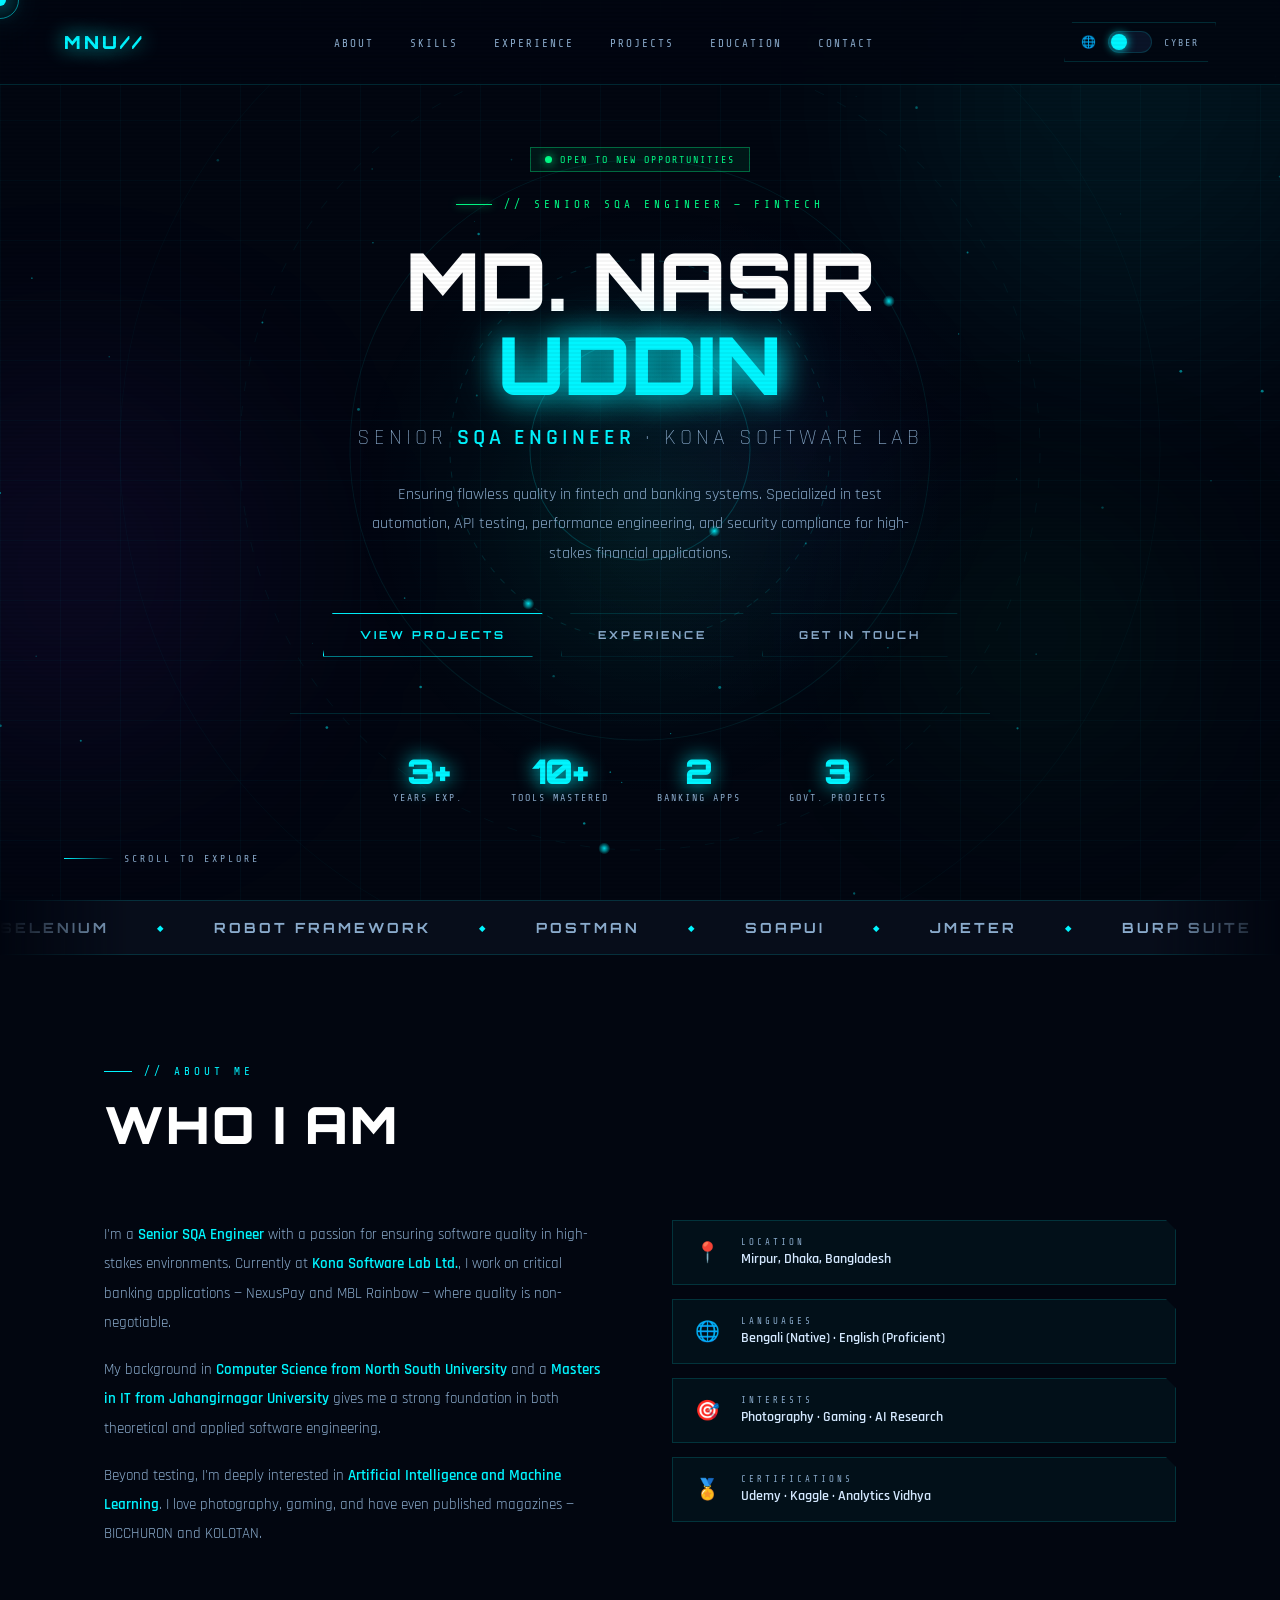
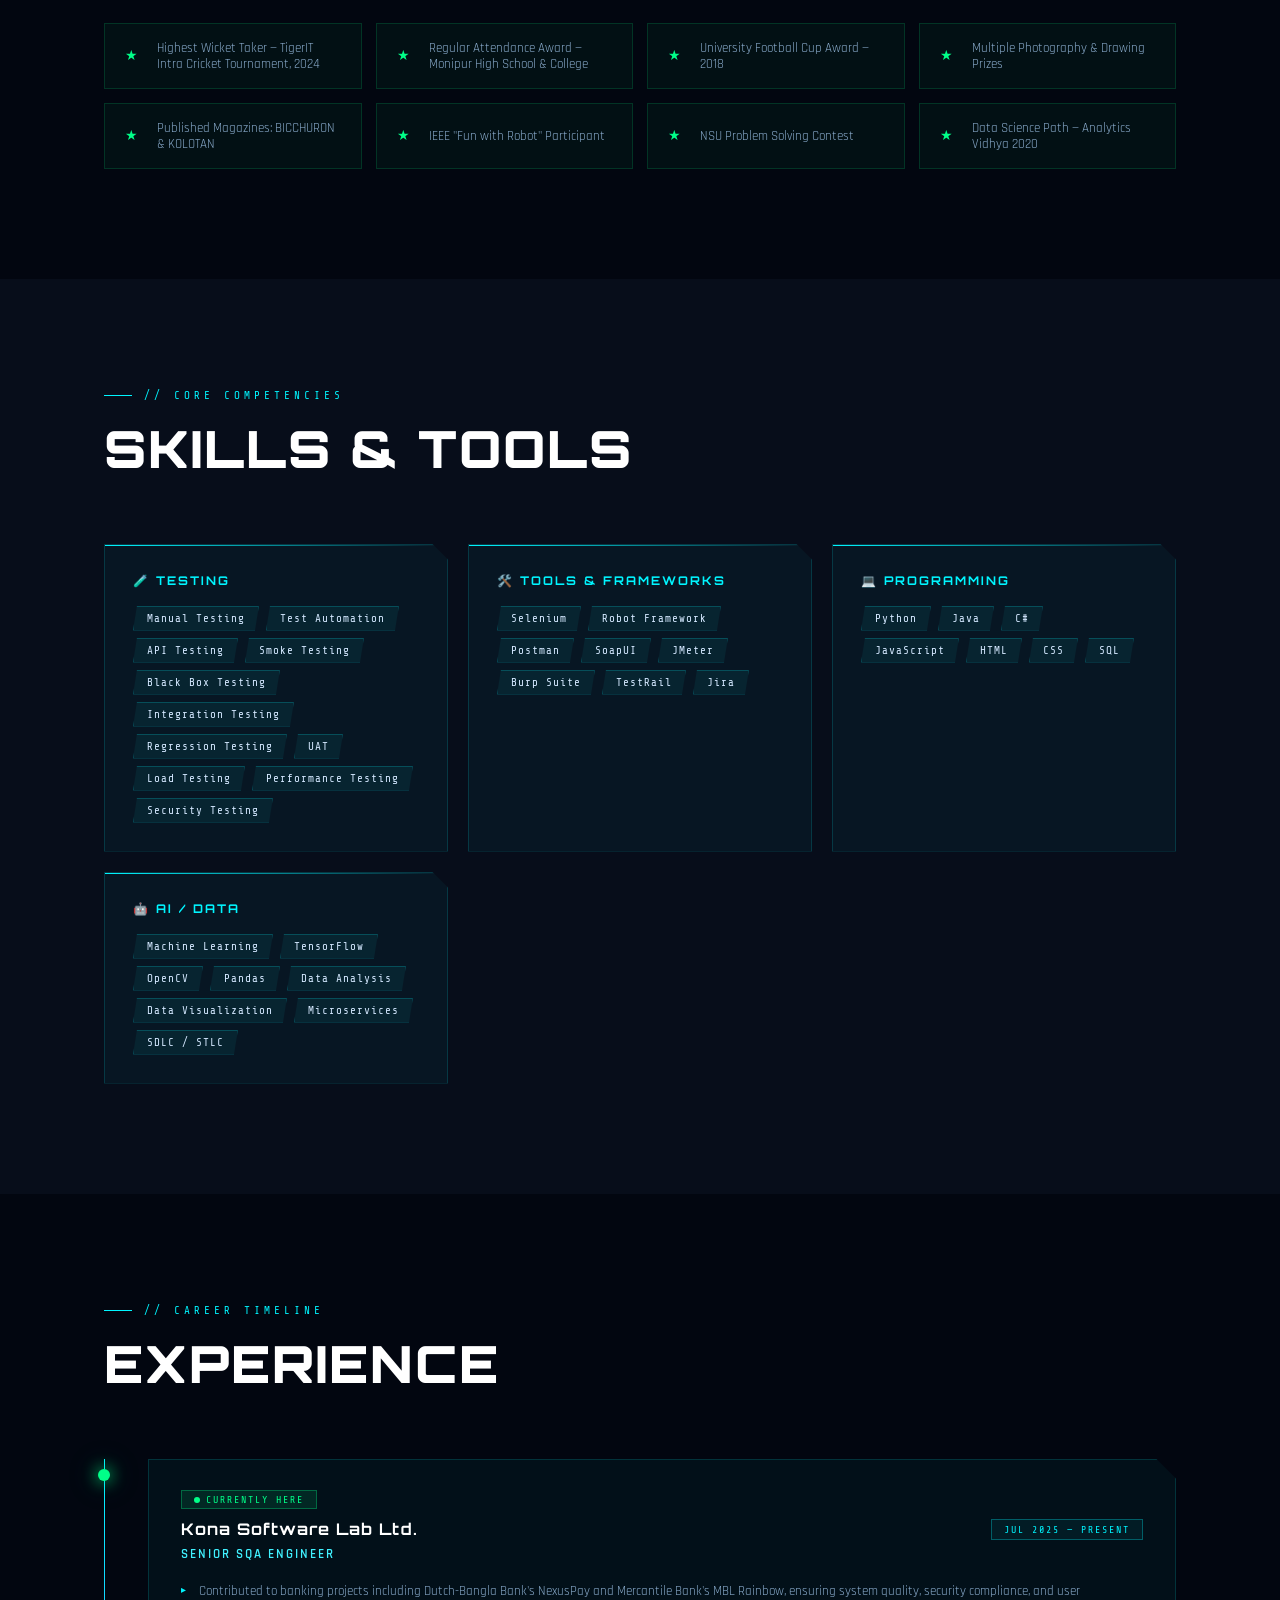
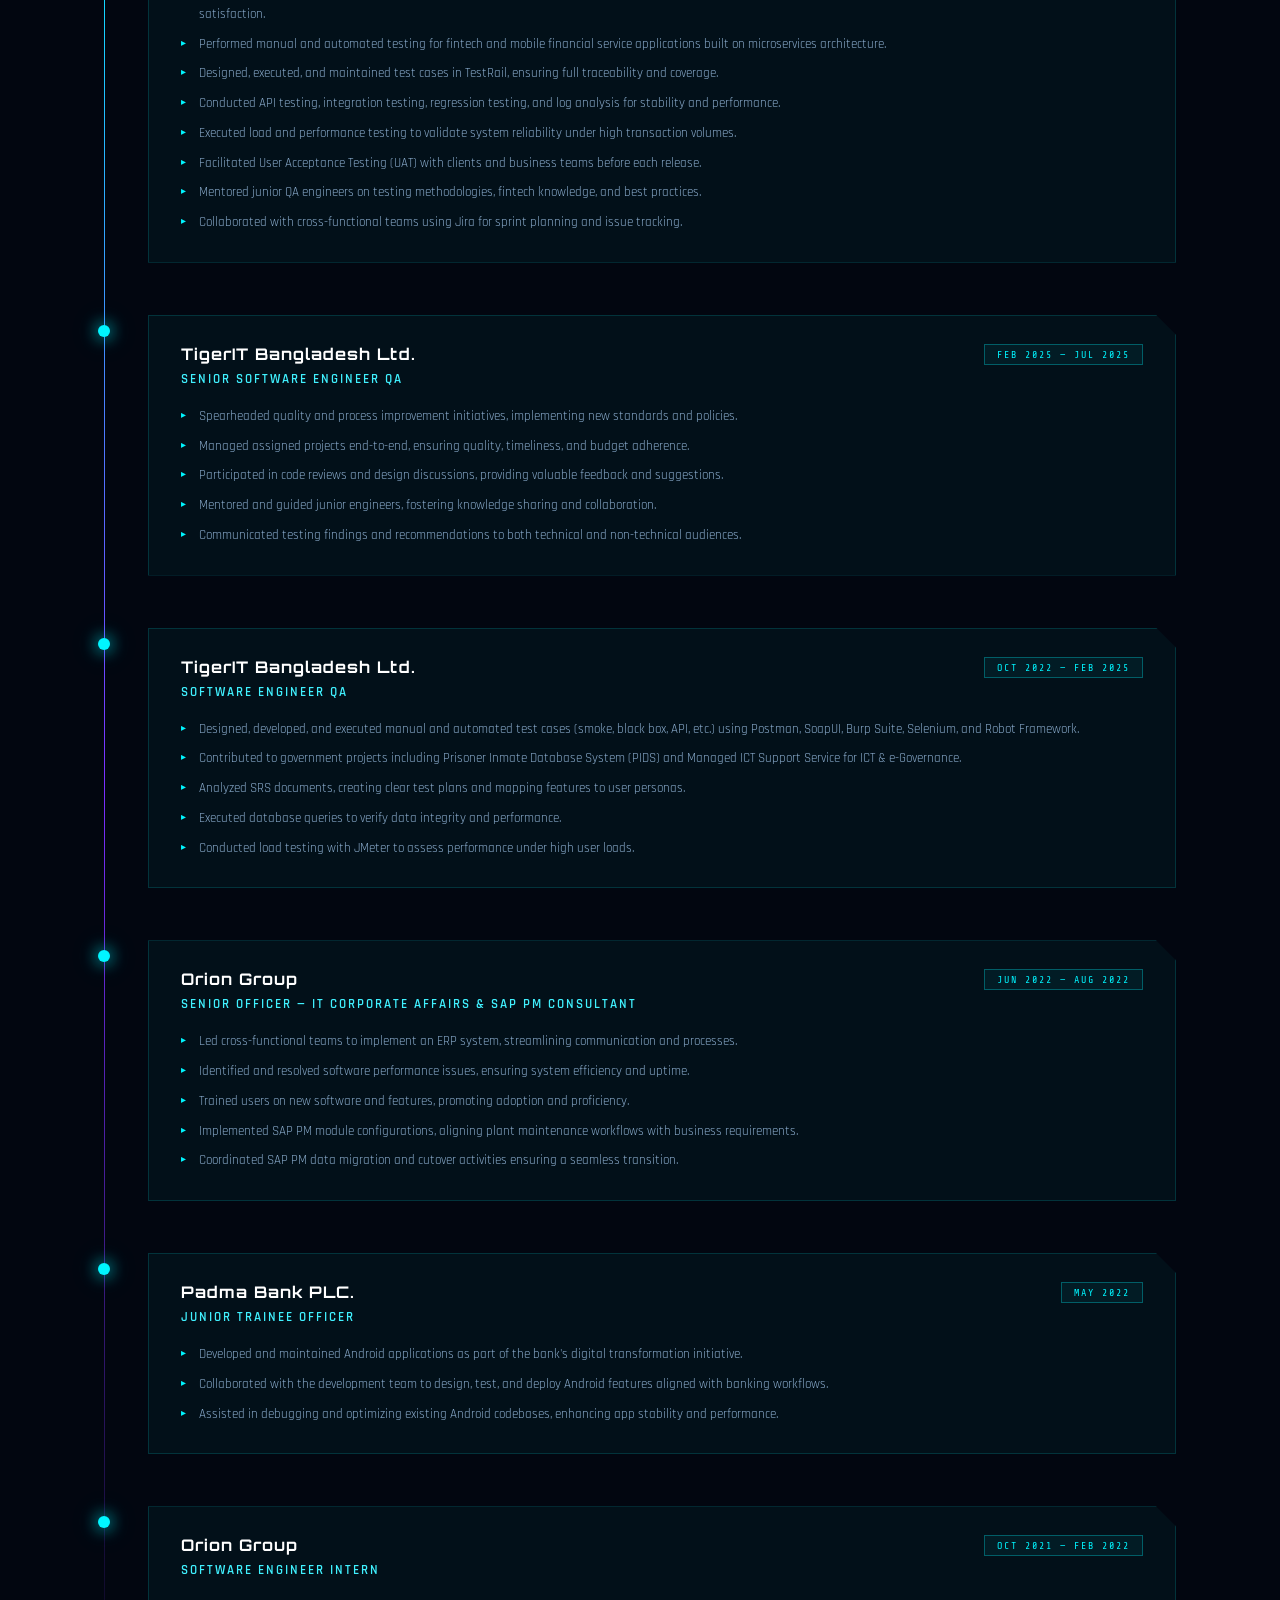
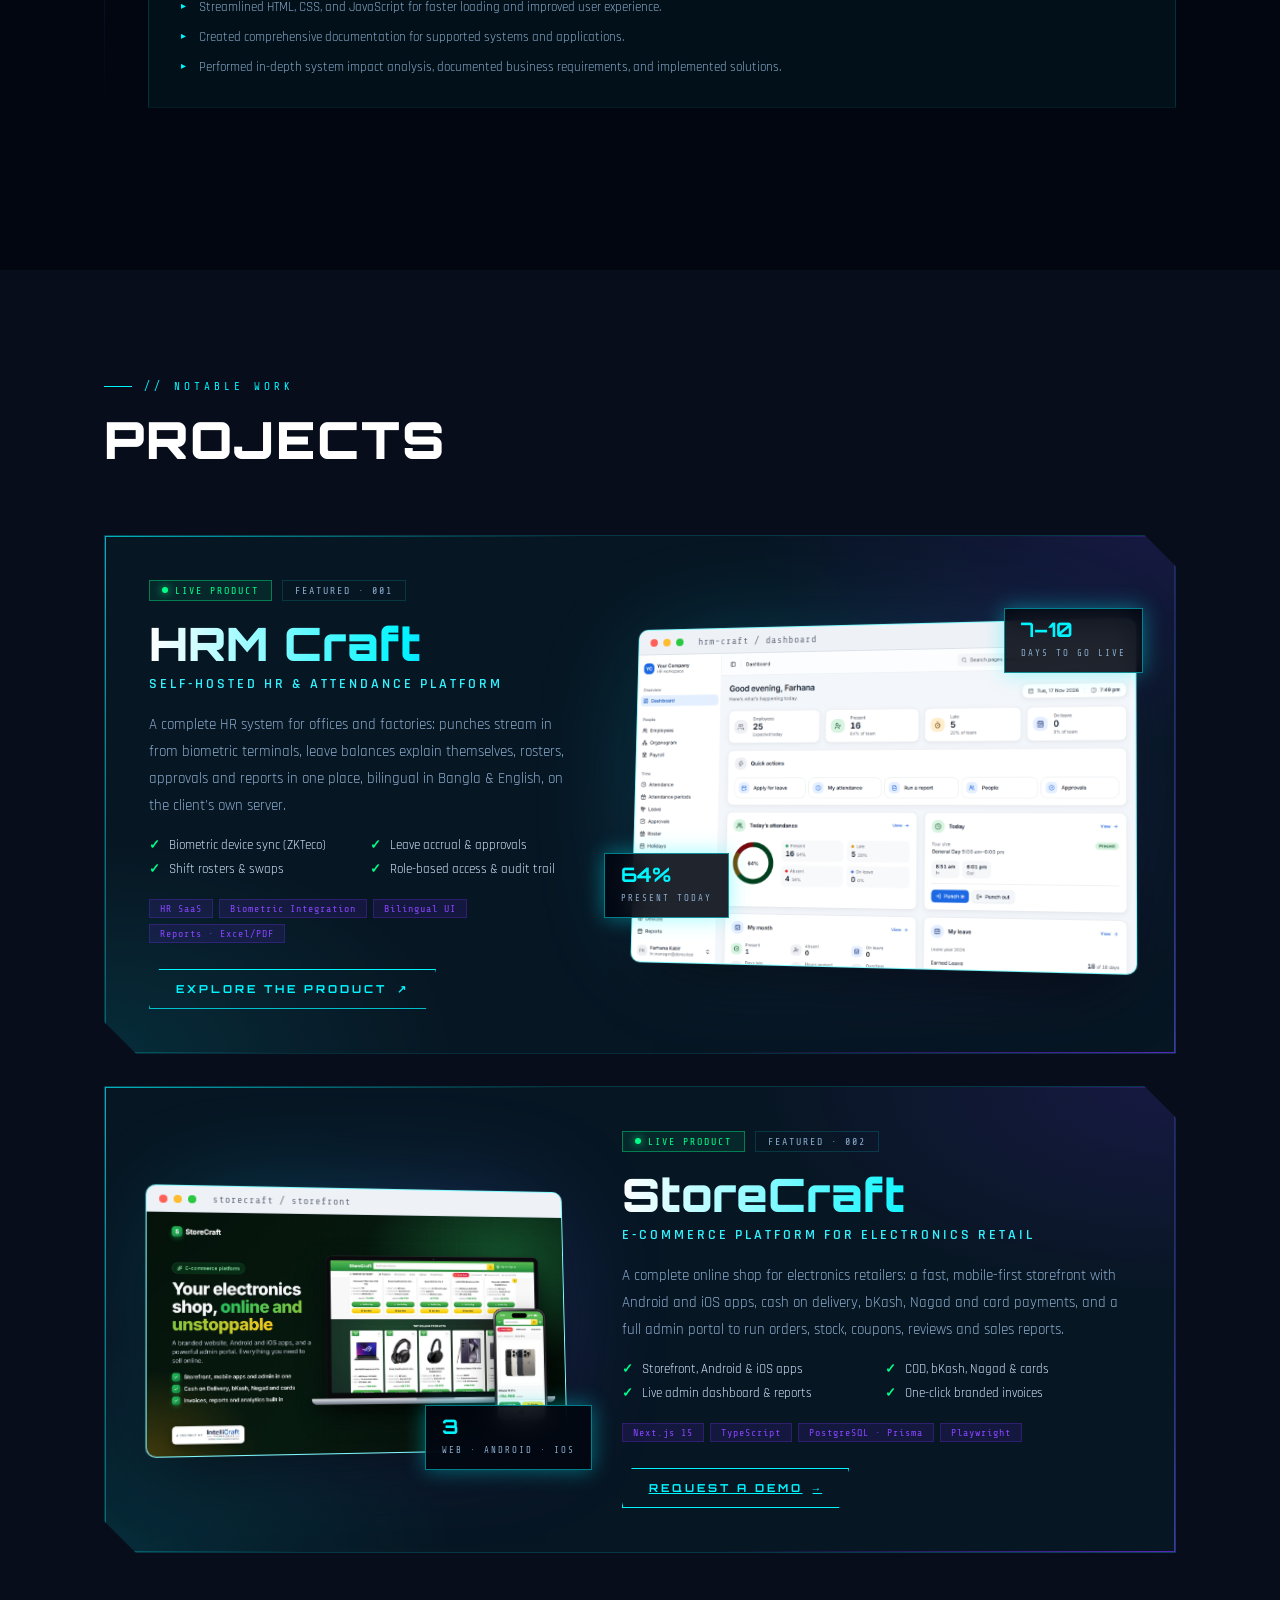
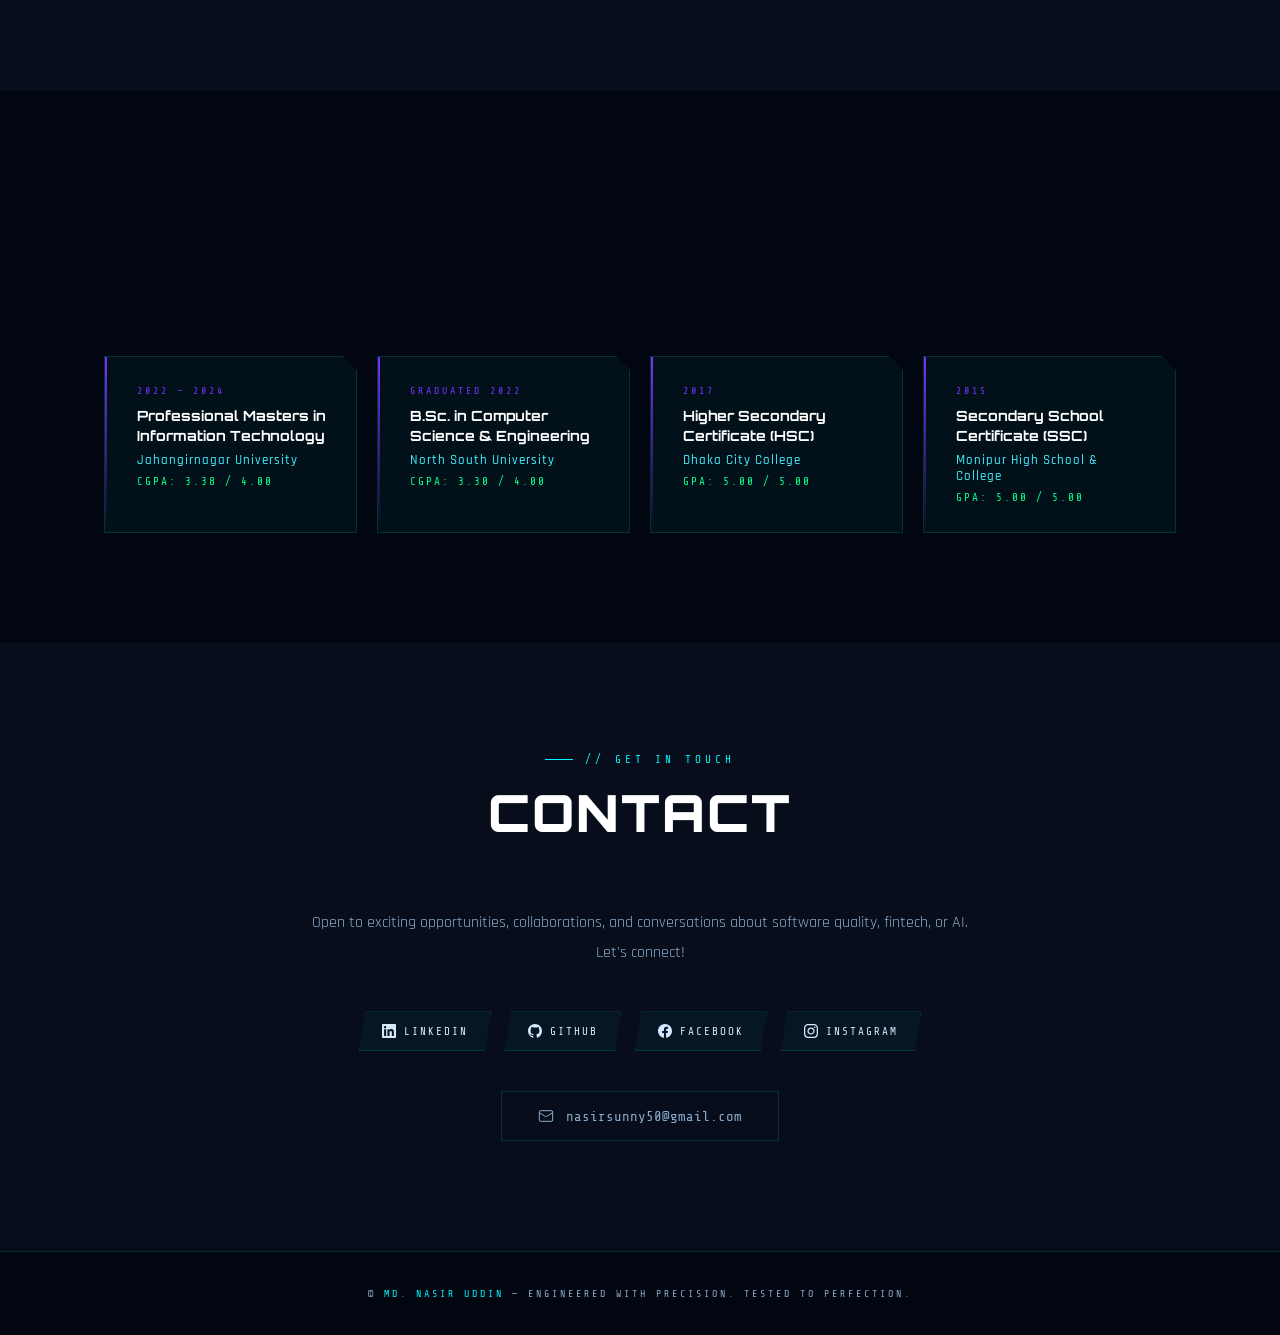
==== index.html @ cec8c585 "Restyle HRM page away from glow-gradient look; add StoreCraft to projects - HRM page: paper backgrou" ====
<!DOCTYPE html>
<html lang="en" data-theme="cyber">
<head>
<meta charset="UTF-8">
<meta name="viewport" content="width=device-width, initial-scale=1.0">
<title>Md. Nasir Uddin — Senior SQA Engineer</title>
<meta name="description" content="Md. Nasir Uddin, Senior SQA Engineer specialising in fintech and banking quality: test automation, API, performance and security testing. Creator of HRM Craft.">
<meta property="og:title" content="Md. Nasir Uddin — Senior SQA Engineer">
<meta property="og:description" content="Quality engineering for fintech and banking systems. Test automation, API, performance and security testing.">
<meta property="og:type" content="website">
<meta property="og:image" content="hrm/shots/dashboard.png">
<meta name="theme-color" content="#020610">
<link rel="icon" href="data:image/svg+xml,%3Csvg xmlns='http://www.w3.org/2000/svg' viewBox='0 0 64 64'%3E%3Crect width='64' height='64' rx='14' fill='%23020610'/%3E%3Ctext x='32' y='42' font-family='monospace' font-size='26' font-weight='700' text-anchor='middle' fill='%2300f5ff'%3EMN%3C/text%3E%3C/svg%3E">
<link href="https://fonts.googleapis.com/css2?family=Orbitron:wght@400;600;700;900&family=Rajdhani:wght@300;400;500;600;700&family=Share+Tech+Mono&family=Playfair+Display:wght@400;700;900&family=DM+Sans:wght@300;400;500;600&display=swap" rel="stylesheet">
<style>
/* ============================================================
   THEME VARIABLES
   ============================================================ */
[data-theme="cyber"] {
  --bg:        #020610;
  --bg2:       #070d1a;
  --bg3:       #0a1428;
  --card:      rgba(0,245,255,0.04);
  --card-h:    rgba(0,245,255,0.08);
  --border:    rgba(0,245,255,0.15);
  --border-h:  rgba(0,245,255,0.5);
  --accent:    #00f5ff;
  --accent2:   #7b2fff;
  --accent3:   #00ff88;
  --text:      #d4e8ff;
  --text-dim:  #8aabcc;
  --text-head: #ffffff;
  --nav-bg:    rgba(2,6,16,0.88);
  --tag-color: #00ff88;
  --clip-tl:   polygon(16px 0%, 100% 0%, 100% 100%, 0% 100%, 0% 16px);
  --clip-tr:   polygon(0 0, calc(100% - 16px) 0, 100% 16px, 100% 100%, 0 100%);
  --clip-full: polygon(16px 0%, calc(100%-16px) 0%, 100% 16px, 100% calc(100%-16px), calc(100%-16px) 100%, 16px 100%, 0% calc(100%-16px), 0% 16px);
  --btn-clip:  polygon(10px 0%, 100% 0%, calc(100% - 10px) 100%, 0% 100%);
  --font-head: 'Orbitron', monospace;
  --font-body: 'Rajdhani', sans-serif;
  --font-mono: 'Share Tech Mono', monospace;
  --shadow:    0 0 40px rgba(0,245,255,0.08);
  --glow:      0 0 20px rgba(0,245,255,0.4);
  --orb1:      rgba(0,245,255,0.06);
  --orb2:      rgba(123,47,255,0.07);
  --orb3:      rgba(0,255,136,0.05);
  --grid-color:rgba(0,245,255,0.03);
  --cursor-c:  #00f5ff;
  --tl-line:   linear-gradient(to bottom, #00f5ff, #7b2fff, transparent);
  --tl-dot:    #00f5ff;
  --tl-dot-c:  #00ff88;
  --edu-accent:#7b2fff;
  --scan: 1;
}

[data-theme="ember"] {
  --bg:        #0d0600;
  --bg2:       #130800;
  --bg3:       #1a0d00;
  --card:      rgba(255,106,0,0.04);
  --card-h:    rgba(255,106,0,0.09);
  --border:    rgba(255,106,0,0.18);
  --border-h:  rgba(255,106,0,0.55);
  --accent:    #ff6a00;
  --accent2:   #ff2d55;
  --accent3:   #ffcc00;
  --text:      #ffe8d0;
  --text-dim:  #c4956a;
  --text-head: #fff8f0;
  --nav-bg:    rgba(13,6,0,0.90);
  --tag-color: #ffcc00;
  --clip-tl:   polygon(16px 0%, 100% 0%, 100% 100%, 0% 100%, 0% 16px);
  --clip-tr:   polygon(0 0, calc(100% - 16px) 0, 100% 16px, 100% 100%, 0 100%);
  --clip-full: polygon(16px 0%, calc(100%-16px) 0%, 100% 16px, 100% calc(100%-16px), calc(100%-16px) 100%, 16px 100%, 0% calc(100%-16px), 0% 16px);
  --btn-clip:  polygon(10px 0%, 100% 0%, calc(100% - 10px) 100%, 0% 100%);
  --font-head: 'Playfair Display', serif;
  --font-body: 'DM Sans', sans-serif;
  --font-mono: 'Share Tech Mono', monospace;
  --shadow:    0 0 40px rgba(255,106,0,0.08);
  --glow:      0 0 20px rgba(255,106,0,0.4);
  --orb1:      rgba(255,106,0,0.07);
  --orb2:      rgba(255,45,85,0.06);
  --orb3:      rgba(255,204,0,0.05);
  --grid-color:rgba(255,106,0,0.025);
  --cursor-c:  #ff6a00;
  --tl-line:   linear-gradient(to bottom, #ff6a00, #ff2d55, transparent);
  --tl-dot:    #ff6a00;
  --tl-dot-c:  #ffcc00;
  --edu-accent:#ff2d55;
  --scan: 0;
}

/* ============================================================
   RESET & BASE
   ============================================================ */
*, *::before, *::after { margin:0; padding:0; box-sizing:border-box; }
html { scroll-behavior: smooth; }

body {
  background: var(--bg);
  color: var(--text);
  font-family: var(--font-body);
  overflow-x: hidden;
  cursor: none;
  transition: background 0.6s ease, color 0.6s ease;
}

/* Grid background */
body::before {
  content:'';
  position:fixed; inset:0;
  background-image:
    linear-gradient(var(--grid-color) 1px, transparent 1px),
    linear-gradient(90deg, var(--grid-color) 1px, transparent 1px);
  background-size: 60px 60px;
  pointer-events:none; z-index:0;
  transition: background-image 0.6s;
}

/* Scanlines - cyber only */
body::after {
  content:'';
  position:fixed; inset:0;
  background: repeating-linear-gradient(0deg, transparent, transparent 2px, rgba(0,0,0,0.04) 2px, rgba(0,0,0,0.04) 4px);
  pointer-events:none; z-index:9000;
  opacity: var(--scan);
  transition: opacity 0.6s;
}

/* ============================================================
   CUSTOM CURSOR
   ============================================================ */
.cursor {
  width:12px; height:12px;
  background: var(--accent);
  border-radius:50%;
  position:fixed; top:0; left:0;
  pointer-events:none; z-index:9999;
  transform:translate(-50%,-50%);
  transition: width .2s, height .2s, background .6s;
  box-shadow: 0 0 20px var(--accent), 0 0 40px var(--accent);
}
.cursor-ring {
  width:38px; height:38px;
  border:1px solid color-mix(in srgb, var(--accent) 50%, transparent);
  border-radius:50%;
  position:fixed; top:0; left:0;
  pointer-events:none; z-index:9998;
  transform:translate(-50%,-50%);
  transition: width .3s, height .3s, border-color .6s;
}

/* ============================================================
   ORB BACKGROUNDS
   ============================================================ */
.orb { position:fixed; border-radius:50%; filter:blur(100px); pointer-events:none; z-index:0; }
.orb1 { width:500px;height:500px; background:var(--orb1); top:-150px; right:-100px; animation:orbF 9s ease-in-out infinite; }
.orb2 { width:400px;height:400px; background:var(--orb2); bottom:15%; left:-130px; animation:orbF 11s ease-in-out infinite -4s; }
.orb3 { width:280px;height:280px; background:var(--orb3); top:55%; right:8%; animation:orbF 7s ease-in-out infinite -2s; }
@keyframes orbF { 0%,100%{transform:translateY(0) scale(1)} 50%{transform:translateY(-40px) scale(1.06)} }

/* ============================================================
   THEME TOGGLE
   ============================================================ */
.theme-toggle {
  display:flex; align-items:center; gap:12px;
  background: transparent;
  border:1px solid var(--border);
  padding:8px 16px;
  cursor:none;
  transition: all .3s;
  clip-path: polygon(8px 0,100% 0,calc(100% - 8px) 100%,0 100%);
}
.theme-toggle:hover { border-color:var(--border-h); box-shadow:var(--glow); }

.toggle-label {
  font-family: var(--font-mono);
  font-size:10px; letter-spacing:2px;
  color:var(--text-dim); text-transform:uppercase;
  transition: color .3s;
  white-space: nowrap;
}
.theme-toggle:hover .toggle-label { color:var(--accent); }

.toggle-track {
  width:44px; height:22px;
  background: var(--bg3);
  border:1px solid var(--border);
  border-radius:11px;
  position:relative;
  transition: background .4s;
}
.toggle-thumb {
  width:16px; height:16px;
  border-radius:50%;
  background: var(--accent);
  position:absolute; top:2px; left:2px;
  transition: transform .4s cubic-bezier(.34,1.56,.64,1), background .6s;
  box-shadow: 0 0 10px var(--accent);
}
[data-theme="ember"] .toggle-thumb { transform:translateX(22px); }

.toggle-icons { display:flex; gap:4px; font-size:12px; }

/* ============================================================
   NAV
   ============================================================ */
nav {
  position:fixed; top:0; left:0; right:0; z-index:1000;
  padding:22px 64px;
  display:flex; justify-content:space-between; align-items:center;
  background: var(--nav-bg);
  backdrop-filter:blur(24px);
  border-bottom:1px solid var(--border);
  transition: background .6s, border-color .6s;
}
.nav-logo {
  font-family: var(--font-head);
  font-size:18px; font-weight:900;
  color:var(--accent); letter-spacing:3px;
  text-shadow: 0 0 20px var(--accent);
  transition: all .6s;
}
.nav-links { display:flex; gap:36px; list-style:none; }
.nav-links a {
  font-family: var(--font-mono);
  font-size:11px; color:var(--text-dim);
  text-decoration:none; letter-spacing:2px;
  text-transform:uppercase; transition:color .3s;
  position:relative;
}
.nav-links a::after {
  content:''; position:absolute;
  bottom:-4px; left:0; width:0; height:1px;
  background:var(--accent); transition:width .3s;
}
.nav-links a:hover { color:var(--accent); }
.nav-links a:hover::after { width:100%; }

/* ============================================================
   SECTION BASE
   ============================================================ */
section { position:relative; z-index:1; }
.section-wrap { padding:110px 64px; max-width:1200px; margin:0 auto; }
.section-header { margin-bottom:64px; }
.section-tag {
  font-family:var(--font-mono); font-size:11px;
  color:var(--accent); letter-spacing:4px;
  text-transform:uppercase; margin-bottom:14px;
  display:flex; align-items:center; gap:12px;
}
.section-tag::before { content:''; width:28px; height:1px; background:var(--accent); }
.section-title {
  font-family:var(--font-head);
  font-size:clamp(28px,4vw,52px); font-weight:900;
  color:var(--text-head); letter-spacing:2px;
  transition: font-family .6s;
}

/* ============================================================
   HERO
   ============================================================ */
#hero {
  min-height:100vh; display:flex; align-items:center; justify-content:center;
  padding:130px 64px 80px; overflow:hidden;
}
.hero-left { max-width:700px; width:100%; margin:0 auto; text-align:center; position:relative; z-index:2; }

.hero-tag {
  font-family:var(--font-mono); font-size:11px;
  color:var(--tag-color); letter-spacing:4px;
  text-transform:uppercase; margin-bottom:28px;
  display:flex; align-items:center; justify-content:center; gap:12px;
  opacity:0; animation:fadeUp .8s .2s forwards;
}
.hero-tag::before { content:''; width:36px; height:1px; background:var(--tag-color); box-shadow:0 0 8px var(--tag-color); }

.hero-name {
  font-family:var(--font-head);
  font-size:clamp(40px,6.5vw,80px); font-weight:900;
  line-height:1.04; color:var(--text-head);
  opacity:0; animation:fadeUp .8s .4s forwards;
  transition: font-family .6s;
}
.hero-name .accent { color:var(--accent); text-shadow:0 0 30px var(--accent), 0 0 60px color-mix(in srgb,var(--accent) 40%,transparent); }

.hero-role {
  margin-top:18px;
  font-family:var(--font-body);
  font-size:clamp(15px,2vw,22px); font-weight:300;
  color:var(--text-dim); letter-spacing:4px;
  text-transform:uppercase;
  opacity:0; animation:fadeUp .8s .6s forwards;
}
.hero-role strong { color:var(--accent); font-weight:600; }

.hero-desc {
  margin-top:28px; font-size:16px; line-height:1.85;
  color:var(--text-dim); max-width:560px;
  margin-left:auto; margin-right:auto;
  opacity:0; animation:fadeUp .8s .8s forwards;
}

.hero-btns {
  margin-top:44px; display:flex; gap:18px; flex-wrap:wrap;
  justify-content:center;
  opacity:0; animation:fadeUp .8s 1s forwards;
}
.btn-p {
  padding:14px 36px; background:transparent;
  border:1px solid var(--accent); color:var(--accent);
  font-family:var(--font-head); font-size:11px; font-weight:700;
  letter-spacing:3px; text-transform:uppercase; text-decoration:none;
  position:relative; overflow:hidden; cursor:none;
  clip-path:var(--btn-clip); transition:color .3s;
}
.btn-p::before {
  content:''; position:absolute; inset:0;
  background:var(--accent); transform:translateX(-101%);
  transition:transform .3s; z-index:-1;
}
.btn-p:hover { color:var(--bg); }
.btn-p:hover::before { transform:translateX(0); }
.btn-s {
  padding:14px 36px; background:transparent;
  border:1px solid var(--border); color:var(--text-dim);
  font-family:var(--font-head); font-size:11px; font-weight:700;
  letter-spacing:3px; text-transform:uppercase; text-decoration:none;
  cursor:none; clip-path:var(--btn-clip); transition:all .3s;
}
.btn-s:hover { border-color:var(--accent); color:var(--accent); }

/* Hero visual */
.hero-right { display:none; }
.hero-orb-wrap { position:relative; width:320px; height:320px; }
.hero-ring {
  position:absolute; inset:0;
  border-radius:50%; border:1px solid var(--border);
  animation:spin 22s linear infinite;
}
.hero-ring::before {
  content:''; position:absolute; top:-4px; left:50%;
  width:8px; height:8px; border-radius:50%;
  background:var(--accent); transform:translateX(-50%);
  box-shadow:0 0 16px var(--accent), 0 0 32px var(--accent);
}
.hero-ring-mid {
  position:absolute; inset:30px;
  border-radius:50%; border:1px solid rgba(255,255,255,0.05);
  animation:spin 15s linear infinite reverse;
}
.hero-ring-mid::before {
  content:''; position:absolute; bottom:-4px; left:50%;
  width:6px; height:6px; border-radius:50%;
  background:var(--accent2); transform:translateX(-50%);
  box-shadow:0 0 12px var(--accent2);
}
.hero-center {
  position:absolute; inset:0;
  display:flex; flex-direction:column;
  align-items:center; justify-content:center;
}
.hero-center-num {
  font-family:var(--font-head); font-size:72px; font-weight:900;
  color:var(--accent); text-shadow:0 0 40px var(--accent);
  line-height:1;
}
.hero-center-label {
  font-family:var(--font-mono); font-size:10px;
  color:var(--text-dim); letter-spacing:3px; text-align:center;
}

/* Hero background visual */
/* ============================================================
   HERO BACKGROUND — CANVAS ONLY
   ============================================================ */
#hero { position: relative; }

#heroCanvas {
  position:absolute; inset:0;
  width:100%; height:100%;
  pointer-events:none; z-index:0;
}

.hero-bg-visual { display:none; }

/* Stats */
.hero-stats {
  display:flex; gap:48px; margin-top:56px;
  padding-top:40px; border-top:1px solid var(--border);
  justify-content:center;
  opacity:0; animation:fadeUp .8s 1.2s forwards;
}
.stat-num {
  font-family:var(--font-head); font-size:34px; font-weight:900;
  color:var(--accent); text-shadow:0 0 20px var(--accent); line-height:1;
}
.stat-label {
  font-family:var(--font-mono); font-size:10px;
  color:var(--text-dim); letter-spacing:2px;
  text-transform:uppercase; margin-top:4px;
}

/* Scroll hint */
.scroll-hint {
  position:absolute; bottom:36px; left:64px;
  display:flex; align-items:center; gap:10px;
  font-family:var(--font-mono); font-size:10px;
  color:var(--text-dim); letter-spacing:3px;
  opacity:0; animation:fadeIn 1s 1.6s forwards;
}
.scroll-line {
  width:50px; height:1px;
  background:linear-gradient(90deg,var(--accent),transparent);
  overflow:hidden; position:relative;
}
.scroll-line::after {
  content:''; position:absolute; top:0; left:-100%;
  width:100%; height:100%; background:var(--accent);
  animation:scrollSlide 2s ease-in-out infinite;
}
@keyframes scrollSlide { 0%{left:-100%} 100%{left:100%} }

/* ============================================================
   SKILLS
   ============================================================ */
#skills { background:var(--bg2); transition:background .6s; }
.skills-grid { display:grid; grid-template-columns:repeat(auto-fit,minmax(280px,1fr)); gap:20px; }
.skill-cat {
  background:var(--card); border:1px solid var(--border);
  padding:28px; position:relative; overflow:hidden;
  clip-path:var(--clip-tr); transition:border-color .3s, transform .3s, background .3s;
}
.skill-cat:hover { border-color:var(--border-h); transform:translateY(-4px); background:var(--card-h); }
.skill-cat::before {
  content:''; position:absolute; top:0; left:0; right:0; height:1px;
  background:linear-gradient(90deg,var(--accent),transparent);
}
.skill-cat-title {
  font-family:var(--font-head); font-size:12px; font-weight:700;
  color:var(--accent); letter-spacing:2px; margin-bottom:18px;
  text-transform:uppercase; transition:font-family .6s;
}
.skill-tags { display:flex; flex-wrap:wrap; gap:7px; }
.skill-tag {
  padding:5px 13px;
  background:color-mix(in srgb,var(--accent) 6%,transparent);
  border:1px solid color-mix(in srgb,var(--accent) 20%,transparent);
  font-family:var(--font-mono); font-size:11px; color:var(--text);
  letter-spacing:1px; transition:all .3s;
  clip-path:polygon(4px 0,100% 0,calc(100% - 4px) 100%,0 100%);
}
.skill-tag:hover {
  background:color-mix(in srgb,var(--accent) 16%,transparent);
  border-color:var(--accent); color:var(--accent);
}

/* ============================================================
   EXPERIENCE TIMELINE
   ============================================================ */
#experience { background:var(--bg); transition:background .6s; }
.timeline { position:relative; padding-left:44px; }
.timeline::before {
  content:''; position:absolute; left:0; top:0; bottom:0;
  width:1px; background:var(--tl-line);
}
.tl-item {
  position:relative; margin-bottom:52px;
  opacity:0; transform:translateX(-24px);
  transition:opacity .7s, transform .7s;
}
.tl-item.vis { opacity:1; transform:translateX(0); }
.tl-dot {
  position:absolute; left:-50px; top:10px;
  width:12px; height:12px; border-radius:50%;
  background:var(--tl-dot);
  box-shadow:0 0 16px var(--tl-dot), 0 0 32px color-mix(in srgb,var(--tl-dot) 30%,transparent);
  transition:background .6s, box-shadow .6s;
}
.tl-dot.live {
  background:var(--tl-dot-c);
  box-shadow:0 0 16px var(--tl-dot-c), 0 0 32px color-mix(in srgb,var(--tl-dot-c) 40%,transparent);
  animation:pulse 2s ease-in-out infinite;
}
@keyframes pulse { 0%,100%{opacity:1} 50%{opacity:.5} }
.tl-card {
  background:var(--card); border:1px solid var(--border);
  padding:28px 32px;
  clip-path:polygon(0 0,calc(100% - 20px) 0,100% 20px,100% 100%,0 100%);
  transition:border-color .3s, background .3s;
}
.tl-card:hover { border-color:var(--border-h); background:var(--card-h); }
.tl-top { display:flex; justify-content:space-between; align-items:flex-start; flex-wrap:wrap; gap:10px; margin-bottom:6px; }
.tl-company {
  font-family:var(--font-head); font-size:16px; font-weight:700;
  color:var(--text-head); letter-spacing:1px; transition:font-family .6s;
}
.tl-period {
  font-family:var(--font-mono); font-size:10px; color:var(--accent);
  letter-spacing:2px; padding:4px 12px;
  border:1px solid color-mix(in srgb,var(--accent) 30%,transparent);
  background:color-mix(in srgb,var(--accent) 5%,transparent);
}
.tl-role {
  font-family:var(--font-body); font-size:13px; font-weight:600;
  color:color-mix(in srgb,var(--accent) 70%,var(--text));
  letter-spacing:2px; text-transform:uppercase; margin-bottom:18px;
}
.live-badge {
  display:inline-flex; align-items:center; gap:6px;
  padding:3px 12px; margin-bottom:10px;
  background:color-mix(in srgb,var(--tl-dot-c) 10%,transparent);
  border:1px solid color-mix(in srgb,var(--tl-dot-c) 30%,transparent);
  font-family:var(--font-mono); font-size:10px;
  color:var(--tl-dot-c); letter-spacing:2px;
}
.live-badge::before {
  content:''; width:6px; height:6px; border-radius:50%;
  background:var(--tl-dot-c); animation:pulse 1.5s infinite;
}
.tl-pts { list-style:none; display:flex; flex-direction:column; gap:7px; }
.tl-pts li {
  font-size:13px; color:var(--text-dim); line-height:1.75;
  padding-left:18px; position:relative;
}
.tl-pts li::before { content:'▸'; position:absolute; left:0; color:var(--accent); font-size:10px; top:2px; }

/* ============================================================
   PROJECTS
   ============================================================ */
#projects { background:var(--bg2); transition:background .6s; }
.proj-grid { display:grid; grid-template-columns:repeat(auto-fit,minmax(310px,1fr)); gap:22px; }
.proj-card {
  background:var(--card); border:1px solid var(--border);
  padding:30px; position:relative; overflow:hidden;
  clip-path:polygon(0 0,calc(100% - 24px) 0,100% 24px,100% 100%,24px 100%,0 calc(100% - 24px));
  transition:all .35s;
}
.proj-card:hover { border-color:var(--border-h); transform:translateY(-6px); box-shadow:var(--shadow); background:var(--card-h); }
.proj-card::after {
  content:''; position:absolute; top:0; right:0;
  width:24px; height:24px;
  background:var(--border); transition:background .3s;
  clip-path:polygon(0 0,100% 100%,100% 0);
}
.proj-card:hover::after { background:var(--accent); }
.proj-num { font-family:var(--font-mono); font-size:10px; color:color-mix(in srgb,var(--accent) 30%,transparent); letter-spacing:3px; margin-bottom:14px; }
.proj-name { font-family:var(--font-head); font-size:17px; font-weight:700; color:var(--text-head); margin-bottom:10px; line-height:1.3; transition:font-family .6s; }
.proj-desc { font-size:13px; color:var(--text-dim); line-height:1.75; margin-bottom:18px; }
.proj-techs { display:flex; flex-wrap:wrap; gap:6px; }
.tech-pill {
  padding:3px 10px;
  background:color-mix(in srgb,var(--accent2) 12%,transparent);
  border:1px solid color-mix(in srgb,var(--accent2) 25%,transparent);
  font-family:var(--font-mono); font-size:10px;
  color:color-mix(in srgb,var(--accent2) 90%,white); letter-spacing:1px;
}

.proj-top { display:flex; justify-content:space-between; align-items:center; margin-bottom:18px; }
.proj-top .proj-num { margin:0; }
.proj-icon {
  width:46px; height:46px; display:grid; place-items:center; font-size:22px;
  background:color-mix(in srgb,var(--accent) 8%,transparent);
  border:1px solid color-mix(in srgb,var(--accent) 25%,transparent);
  clip-path:polygon(8px 0,100% 0,100% calc(100% - 8px),calc(100% - 8px) 100%,0 100%,0 8px);
}

/* Featured project */
.proj-feature {
  display:grid; grid-template-columns:5fr 6fr; gap:48px; align-items:center;
  margin-bottom:28px; padding:44px; position:relative; overflow:hidden;
  text-decoration:none; color:inherit; cursor:none;
  background:
    radial-gradient(600px 300px at 100% 0%, color-mix(in srgb,var(--accent2) 14%,transparent), transparent 70%),
    radial-gradient(500px 300px at 0% 100%, color-mix(in srgb,var(--accent) 10%,transparent), transparent 70%),
    var(--card);
  border:1px solid var(--border);
  clip-path:polygon(0 0,calc(100% - 32px) 0,100% 32px,100% 100%,32px 100%,0 calc(100% - 32px));
  transition:border-color .35s, box-shadow .35s;
}
.proj-feature::before {
  content:''; position:absolute; inset:0; padding:1px; pointer-events:none;
  background:linear-gradient(120deg,var(--accent),transparent 35%,transparent 65%,var(--accent2));
  -webkit-mask:linear-gradient(#000 0 0) content-box, linear-gradient(#000 0 0);
  -webkit-mask-composite:xor; mask-composite:exclude; opacity:.7;
}
.proj-feature:hover { border-color:var(--border-h); box-shadow:var(--shadow); }
.pf-badges { display:flex; gap:10px; flex-wrap:wrap; margin-bottom:18px; }
.pf-badge {
  font-family:var(--font-mono); font-size:10px; letter-spacing:2px;
  padding:4px 12px; color:var(--text-dim);
  border:1px solid var(--border);
}
.pf-badge.live {
  color:var(--tl-dot-c); display:inline-flex; align-items:center; gap:7px;
  border-color:color-mix(in srgb,var(--tl-dot-c) 40%,transparent);
  background:color-mix(in srgb,var(--tl-dot-c) 8%,transparent);
}
.pf-badge.live::before { content:''; width:6px; height:6px; border-radius:50%; background:var(--tl-dot-c); box-shadow:0 0 8px var(--tl-dot-c); animation:pulse 1.5s infinite; }
.pf-name {
  font-family:var(--font-head); font-size:clamp(30px,3.6vw,46px); font-weight:900; line-height:1.05;
  background:linear-gradient(90deg,var(--text-head),var(--accent) 60%,var(--accent2));
  -webkit-background-clip:text; background-clip:text; color:transparent;
}
.pf-sub { margin-top:8px; font-size:14px; font-weight:600; letter-spacing:3px; text-transform:uppercase; color:color-mix(in srgb,var(--accent) 75%,var(--text)); }
.pf-desc { margin:18px 0; font-size:15px; line-height:1.8; color:var(--text-dim); }
.pf-points { list-style:none; display:grid; grid-template-columns:1fr 1fr; gap:8px 18px; margin-bottom:22px; }
.pf-points li { font-size:13px; color:var(--text); padding-left:20px; position:relative; }
.pf-points li::before { content:'✓'; position:absolute; left:0; color:var(--accent3); font-weight:700; }
.pf-cta {
  display:inline-flex; align-items:center; gap:10px; margin-top:26px;
  padding:12px 26px; border:1px solid var(--accent); color:var(--accent);
  font-family:var(--font-head); font-size:11px; font-weight:700; letter-spacing:3px; text-transform:uppercase;
  clip-path:var(--btn-clip); transition:background .3s,color .3s;
}
.pf-arrow { transition:transform .3s; }
.proj-feature:hover .pf-cta { background:var(--accent); color:var(--bg); }
.proj-feature:hover .pf-arrow { transform:translateX(5px); }
.pf-visual { position:relative; perspective:1200px; }
.pf-glow { position:absolute; inset:12% 8%; background:linear-gradient(135deg,var(--accent),var(--accent2)); filter:blur(60px); opacity:.35; }
.pf-frame {
  position:relative; border:1px solid var(--border-h); background:#fff;
  border-radius:10px; overflow:hidden;
  box-shadow:0 30px 60px -25px rgba(0,0,0,.7), 0 0 0 1px rgba(255,255,255,.04);
  transform:rotateY(-10deg) rotateX(4deg); transition:transform .6s cubic-bezier(.2,.7,.2,1);
}
.proj-feature:hover .pf-frame { transform:rotateY(0) rotateX(0) scale(1.02); }
.pf-bar { display:flex; align-items:center; gap:6px; height:26px; padding:0 12px; background:#eef1f6; border-bottom:1px solid #dde2ea; }
.pf-bar i { width:8px; height:8px; border-radius:50%; background:#ff5f57; }
.pf-bar i:nth-child(2){ background:#febc2e; } .pf-bar i:nth-child(3){ background:#28c840; }
.pf-bar span { margin-left:10px; font-family:var(--font-mono); font-size:10px; color:#6b7280; letter-spacing:1px; }
.pf-frame img { display:block; width:100%; height:auto; }
.pf-float {
  position:absolute; padding:10px 16px; background:var(--nav-bg); backdrop-filter:blur(12px);
  border:1px solid var(--border-h); box-shadow:var(--glow);
  animation:floatY 5s ease-in-out infinite;
}
.pf-float b { display:block; font-family:var(--font-head); font-size:20px; color:var(--accent); line-height:1.1; }
.pf-float span { font-family:var(--font-mono); font-size:9px; letter-spacing:2px; color:var(--text-dim); text-transform:uppercase; }
.pf-f1 { left:-18px; bottom:14%; }
.pf-f2 { right:-12px; top:-14px; animation-delay:-2.5s; }
@keyframes floatY { 0%,100%{transform:translateY(0)} 50%{transform:translateY(-10px)} }

.pf-rev .pf-visual { order:-1; }
.pf-rev .pf-frame { transform:rotateY(10deg) rotateX(4deg); }
.pf-rev:hover .pf-frame { transform:rotateY(0) rotateX(0) scale(1.02); }
.pf-rev .pf-f1 { left:auto; right:-18px; bottom:-18px; }
.proj-feature + .proj-feature { margin-top:32px; }
/* ============================================================
   EDUCATION
   ============================================================ */
#education { background:var(--bg); transition:background .6s; }
.edu-grid { display:grid; grid-template-columns:repeat(auto-fit,minmax(230px,1fr)); gap:20px; }
.edu-card {
  background:var(--card); border:1px solid var(--border);
  padding:28px 28px 28px 32px; position:relative; overflow:hidden;
  clip-path:polygon(0 0,calc(100% - 14px) 0,100% 14px,100% 100%,0 100%);
  transition:all .3s;
}
.edu-card:hover { border-color:color-mix(in srgb,var(--edu-accent) 50%,transparent); transform:translateY(-4px); }
.edu-card::before {
  content:''; position:absolute; top:0; left:0; bottom:0; width:2px;
  background:linear-gradient(to bottom,var(--edu-accent),transparent);
}
.edu-year { font-family:var(--font-mono); font-size:10px; color:var(--edu-accent); letter-spacing:3px; margin-bottom:10px; }
.edu-degree { font-family:var(--font-head); font-size:14px; font-weight:700; color:var(--text-head); line-height:1.4; margin-bottom:7px; transition:font-family .6s; }
.edu-school { font-size:13px; color:color-mix(in srgb,var(--accent) 70%,var(--text)); font-weight:500; letter-spacing:1px; margin-bottom:7px; }
.edu-gpa { font-family:var(--font-mono); font-size:11px; color:var(--accent3); letter-spacing:2px; }

/* ============================================================
   ABOUT
   ============================================================ */
#about { background:var(--bg); transition:background .6s; }
.about-grid { display:grid; grid-template-columns:1fr 1fr; gap:64px; align-items:start; }
.about-text p { font-size:15px; color:var(--text-dim); line-height:1.95; margin-bottom:18px; }
.about-text p span { color:var(--accent); font-weight:600; }
.about-details { display:flex; flex-direction:column; gap:14px; }
.detail-row {
  display:flex; align-items:center; gap:18px;
  padding:16px 22px; background:var(--card); border:1px solid var(--border);
  clip-path:polygon(0 0,calc(100% - 10px) 0,100% 10px,100% 100%,0 100%);
  transition:border-color .3s, background .3s;
}
.detail-row:hover { border-color:var(--border-h); background:var(--card-h); }
.detail-icon { font-size:20px; min-width:28px; }
.detail-lbl { font-family:var(--font-mono); font-size:9px; color:var(--text-dim); letter-spacing:3px; text-transform:uppercase; margin-bottom:3px; }
.detail-val { font-size:14px; font-weight:600; color:var(--text); }
.achieve-grid { margin-top:56px; display:grid; grid-template-columns:repeat(auto-fit,minmax(240px,1fr)); gap:14px; }
.achieve-item {
  padding:16px 20px; display:flex; align-items:center; gap:14px;
  background:color-mix(in srgb,var(--accent3) 4%,transparent);
  border:1px solid color-mix(in srgb,var(--accent3) 15%,transparent);
  font-size:13px; color:var(--text-dim); transition:all .3s;
}
.achieve-item:hover { border-color:var(--accent3); color:var(--text); }
.achieve-item::before { content:'★'; color:var(--accent3); font-size:14px; min-width:18px; }

/* ============================================================
   CONTACT
   ============================================================ */
#contact { background:var(--bg2); transition:background .6s; }
.contact-center { max-width:680px; margin:0 auto; text-align:center; }
.contact-center p { font-size:16px; color:var(--text-dim); line-height:1.85; margin-bottom:44px; }
.contact-links { display:flex; justify-content:center; gap:14px; flex-wrap:wrap; }
.c-link {
  display:flex; align-items:center; gap:8px;
  padding:12px 22px; background:var(--card); border:1px solid var(--border);
  color:var(--text); text-decoration:none;
  font-family:var(--font-mono); font-size:11px; letter-spacing:2px;
  cursor:none;
  clip-path:polygon(6px 0,100% 0,calc(100% - 6px) 100%,0 100%);
  transition:all .3s;
}
.c-link:hover { border-color:var(--accent); color:var(--accent); box-shadow:var(--glow); transform:translateY(-3px); }
.c-email {
  display:inline-flex; align-items:center; gap:12px;
  margin-top:40px; padding:16px 36px;
  font-family:var(--font-mono); font-size:14px;
  color:var(--text-dim); text-decoration:none;
  border:1px solid var(--border); cursor:none;
  transition:all .3s;
}
.c-email:hover { color:var(--accent); border-color:var(--accent); box-shadow:0 0 40px color-mix(in srgb,var(--accent) 10%,transparent); }

/* ============================================================
   FOOTER
   ============================================================ */
footer {
  text-align:center; padding:36px 64px;
  border-top:1px solid var(--border);
  background:var(--bg); transition:background .6s;
}
footer p { font-family:var(--font-mono); font-size:10px; color:var(--text-dim); letter-spacing:3px; text-transform:uppercase; }
footer span { color:var(--accent); }

/* ============================================================
   ANIMATIONS
   ============================================================ */
@keyframes fadeUp { from{opacity:0;transform:translateY(28px)} to{opacity:1;transform:translateY(0)} }
@keyframes fadeIn { from{opacity:0} to{opacity:1} }
@keyframes spin { from{transform:rotate(0deg)} to{transform:rotate(360deg)} }

/* ============================================================
   POLISH: progress bar, reveal, marquee, mobile menu, active nav
   ============================================================ */
.progress { position:fixed; top:0; left:0; height:2px; width:0; z-index:1001; background:linear-gradient(90deg,var(--accent),var(--accent2),var(--accent3)); box-shadow:0 0 10px var(--accent); }
.reveal { opacity:0; transform:translateY(30px); transition:opacity .8s ease, transform .8s ease, border-color .35s, box-shadow .35s, background .35s; }
.reveal.vis { opacity:1; transform:none; }
.proj-card.reveal.vis:hover { transform:translateY(-6px); }
.skill-cat.reveal.vis:hover, .edu-card.reveal.vis:hover { transform:translateY(-4px); }
.nav-links a.active { color:var(--accent); }
.nav-links a.active::after { width:100%; }
.hire {
  display:inline-flex; align-items:center; gap:8px; margin-bottom:26px;
  padding:6px 14px; font-family:var(--font-mono); font-size:10px; letter-spacing:2px;
  color:var(--tl-dot-c); border:1px solid color-mix(in srgb,var(--tl-dot-c) 35%,transparent);
  background:color-mix(in srgb,var(--tl-dot-c) 7%,transparent);
  opacity:0; animation:fadeUp .8s .1s forwards;
}
.hire::before { content:''; width:7px; height:7px; border-radius:50%; background:var(--tl-dot-c); box-shadow:0 0 10px var(--tl-dot-c); animation:pulse 1.5s infinite; }
.marquee { position:relative; z-index:1; overflow:hidden; border-top:1px solid var(--border); border-bottom:1px solid var(--border); background:var(--bg2); padding:18px 0; -webkit-mask-image:linear-gradient(90deg,transparent,#000 10%,#000 90%,transparent); mask-image:linear-gradient(90deg,transparent,#000 10%,#000 90%,transparent); }
.marquee-track { display:flex; gap:48px; width:max-content; animation:marq 38s linear infinite; }
.marquee span { font-family:var(--font-head); font-size:14px; font-weight:700; letter-spacing:3px; color:var(--text-dim); white-space:nowrap; display:flex; align-items:center; gap:48px; }
.marquee span::after { content:'◆'; font-size:8px; color:var(--accent); }
@keyframes marq { to { transform:translateX(-50%); } }
.menu-btn { display:none; background:none; border:1px solid var(--border); width:42px; height:38px; cursor:pointer; position:relative; }
.menu-btn i { position:absolute; left:11px; right:11px; height:1.5px; background:var(--accent); transition:transform .3s, opacity .3s; }
.menu-btn i:nth-child(1){ top:12px; } .menu-btn i:nth-child(2){ top:18px; } .menu-btn i:nth-child(3){ top:24px; }
.menu-open .menu-btn i:nth-child(1){ transform:translateY(6px) rotate(45deg); }
.menu-open .menu-btn i:nth-child(2){ opacity:0; }
.menu-open .menu-btn i:nth-child(3){ transform:translateY(-6px) rotate(-45deg); }
.nav-right { display:flex; align-items:center; gap:12px; }
@media (hover:none), (pointer:coarse) {
  body, .btn-p, .btn-s, .c-link, .c-email, .theme-toggle, .proj-feature { cursor:auto; }
  .cursor, .cursor-ring { display:none; }
}
@media (prefers-reduced-motion: reduce) {
  *, *::before, *::after { animation-duration:.01ms !important; animation-iteration-count:1 !important; transition-duration:.01ms !important; }
  .reveal { opacity:1; transform:none; }
}

/* ============================================================
   RESPONSIVE
   ============================================================ */
@media(max-width:960px) {
  .menu-btn { display:block; }
  .nav-links {
    display:flex !important; position:fixed; top:var(--nav-h,78px); left:0; right:0;
    flex-direction:column; gap:0; background:var(--nav-bg); backdrop-filter:blur(24px);
    border-bottom:1px solid var(--border);
    max-height:0; overflow:hidden; transition:max-height .4s ease;
  }
  .nav-links li a { display:block; padding:16px 28px; font-size:12px; border-top:1px solid var(--border); }
  .menu-open .nav-links { max-height:420px; }
  .toggle-label { display:none; }
  .proj-feature { grid-template-columns:1fr; padding:28px 22px; gap:36px; }
  .pf-points { grid-template-columns:1fr; }
  .pf-f1 { left:-6px; } .pf-f2 { right:-4px; }
  .pf-rev .pf-f1 { right:-4px; left:auto; bottom:-14px; }
  .pf-rev .pf-visual { order:0; }
  .scroll-hint { display:none; }
  nav { padding:20px 28px; }
  .nav-links { display:none; }
  #hero { flex-direction:column; padding:120px 28px 60px; gap:40px; }
  .hero-right { display:none; }
  .section-wrap { padding:80px 28px; }
  .about-grid { grid-template-columns:1fr; }
  .hero-stats { display:grid; grid-template-columns:1fr 1fr; gap:24px; }
  .hero-btns a { padding:13px 22px; }
  footer { padding:36px 28px; }
  .theme-toggle { top:16px; right:16px; padding:8px 14px; }
}
</style>
</head>
<body>

<div class="progress" id="progress"></div>

<!-- Cursor -->
<div class="cursor" id="cur"></div>
<div class="cursor-ring" id="curR"></div>

<!-- Background orbs -->
<div class="orb orb1"></div>
<div class="orb orb2"></div>
<div class="orb orb3"></div>

<nav>
  <a href="#hero" class="nav-logo" id="navLogo" style="text-decoration:none">MNU//</a>
  <ul class="nav-links">
    <li><a href="#about">About</a></li>
    <li><a href="#skills">Skills</a></li>
    <li><a href="#experience">Experience</a></li>
    <li><a href="#projects">Projects</a></li>
    <li><a href="#education">Education</a></li>
    <li><a href="#contact">Contact</a></li>
  </ul>
  <div class="nav-right">
  <!-- ===== THEME TOGGLE ===== -->
  <div class="theme-toggle" id="themeToggle" title="Switch Theme">
    <div class="toggle-icons"><span id="iconA">🌐</span></div>
    <div class="toggle-track"><div class="toggle-thumb"></div></div>
    <div class="toggle-label" id="themeLabel">CYBER</div>
  </div>
  <button class="menu-btn" id="menuBtn" aria-label="Open menu" aria-expanded="false"><i></i><i></i><i></i></button>
  </div>
</nav>

<!-- ===== HERO ===== -->
<section id="hero">
  <div class="hero-left">
    <div class="hire">OPEN TO NEW OPPORTUNITIES</div>
    <div class="hero-tag" id="heroTag">// Senior SQA Engineer — Fintech</div>
    <h1 class="hero-name">MD. NASIR<br><span class="accent">UDDIN</span></h1>
    <div class="hero-role">Senior <strong>SQA Engineer</strong> · Kona Software Lab</div>
    <p class="hero-desc">Ensuring flawless quality in fintech and banking systems. Specialized in test automation, API testing, performance engineering, and security compliance for high-stakes financial applications.</p>
    <div class="hero-btns">
      <a href="#projects" class="btn-p">View Projects</a>
      <a href="#experience" class="btn-s">Experience</a>
      <a href="#contact" class="btn-s">Get In Touch</a>
    </div>
    <div class="hero-stats">
      <div class="stat-item"><div class="stat-num">3+</div><div class="stat-label">Years Exp.</div></div>
      <div class="stat-item"><div class="stat-num">10+</div><div class="stat-label">Tools Mastered</div></div>
      <div class="stat-item"><div class="stat-num">2</div><div class="stat-label">Banking Apps</div></div>
      <div class="stat-item"><div class="stat-num">3</div><div class="stat-label">Govt. Projects</div></div>
    </div>
  </div>
  <div class="hero-right">
    <div class="hero-orb-wrap">
      <div class="hero-ring"></div>
      <div class="hero-ring-mid"></div>
      <div class="hero-center">
        <div class="hero-center-num">SQA</div>
        <div class="hero-center-label">QUALITY<br>ASSURANCE</div>
      </div>
    </div>
  </div>

  <!-- HERO BACKGROUND VISUAL -->
  <canvas id="heroCanvas"></canvas>
  <div class="hero-bg-visual">
    <div class="hbv-glow-base"></div>
    <div class="hbv-ring hbv-r5"></div>
    <div class="hbv-ring hbv-r4"></div>
    <div class="hbv-ring hbv-r3">
      <div class="hbv-dot hbv-d4"></div>
      <div class="hbv-dot hbv-d5"></div>
    </div>
    <div class="hbv-ring hbv-r2">
      <div class="hbv-dot hbv-d2"></div>
      <div class="hbv-dot hbv-d3"></div>
    </div>
    <div class="hbv-ring hbv-r1">
      <div class="hbv-dot hbv-d1"></div>
    </div>
    <div class="hbv-core">
      <div class="hbv-core-inner">
        <span class="hbv-core-text">SQA</span>
        <span class="hbv-core-sub">QUALITY ASSURANCE</span>
      </div>
      <div class="hbv-core-pulse"></div>
      <div class="hbv-core-pulse hbv-cp2"></div>
      <div class="hbv-core-pulse hbv-cp3"></div>
    </div>
    <div class="hbv-label hbv-l1">SELENIUM</div>
    <div class="hbv-label hbv-l2">POSTMAN</div>
    <div class="hbv-label hbv-l3">JMETER</div>
    <div class="hbv-label hbv-l4">TESTRAIL</div>
    <div class="hbv-label hbv-l5">PYTHON</div>
    <div class="hbv-label hbv-l6">JIRA</div>
    <div class="hbv-label hbv-l7">BURP SUITE</div>
    <div class="hbv-label hbv-l8">ROBOT FW</div>
  </div>

  <div class="scroll-hint"><div class="scroll-line"></div>SCROLL TO EXPLORE</div>
</section>

<div class="marquee" aria-hidden="true"><div class="marquee-track"><span>SELENIUM</span><span>ROBOT FRAMEWORK</span><span>POSTMAN</span><span>SOAPUI</span><span>JMETER</span><span>BURP SUITE</span><span>TESTRAIL</span><span>JIRA</span><span>PYTHON</span><span>JAVA</span><span>SQL</span><span>API TESTING</span><span>PERFORMANCE</span><span>SECURITY</span><span>SELENIUM</span><span>ROBOT FRAMEWORK</span><span>POSTMAN</span><span>SOAPUI</span><span>JMETER</span><span>BURP SUITE</span><span>TESTRAIL</span><span>JIRA</span><span>PYTHON</span><span>JAVA</span><span>SQL</span><span>API TESTING</span><span>PERFORMANCE</span><span>SECURITY</span></div></div>

<!-- ===== ABOUT ===== -->
<section id="about">
  <div class="section-wrap">
    <div class="section-header">
      <div class="section-tag">// About Me</div>
      <h2 class="section-title">WHO I AM</h2>
    </div>
    <div class="about-grid">
      <div class="about-text">
        <p>I'm a <span>Senior SQA Engineer</span> with a passion for ensuring software quality in high-stakes environments. Currently at <span>Kona Software Lab Ltd.</span>, I work on critical banking applications — NexusPay and MBL Rainbow — where quality is non-negotiable.</p>
        <p>My background in <span>Computer Science from North South University</span> and a <span>Masters in IT from Jahangirnagar University</span> gives me a strong foundation in both theoretical and applied software engineering.</p>
        <p>Beyond testing, I'm deeply interested in <span>Artificial Intelligence and Machine Learning</span>. I love photography, gaming, and have even published magazines — BICCHURON and KOLOTAN.</p>
      </div>
      <div class="about-details">
        <div class="detail-row"><div class="detail-icon">📍</div><div><div class="detail-lbl">Location</div><div class="detail-val">Mirpur, Dhaka, Bangladesh</div></div></div>
        <div class="detail-row"><div class="detail-icon">🌐</div><div><div class="detail-lbl">Languages</div><div class="detail-val">Bengali (Native) · English (Proficient)</div></div></div>
        <div class="detail-row"><div class="detail-icon">🎯</div><div><div class="detail-lbl">Interests</div><div class="detail-val">Photography · Gaming · AI Research</div></div></div>
        <div class="detail-row"><div class="detail-icon">🏅</div><div><div class="detail-lbl">Certifications</div><div class="detail-val">Udemy · Kaggle · Analytics Vidhya</div></div></div>
      </div>
    </div>
    <div class="achieve-grid">
      <div class="achieve-item">Highest Wicket Taker — TigerIT Intra Cricket Tournament, 2024</div>
      <div class="achieve-item">Regular Attendance Award — Monipur High School & College</div>
      <div class="achieve-item">University Football Cup Award — 2018</div>
      <div class="achieve-item">Multiple Photography & Drawing Prizes</div>
      <div class="achieve-item">Published Magazines: BICCHURON & KOLOTAN</div>
      <div class="achieve-item">IEEE "Fun with Robot" Participant</div>
      <div class="achieve-item">NSU Problem Solving Contest</div>
      <div class="achieve-item">Data Science Path — Analytics Vidhya 2020</div>
    </div>
  </div>
</section>

<!-- ===== SKILLS ===== -->
<section id="skills">
  <div class="section-wrap">
    <div class="section-header">
      <div class="section-tag">// Core Competencies</div>
      <h2 class="section-title">SKILLS & TOOLS</h2>
    </div>
    <div class="skills-grid">
      <div class="skill-cat">
        <div class="skill-cat-title">🧪 Testing</div>
        <div class="skill-tags">
          <span class="skill-tag">Manual Testing</span><span class="skill-tag">Test Automation</span>
          <span class="skill-tag">API Testing</span><span class="skill-tag">Smoke Testing</span>
          <span class="skill-tag">Black Box Testing</span><span class="skill-tag">Integration Testing</span>
          <span class="skill-tag">Regression Testing</span><span class="skill-tag">UAT</span>
          <span class="skill-tag">Load Testing</span><span class="skill-tag">Performance Testing</span>
          <span class="skill-tag">Security Testing</span>
        </div>
      </div>
      <div class="skill-cat">
        <div class="skill-cat-title">🛠️ Tools & Frameworks</div>
        <div class="skill-tags">
          <span class="skill-tag">Selenium</span><span class="skill-tag">Robot Framework</span>
          <span class="skill-tag">Postman</span><span class="skill-tag">SoapUI</span>
          <span class="skill-tag">JMeter</span><span class="skill-tag">Burp Suite</span>
          <span class="skill-tag">TestRail</span><span class="skill-tag">Jira</span>
        </div>
      </div>
      <div class="skill-cat">
        <div class="skill-cat-title">💻 Programming</div>
        <div class="skill-tags">
          <span class="skill-tag">Python</span><span class="skill-tag">Java</span>
          <span class="skill-tag">C#</span><span class="skill-tag">JavaScript</span>
          <span class="skill-tag">HTML</span><span class="skill-tag">CSS</span>
          <span class="skill-tag">SQL</span>
        </div>
      </div>
      <div class="skill-cat">
        <div class="skill-cat-title">🤖 AI / Data</div>
        <div class="skill-tags">
          <span class="skill-tag">Machine Learning</span><span class="skill-tag">TensorFlow</span>
          <span class="skill-tag">OpenCV</span><span class="skill-tag">Pandas</span>
          <span class="skill-tag">Data Analysis</span><span class="skill-tag">Data Visualization</span>
          <span class="skill-tag">Microservices</span><span class="skill-tag">SDLC / STLC</span>
        </div>
      </div>
    </div>
  </div>
</section>

<!-- ===== EXPERIENCE ===== -->
<section id="experience">
  <div class="section-wrap">
    <div class="section-header">
      <div class="section-tag">// Career Timeline</div>
      <h2 class="section-title">EXPERIENCE</h2>
    </div>
    <div class="timeline">

      <!-- Kona -->
      <div class="tl-item">
        <div class="tl-dot live"></div>
        <div class="tl-card">
          <div class="live-badge">CURRENTLY HERE</div>
          <div class="tl-top">
            <div class="tl-company">Kona Software Lab Ltd.</div>
            <div class="tl-period">JUL 2025 — PRESENT</div>
          </div>
          <div class="tl-role">Senior SQA Engineer</div>
          <ul class="tl-pts">
            <li>Contributed to banking projects including Dutch-Bangla Bank's NexusPay and Mercantile Bank's MBL Rainbow, ensuring system quality, security compliance, and user satisfaction.</li>
            <li>Performed manual and automated testing for fintech and mobile financial service applications built on microservices architecture.</li>
            <li>Designed, executed, and maintained test cases in TestRail, ensuring full traceability and coverage.</li>
            <li>Conducted API testing, integration testing, regression testing, and log analysis for stability and performance.</li>
            <li>Executed load and performance testing to validate system reliability under high transaction volumes.</li>
            <li>Facilitated User Acceptance Testing (UAT) with clients and business teams before each release.</li>
            <li>Mentored junior QA engineers on testing methodologies, fintech knowledge, and best practices.</li>
            <li>Collaborated with cross-functional teams using Jira for sprint planning and issue tracking.</li>
          </ul>
        </div>
      </div>

      <!-- TigerIT Senior -->
      <div class="tl-item">
        <div class="tl-dot"></div>
        <div class="tl-card">
          <div class="tl-top">
            <div class="tl-company">TigerIT Bangladesh Ltd.</div>
            <div class="tl-period">FEB 2025 — JUL 2025</div>
          </div>
          <div class="tl-role">Senior Software Engineer QA</div>
          <ul class="tl-pts">
            <li>Spearheaded quality and process improvement initiatives, implementing new standards and policies.</li>
            <li>Managed assigned projects end-to-end, ensuring quality, timeliness, and budget adherence.</li>
            <li>Participated in code reviews and design discussions, providing valuable feedback and suggestions.</li>
            <li>Mentored and guided junior engineers, fostering knowledge sharing and collaboration.</li>
            <li>Communicated testing findings and recommendations to both technical and non-technical audiences.</li>
          </ul>
        </div>
      </div>

      <!-- TigerIT SQA -->
      <div class="tl-item">
        <div class="tl-dot"></div>
        <div class="tl-card">
          <div class="tl-top">
            <div class="tl-company">TigerIT Bangladesh Ltd.</div>
            <div class="tl-period">OCT 2022 — FEB 2025</div>
          </div>
          <div class="tl-role">Software Engineer QA</div>
          <ul class="tl-pts">
            <li>Designed, developed, and executed manual and automated test cases (smoke, black box, API, etc.) using Postman, SoapUI, Burp Suite, Selenium, and Robot Framework.</li>
            <li>Contributed to government projects including Prisoner Inmate Database System (PIDS) and Managed ICT Support Service for ICT & e-Governance.</li>
            <li>Analyzed SRS documents, creating clear test plans and mapping features to user personas.</li>
            <li>Executed database queries to verify data integrity and performance.</li>
            <li>Conducted load testing with JMeter to assess performance under high user loads.</li>
          </ul>
        </div>
      </div>

      <!-- Orion Senior -->
      <div class="tl-item">
        <div class="tl-dot"></div>
        <div class="tl-card">
          <div class="tl-top">
            <div class="tl-company">Orion Group</div>
            <div class="tl-period">JUN 2022 — AUG 2022</div>
          </div>
          <div class="tl-role">Senior Officer — IT Corporate Affairs & SAP PM Consultant</div>
          <ul class="tl-pts">
            <li>Led cross-functional teams to implement an ERP system, streamlining communication and processes.</li>
            <li>Identified and resolved software performance issues, ensuring system efficiency and uptime.</li>
            <li>Trained users on new software and features, promoting adoption and proficiency.</li>
            <li>Implemented SAP PM module configurations, aligning plant maintenance workflows with business requirements.</li>
            <li>Coordinated SAP PM data migration and cutover activities ensuring a seamless transition.</li>
          </ul>
        </div>
      </div>

      <!-- Padma Bank -->
      <div class="tl-item">
        <div class="tl-dot"></div>
        <div class="tl-card">
          <div class="tl-top">
            <div class="tl-company">Padma Bank PLC.</div>
            <div class="tl-period">MAY 2022</div>
          </div>
          <div class="tl-role">Junior Trainee Officer</div>
          <ul class="tl-pts">
            <li>Developed and maintained Android applications as part of the bank's digital transformation initiative.</li>
            <li>Collaborated with the development team to design, test, and deploy Android features aligned with banking workflows.</li>
            <li>Assisted in debugging and optimizing existing Android codebases, enhancing app stability and performance.</li>
          </ul>
        </div>
      </div>

      <!-- Orion Intern -->
      <div class="tl-item">
        <div class="tl-dot"></div>
        <div class="tl-card">
          <div class="tl-top">
            <div class="tl-company">Orion Group</div>
            <div class="tl-period">OCT 2021 — FEB 2022</div>
          </div>
          <div class="tl-role">Software Engineer Intern</div>
          <ul class="tl-pts">
            <li>Streamlined HTML, CSS, and JavaScript for faster loading and improved user experience.</li>
            <li>Created comprehensive documentation for supported systems and applications.</li>
            <li>Performed in-depth system impact analysis, documented business requirements, and implemented solutions.</li>
          </ul>
        </div>
      </div>

    </div>
  </div>
</section>

<!-- ===== PROJECTS ===== -->
<section id="projects">
  <div class="section-wrap">
    <div class="section-header">
      <div class="section-tag">// Notable Work</div>
      <h2 class="section-title">PROJECTS</h2>
    </div>
    <!-- FEATURED: HRM CRAFT -->
    <a href="hrm/" target="_blank" rel="noopener" class="proj-feature reveal" aria-label="Open HRM Craft product page in a new tab">
      <div class="pf-text">
        <div class="pf-badges">
          <span class="pf-badge live">LIVE PRODUCT</span>
          <span class="pf-badge">FEATURED · 001</span>
        </div>
        <h3 class="pf-name">HRM Craft</h3>
        <div class="pf-sub">Self-hosted HR &amp; Attendance Platform</div>
        <p class="pf-desc">A complete HR system for offices and factories: punches stream in from biometric terminals, leave balances explain themselves, rosters, approvals and reports in one place, bilingual in Bangla &amp; English, on the client's own server.</p>
        <ul class="pf-points">
          <li>Biometric device sync (ZKTeco)</li>
          <li>Leave accrual &amp; approvals</li>
          <li>Shift rosters &amp; swaps</li>
          <li>Role-based access &amp; audit trail</li>
        </ul>
        <div class="proj-techs">
          <span class="tech-pill">HR SaaS</span><span class="tech-pill">Biometric Integration</span>
          <span class="tech-pill">Bilingual UI</span><span class="tech-pill">Reports · Excel/PDF</span>
        </div>
        <span class="pf-cta">Explore the product <span class="pf-arrow">↗</span></span>
      </div>
      <div class="pf-visual">
        <div class="pf-glow"></div>
        <div class="pf-frame">
          <div class="pf-bar"><i></i><i></i><i></i><span>hrm-craft / dashboard</span></div>
          <img src="hrm/shots/dashboard.png" alt="HRM Craft dashboard with headcount, attendance and leave overview" width="1440" height="900" loading="lazy">
        </div>
        <div class="pf-float pf-f1"><b>64%</b><span>present today</span></div>
        <div class="pf-float pf-f2"><b>7–10</b><span>days to go live</span></div>
      </div>
    </a>

    <!-- FEATURED: STORECRAFT -->
    <div class="proj-feature pf-rev reveal">
      <div class="pf-text">
        <div class="pf-badges">
          <span class="pf-badge live">LIVE PRODUCT</span>
          <span class="pf-badge">FEATURED · 002</span>
        </div>
        <h3 class="pf-name">StoreCraft</h3>
        <div class="pf-sub">E-commerce Platform for Electronics Retail</div>
        <p class="pf-desc">A complete online shop for electronics retailers: a fast, mobile-first storefront with Android and iOS apps, cash on delivery, bKash, Nagad and card payments, and a full admin portal to run orders, stock, coupons, reviews and sales reports.</p>
        <ul class="pf-points">
          <li>Storefront, Android &amp; iOS apps</li>
          <li>COD, bKash, Nagad &amp; cards</li>
          <li>Live admin dashboard &amp; reports</li>
          <li>One-click branded invoices</li>
        </ul>
        <div class="proj-techs">
          <span class="tech-pill">Next.js 15</span><span class="tech-pill">TypeScript</span>
          <span class="tech-pill">PostgreSQL · Prisma</span><span class="tech-pill">Playwright</span>
        </div>
        <a href="#contact" class="pf-cta">Request a demo <span class="pf-arrow">→</span></a>
      </div>
      <div class="pf-visual">
        <div class="pf-glow"></div>
        <div class="pf-frame">
          <div class="pf-bar"><i></i><i></i><i></i><span>storecraft / storefront</span></div>
          <img src="projects/storecraft.jpg" alt="StoreCraft storefront on laptop and phone, with the admin portal" width="1440" height="810" loading="lazy">
        </div>
        <div class="pf-float pf-f1"><b>3</b><span>web · android · ios</span></div>
      </div>
    </div>
  </div>
</section>

<!-- ===== EDUCATION ===== -->
<section id="education">
  <div class="section-wrap">
    <div class="section-header">
      <div class="section-tag">// Academic Background</div>
      <h2 class="section-title">EDUCATION</h2>
    </div>
    <div class="edu-grid">
      <div class="edu-card"><div class="edu-year">2022 — 2024</div><div class="edu-degree">Professional Masters in Information Technology</div><div class="edu-school">Jahangirnagar University</div><div class="edu-gpa">CGPA: 3.38 / 4.00</div></div>
      <div class="edu-card"><div class="edu-year">GRADUATED 2022</div><div class="edu-degree">B.Sc. in Computer Science & Engineering</div><div class="edu-school">North South University</div><div class="edu-gpa">CGPA: 3.30 / 4.00</div></div>
      <div class="edu-card"><div class="edu-year">2017</div><div class="edu-degree">Higher Secondary Certificate (HSC)</div><div class="edu-school">Dhaka City College</div><div class="edu-gpa">GPA: 5.00 / 5.00</div></div>
      <div class="edu-card"><div class="edu-year">2015</div><div class="edu-degree">Secondary School Certificate (SSC)</div><div class="edu-school">Monipur High School & College</div><div class="edu-gpa">GPA: 5.00 / 5.00</div></div>
    </div>
  </div>
</section>

<!-- ===== CONTACT ===== -->
<section id="contact">
  <div class="section-wrap">
    <div class="section-header" style="text-align:center">
      <div class="section-tag" style="justify-content:center">// Get In Touch</div>
      <h2 class="section-title">CONTACT</h2>
    </div>
    <div class="contact-center">
      <p>Open to exciting opportunities, collaborations, and conversations about software quality, fintech, or AI. Let's connect!</p>
      <div class="contact-links">
        <a href="https://bd.linkedin.com/in/md-nasir-uddin-a650851a8" target="_blank" class="c-link">
          <svg width="14" height="14" viewBox="0 0 24 24" fill="currentColor"><path d="M20.447 20.452h-3.554v-5.569c0-1.328-.027-3.037-1.852-3.037-1.853 0-2.136 1.445-2.136 2.939v5.667H9.351V9h3.414v1.561h.046c.477-.9 1.637-1.85 3.37-1.85 3.601 0 4.267 2.37 4.267 5.455v6.286zM5.337 7.433c-1.144 0-2.063-.926-2.063-2.065 0-1.138.92-2.063 2.063-2.063 1.14 0 2.064.925 2.064 2.063 0 1.139-.925 2.065-2.064 2.065zm1.782 13.019H3.555V9h3.564v11.452zM22.225 0H1.771C.792 0 0 .774 0 1.729v20.542C0 23.227.792 24 1.771 24h20.451C23.2 24 24 23.227 24 22.271V1.729C24 .774 23.2 0 22.222 0h.003z"/></svg>
          LINKEDIN
        </a>
        <a href="https://github.com/nasirsunny50" target="_blank" class="c-link">
          <svg width="14" height="14" viewBox="0 0 24 24" fill="currentColor"><path d="M12 0C5.374 0 0 5.373 0 12c0 5.302 3.438 9.8 8.207 11.387.599.111.793-.261.793-.577v-2.234c-3.338.726-4.033-1.416-4.033-1.416-.546-1.387-1.333-1.756-1.333-1.756-1.089-.745.083-.729.083-.729 1.205.084 1.839 1.237 1.839 1.237 1.07 1.834 2.807 1.304 3.492.997.107-.775.418-1.305.762-1.604-2.665-.305-5.467-1.334-5.467-5.931 0-1.311.469-2.381 1.236-3.221-.124-.303-.535-1.524.117-3.176 0 0 1.008-.322 3.301 1.23A11.509 11.509 0 0112 5.803c1.02.005 2.047.138 3.006.404 2.291-1.552 3.297-1.23 3.297-1.23.653 1.653.242 2.874.118 3.176.77.84 1.235 1.911 1.235 3.221 0 4.609-2.807 5.624-5.479 5.921.43.372.823 1.102.823 2.222v3.293c0 .319.192.694.801.576C20.566 21.797 24 17.3 24 12c0-6.627-5.373-12-12-12z"/></svg>
          GITHUB
        </a>
        <a href="https://www.facebook.com/sup.sun" target="_blank" class="c-link">
          <svg width="14" height="14" viewBox="0 0 24 24" fill="currentColor"><path d="M24 12.073c0-6.627-5.373-12-12-12s-12 5.373-12 12c0 5.99 4.388 10.954 10.125 11.854v-8.385H7.078v-3.47h3.047V9.43c0-3.007 1.792-4.669 4.533-4.669 1.312 0 2.686.235 2.686.235v2.953H15.83c-1.491 0-1.956.925-1.956 1.874v2.25h3.328l-.532 3.47h-2.796v8.385C19.612 23.027 24 18.062 24 12.073z"/></svg>
          FACEBOOK
        </a>
        <a href="https://www.instagram.com/nasir___sunny" target="_blank" class="c-link">
          <svg width="14" height="14" viewBox="0 0 24 24" fill="currentColor"><path d="M12 2.163c3.204 0 3.584.012 4.85.07 3.252.148 4.771 1.691 4.919 4.919.058 1.265.069 1.645.069 4.849 0 3.205-.012 3.584-.069 4.849-.149 3.225-1.664 4.771-4.919 4.919-1.266.058-1.644.07-4.85.07-3.204 0-3.584-.012-4.849-.07-3.26-.149-4.771-1.699-4.919-4.92-.058-1.265-.07-1.644-.07-4.849 0-3.204.013-3.583.07-4.849.149-3.227 1.664-4.771 4.919-4.919 1.266-.057 1.645-.069 4.849-.069zm0-2.163c-3.259 0-3.667.014-4.947.072-4.358.2-6.78 2.618-6.98 6.98-.059 1.281-.073 1.689-.073 4.948 0 3.259.014 3.668.072 4.948.2 4.358 2.618 6.78 6.98 6.98 1.281.058 1.689.072 4.948.072 3.259 0 3.668-.014 4.948-.072 4.354-.2 6.782-2.618 6.979-6.98.059-1.28.073-1.689.073-4.948 0-3.259-.014-3.667-.072-4.947-.196-4.354-2.617-6.78-6.979-6.98-1.281-.059-1.69-.073-4.949-.073zm0 5.838c-3.403 0-6.162 2.759-6.162 6.162s2.759 6.163 6.162 6.163 6.162-2.759 6.162-6.163c0-3.403-2.759-6.162-6.162-6.162zm0 10.162c-2.209 0-4-1.79-4-4 0-2.209 1.791-4 4-4s4 1.791 4 4c0 2.21-1.791 4-4 4zm6.406-11.845c-.796 0-1.441.645-1.441 1.44s.645 1.44 1.441 1.44c.795 0 1.439-.645 1.439-1.44s-.644-1.44-1.439-1.44z"/></svg>
          INSTAGRAM
        </a>
      </div>
      <a href="mailto:nasirsunny50@gmail.com" class="c-email">
        <svg width="16" height="16" viewBox="0 0 24 24" fill="none" stroke="currentColor" stroke-width="1.5"><rect x="2" y="4" width="20" height="16" rx="2"/><path d="m22 7-8.97 5.7a1.94 1.94 0 0 1-2.06 0L2 7"/></svg>
        nasirsunny50@gmail.com
      </a>
    </div>
  </div>
</section>

<!-- FOOTER -->
<footer>
  <p>© <span>Md. Nasir Uddin</span> — Engineered with precision. Tested to perfection.</p>
</footer>

<script>
/* ---- CURSOR ---- */
const cur = document.getElementById('cur');
const curR = document.getElementById('curR');
let mx=0,my=0,rx=0,ry=0;
document.addEventListener('mousemove', e=>{ mx=e.clientX; my=e.clientY; cur.style.left=mx+'px'; cur.style.top=my+'px'; });
(function animR(){ rx+=(mx-rx)*.12; ry+=(my-ry)*.12; curR.style.left=rx+'px'; curR.style.top=ry+'px'; requestAnimationFrame(animR); })();
document.querySelectorAll('a,button,.theme-toggle,.skill-tag').forEach(el=>{
  el.addEventListener('mouseenter',()=>{ cur.style.width='20px'; cur.style.height='20px'; curR.style.width='52px'; curR.style.height='52px'; });
  el.addEventListener('mouseleave',()=>{ cur.style.width='12px'; cur.style.height='12px'; curR.style.width='38px'; curR.style.height='38px'; });
});

/* ---- THEME TOGGLE ---- */
const html = document.documentElement;
const toggle = document.getElementById('themeToggle');
const themeLabel = document.getElementById('themeLabel');
const iconA = document.getElementById('iconA');
let isCyber = true;

toggle.addEventListener('click', ()=>{
  isCyber = !isCyber;
  html.setAttribute('data-theme', isCyber ? 'cyber' : 'ember');
  themeLabel.textContent = isCyber ? 'CYBER' : 'EMBER';
  iconA.textContent = isCyber ? '🌐' : '🔥';
});

/* ---- SCROLL REVEAL ---- */
const obs = new IntersectionObserver(entries=>{
  entries.forEach(e=>{ if(e.isIntersecting) e.target.classList.add('vis'); });
}, {threshold:0.12});
document.querySelectorAll('.tl-item').forEach(el=>obs.observe(el));
document.querySelectorAll('.skill-cat,.edu-card,.detail-row,.achieve-item,.section-header').forEach(el=>el.classList.add('reveal'));
document.querySelectorAll('.reveal').forEach((el,i)=>{ el.style.transitionDelay=(i%3)*90+'ms'; obs.observe(el); });

/* ---- MOBILE MENU ---- */
const navEl=document.querySelector('nav'), menuBtn=document.getElementById('menuBtn');
const setNavH=()=>document.documentElement.style.setProperty('--nav-h',navEl.offsetHeight+'px');
setNavH(); addEventListener('resize',setNavH);
menuBtn.addEventListener('click',()=>{ const o=document.body.classList.toggle('menu-open'); menuBtn.setAttribute('aria-expanded',o); });
document.querySelectorAll('.nav-links a').forEach(a=>a.addEventListener('click',()=>{ document.body.classList.remove('menu-open'); menuBtn.setAttribute('aria-expanded',false); }));

/* ---- SCROLL PROGRESS + ACTIVE NAV ---- */
const prog=document.getElementById('progress');
const navLinks=[...document.querySelectorAll('.nav-links a')];
const secs=navLinks.map(a=>document.querySelector(a.getAttribute('href')));
function onScroll(){
  const h=document.documentElement.scrollHeight-innerHeight;
  prog.style.width=(h>0?scrollY/h*100:0)+'%';
  let cur=-1; secs.forEach((sec,i)=>{ if(sec && sec.getBoundingClientRect().top < innerHeight*0.4) cur=i; });
  navLinks.forEach((a,i)=>a.classList.toggle('active',i===cur));
}
addEventListener('scroll',onScroll,{passive:true}); onScroll();

/* ---- STAT COUNT-UP ---- */
document.querySelectorAll('.stat-num').forEach(el=>{
  const m=el.textContent.match(/^(\d+)(.*)$/); if(!m) return;
  const end=+m[1], suf=m[2]; let n=0; el.textContent='0'+suf;
  setTimeout(()=>{ const step=()=>{ n++; el.textContent=n+suf; if(n<end) setTimeout(step,Math.max(40,600/end)); }; step(); },1300);
});

/* ---- TYPING HERO TAG ---- */
const tagEl = document.getElementById('heroTag');
const tagText = '// Senior SQA Engineer — Fintech';
tagEl.textContent=''; tagEl.style.opacity=1;
let ti=0;
setTimeout(()=>{
  const type=()=>{ if(ti<tagText.length){ tagEl.textContent=tagText.slice(0,++ti); setTimeout(type,45); } };
  type();
},500);

/* ---- HERO CANVAS — AURORA + RINGS + STARS ---- */
(function(){
  const canvas = document.getElementById('heroCanvas');
  const hero   = document.getElementById('hero');
  const ctx    = canvas.getContext('2d');
  let W, H, cx, cy;

  function resize(){
    W = canvas.width  = hero.offsetWidth;
    H = canvas.height = hero.offsetHeight;
    cx = W/2; cy = H/2;
  }
  resize();
  window.addEventListener('resize', resize);

  function parseAccent(varName){
    const v = getComputedStyle(document.documentElement).getPropertyValue(varName).trim();
    const el = document.createElement('div');
    el.style.color = v; document.body.appendChild(el);
    const c = getComputedStyle(el).color; document.body.removeChild(el);
    const m = c.match(/\d+/g);
    return m ? [+m[0],+m[1],+m[2]] : [0,245,255];
  }

  // Floating particles
  const pts = Array.from({length:55}, ()=>({
    x: Math.random()*1, y: Math.random()*1,
    r: Math.random()*1.2+0.3,
    vx:(Math.random()-.5)*0.00025,
    vy:(Math.random()-.5)*0.00025,
    phase: Math.random()*Math.PI*2,
    speed: Math.random()*0.015+0.008
  }));

  // Shooting stars
  const stars = Array.from({length:4}, ()=>mkStar());
  function mkStar(){
    return {
      x: Math.random()*0.6+0.1, y: Math.random()*0.3,
      len: Math.random()*120+60,
      speed: Math.random()*0.0018+0.001,
      o: 0, life:0, maxLife: Math.random()*0.6+0.3,
      angle: Math.PI/4 + (Math.random()-.5)*0.3
    };
  }

  // Orbiting rings (canvas-drawn, stays behind text)
  const rings = [
    { r:110, speed:0.004,  dash:0,   t:0, opacity:0.18 },
    { r:190, speed:-0.0025,dash:6,   t:1, opacity:0.12 },
    { r:290, speed:0.0015, dash:0,   t:2, opacity:0.08 },
    { r:400, speed:-0.001, dash:10,  t:3, opacity:0.05 },
    { r:520, speed:0.0007, dash:0,   t:4, opacity:0.03 },
  ];

  let t = 0, colors = null, colorsTheme = null, heroVisible = true;
  new IntersectionObserver(e=>{ const was=heroVisible; heroVisible=e[0].isIntersecting; if(heroVisible && !was) requestAnimationFrame(draw); }).observe(hero);
  function draw(){
    if(!heroVisible) return;
    ctx.clearRect(0,0,W,H);
    t += 0.016;

    if(!colors || colorsTheme!==document.documentElement.dataset.theme){
      colors=[parseAccent('--accent'),parseAccent('--accent2'),parseAccent('--accent3')];
      colorsTheme=document.documentElement.dataset.theme;
    }
    const [a1,a2,a3]=colors;

    // ── 1. Soft aurora blobs ──
    const blobs = [
      { rgb:a1, ox: Math.sin(t*0.3)*80,   oy: Math.cos(t*0.2)*50,   r:300, o:0.055 },
      { rgb:a2, ox: Math.cos(t*0.25)*120, oy: Math.sin(t*0.35)*70,  r:250, o:0.04  },
      { rgb:a3, ox: Math.sin(t*0.4)*60,   oy: Math.cos(t*0.28)*90,  r:200, o:0.035 },
    ];
    blobs.forEach(b=>{
      const g = ctx.createRadialGradient(cx+b.ox, cy+b.oy, 0, cx+b.ox, cy+b.oy, b.r);
      g.addColorStop(0, `rgba(${b.rgb},${b.o})`);
      g.addColorStop(1, `rgba(${b.rgb},0)`);
      ctx.beginPath();
      ctx.arc(cx+b.ox, cy+b.oy, b.r, 0, Math.PI*2);
      ctx.fillStyle = g; ctx.fill();
    });

    // ── 2. Orbiting rings ──
    rings.forEach(ring=>{
      ring.t += ring.speed;
      ctx.save();
      ctx.translate(cx, cy);
      ctx.rotate(ring.t);
      ctx.beginPath();
      ctx.arc(0, 0, ring.r, 0, Math.PI*2);
      if(ring.dash) ctx.setLineDash([ring.dash, ring.dash*1.5]);
      else ctx.setLineDash([]);
      ctx.strokeStyle = `rgba(${a1},${ring.opacity})`;
      ctx.lineWidth = 1;
      ctx.stroke();
      // Glowing dot on ring
      const dotX = Math.cos(ring.t*8) * ring.r;
      const dotY = Math.sin(ring.t*8) * ring.r;
      const dg = ctx.createRadialGradient(dotX,dotY,0,dotX,dotY,6);
      dg.addColorStop(0,`rgba(${a1},0.9)`);
      dg.addColorStop(1,`rgba(${a1},0)`);
      ctx.beginPath(); ctx.arc(dotX,dotY,6,0,Math.PI*2);
      ctx.fillStyle=dg; ctx.fill();
      ctx.restore();
    });

    // ── 3. Floating star particles ──
    pts.forEach(p=>{
      p.x=(p.x+p.vx+1)%1; p.y=(p.y+p.vy+1)%1;
      p.phase+=p.speed;
      const o = 0.15 + 0.35*Math.abs(Math.sin(p.phase));
      ctx.beginPath();
      ctx.arc(p.x*W, p.y*H, p.r, 0, Math.PI*2);
      ctx.fillStyle=`rgba(${a1},${o})`;
      ctx.fill();
    });

    // ── 4. Shooting stars ──
    stars.forEach((s,i)=>{
      s.life += s.speed;
      if(s.life > s.maxLife+0.1){ stars[i]=mkStar(); return; }
      const progress = s.life/s.maxLife;
      const fade = progress<0.15 ? progress/0.15 : progress>0.8 ? (1-progress)/0.2 : 1;
      const x = (s.x + Math.cos(s.angle)*s.life*W*0.4)*W;
      const y = (s.y + Math.sin(s.angle)*s.life*H*0.4)*H;
      const tailX = x - Math.cos(s.angle)*s.len;
      const tailY = y - Math.sin(s.angle)*s.len;
      const sg = ctx.createLinearGradient(tailX,tailY,x,y);
      sg.addColorStop(0,`rgba(${a1},0)`);
      sg.addColorStop(1,`rgba(255,255,255,${0.7*fade})`);
      ctx.beginPath();
      ctx.moveTo(tailX,tailY); ctx.lineTo(x,y);
      ctx.strokeStyle=sg; ctx.lineWidth=1.5;
      ctx.setLineDash([]);
      ctx.stroke();
      // tip glow
      const tg = ctx.createRadialGradient(x,y,0,x,y,8);
      tg.addColorStop(0,`rgba(255,255,255,${0.8*fade})`);
      tg.addColorStop(1,`rgba(${a1},0)`);
      ctx.beginPath(); ctx.arc(x,y,4,0,Math.PI*2);
      ctx.fillStyle=tg; ctx.fill();
    });

    requestAnimationFrame(draw);
  }
  draw();
})();

/* ---- SECTION TITLE GLITCH ---- */
document.querySelectorAll('.section-title').forEach(t=>{
  t.addEventListener('mouseenter',function(){
    const c = getComputedStyle(document.documentElement).getPropertyValue('--accent').trim();
    const c2 = getComputedStyle(document.documentElement).getPropertyValue('--accent2').trim();
    this.style.textShadow=`3px 0 ${c2}, -3px 0 ${c}`;
    setTimeout(()=>this.style.textShadow='',180);
  });
});
</script>
</body>
</html>
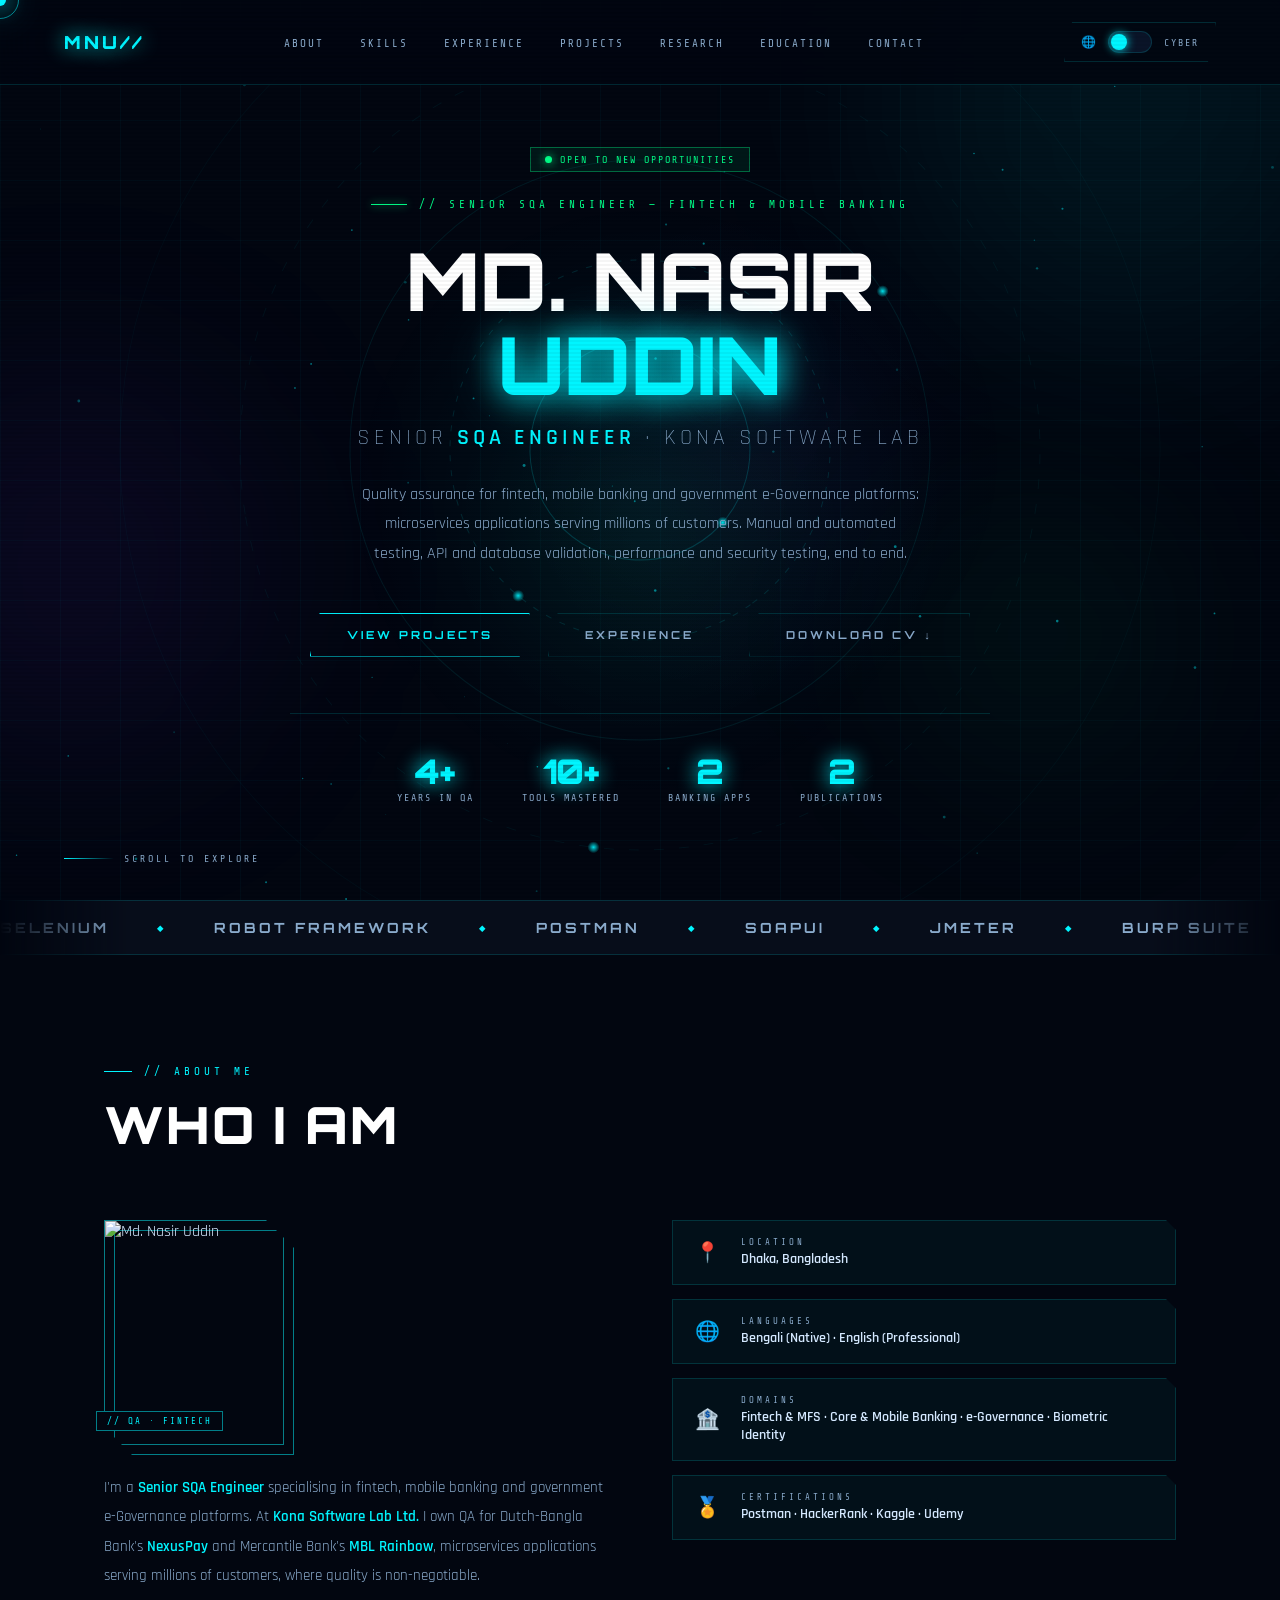
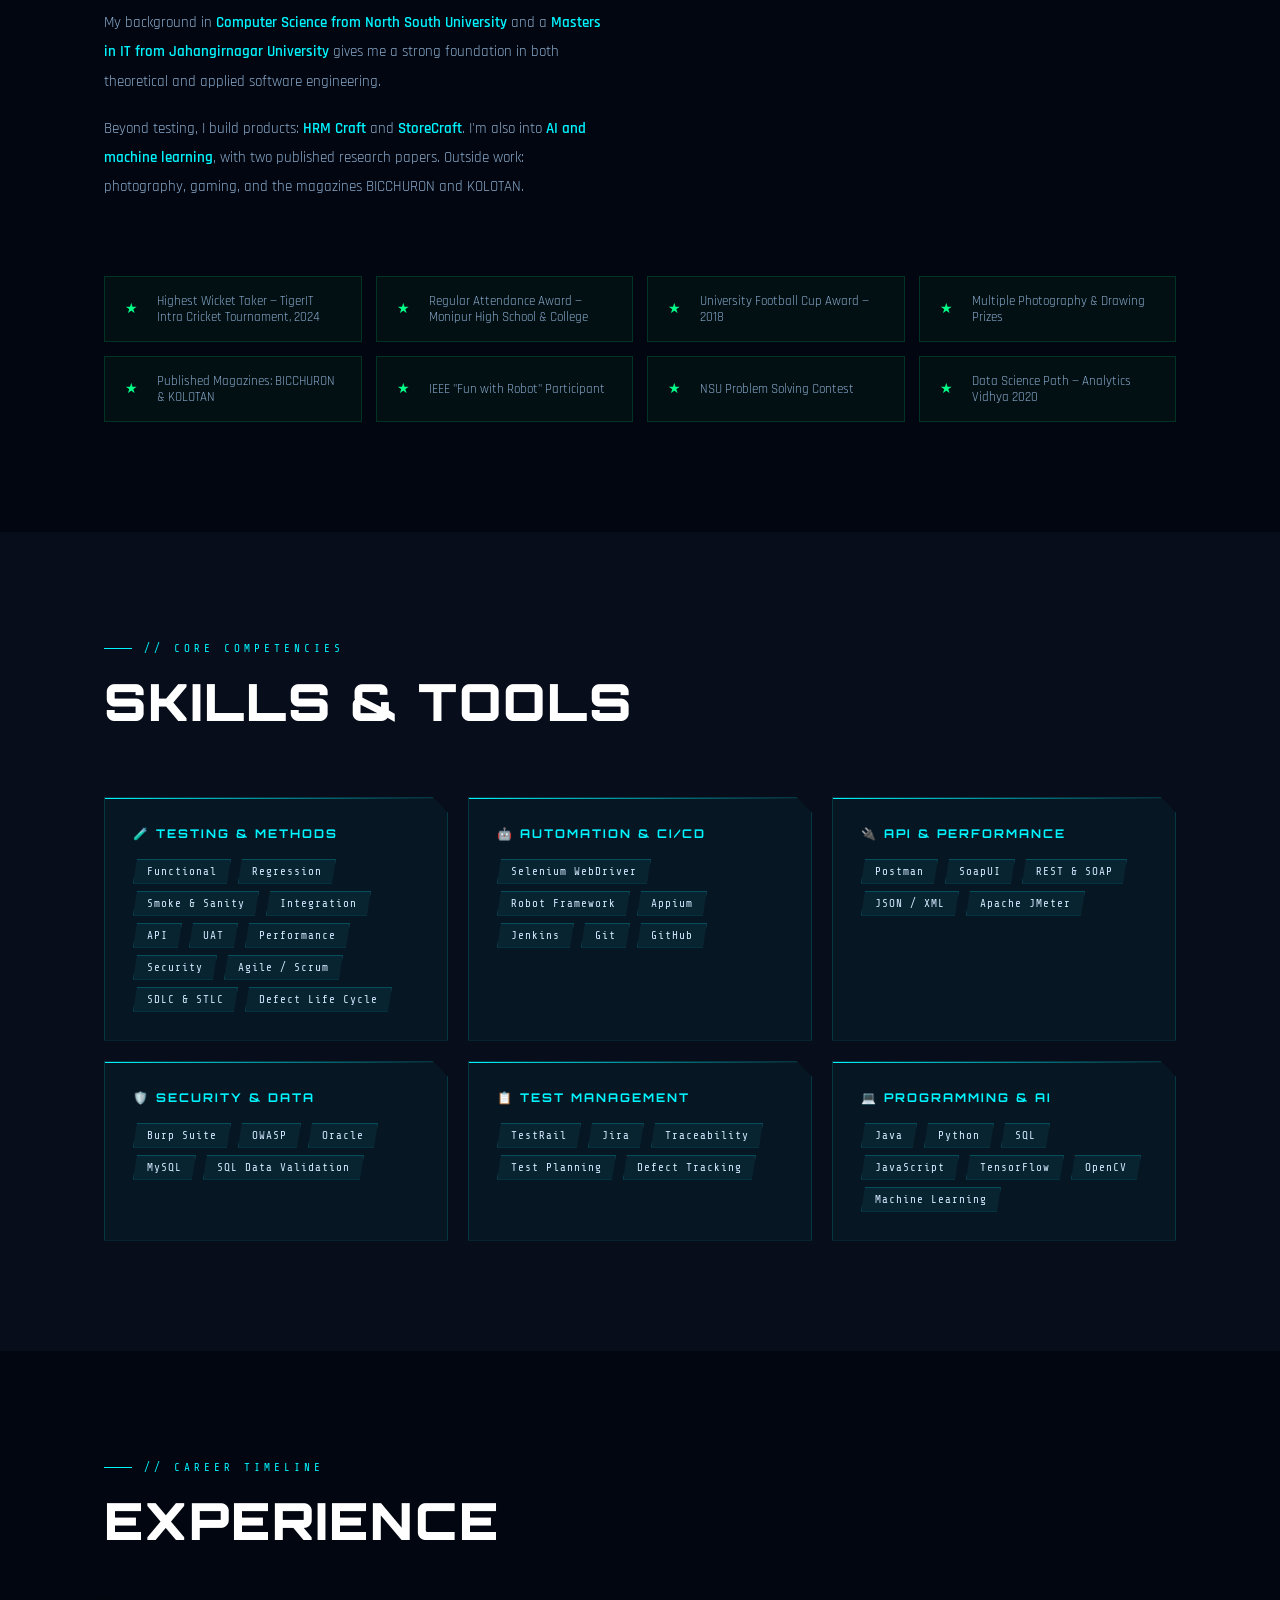
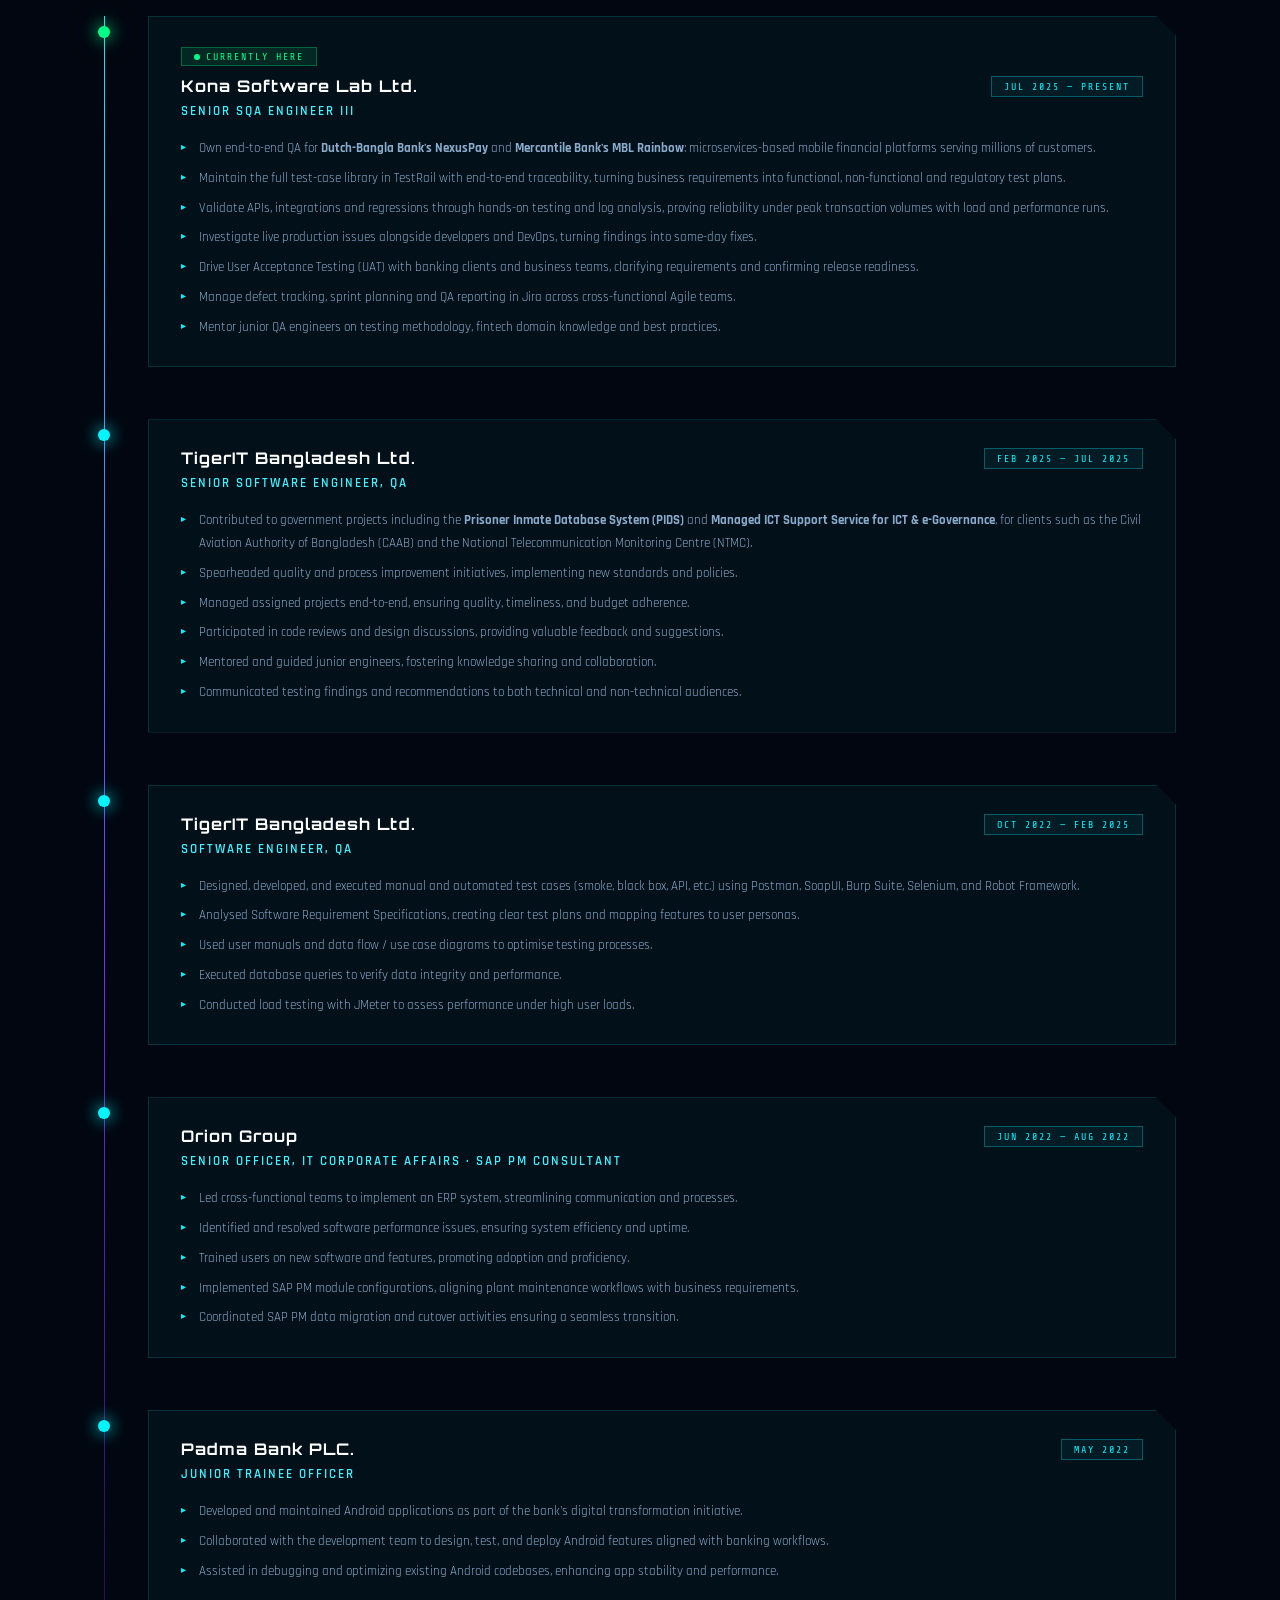
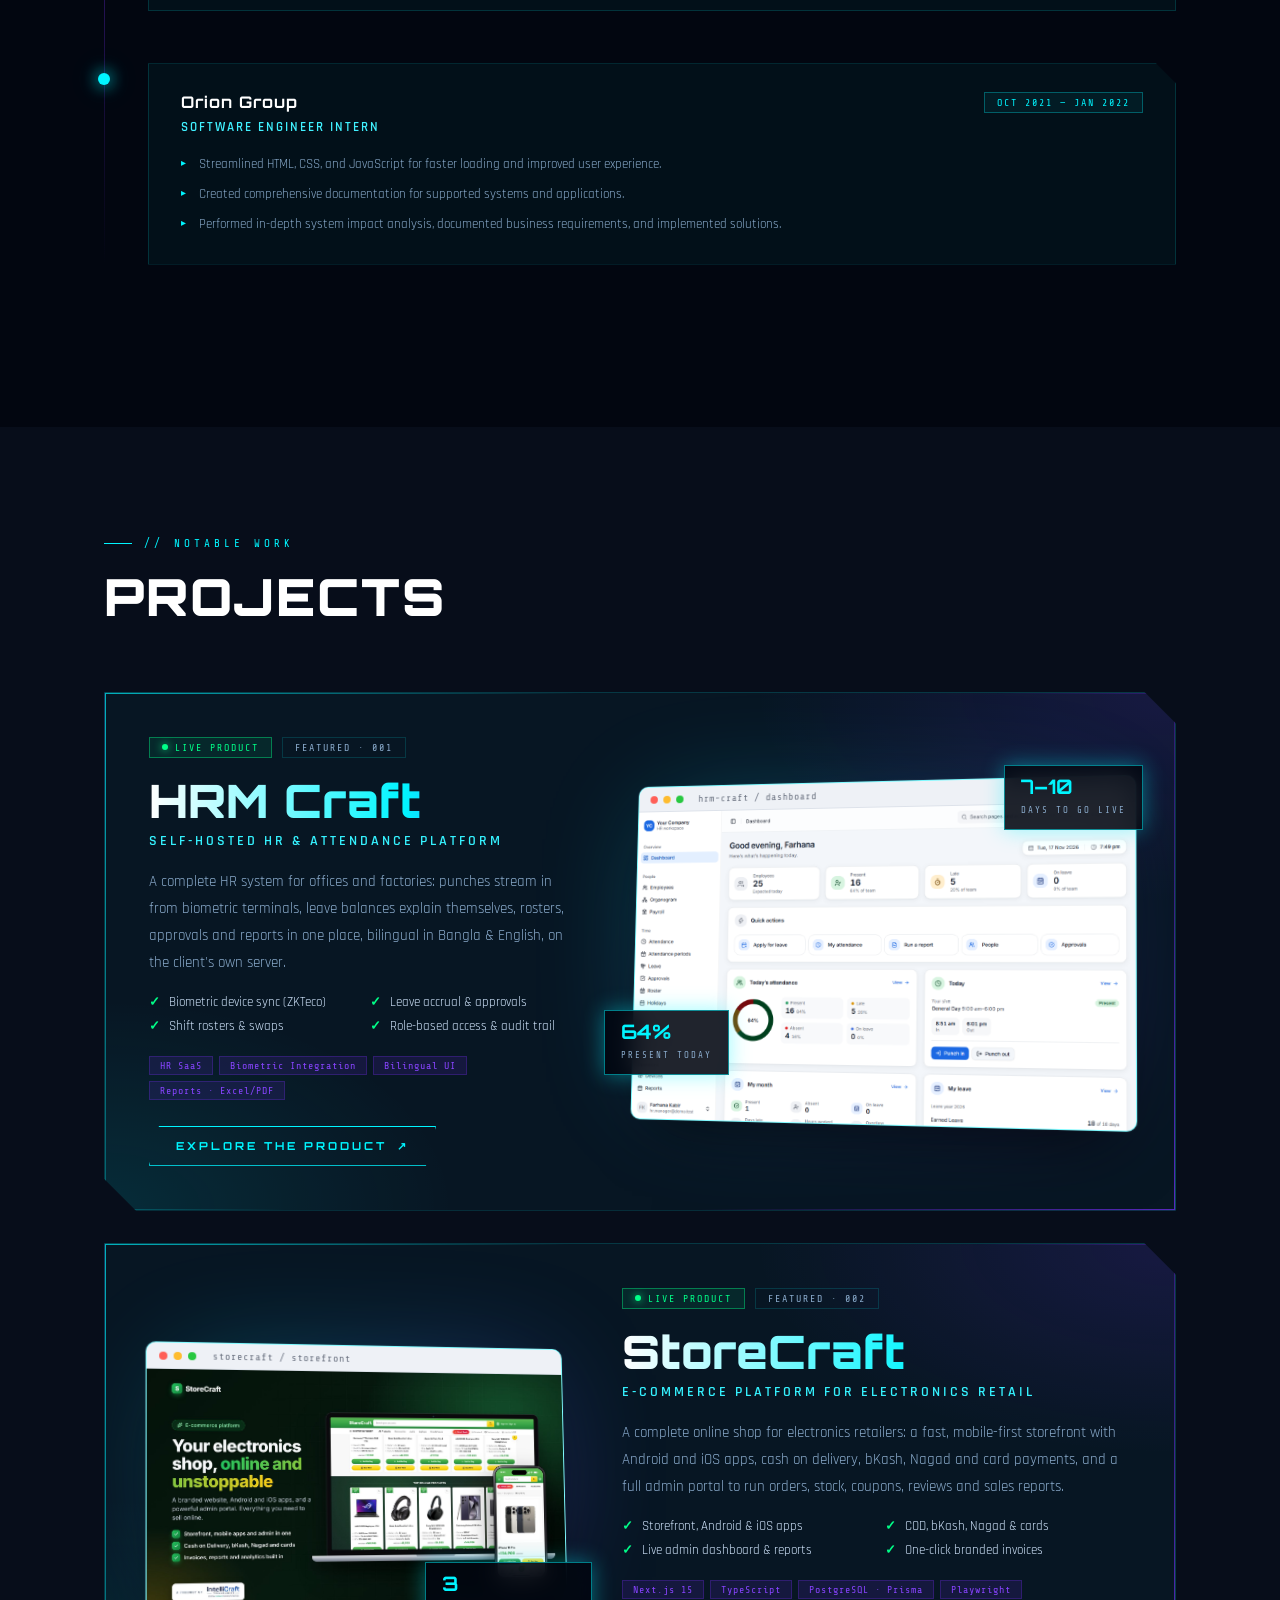
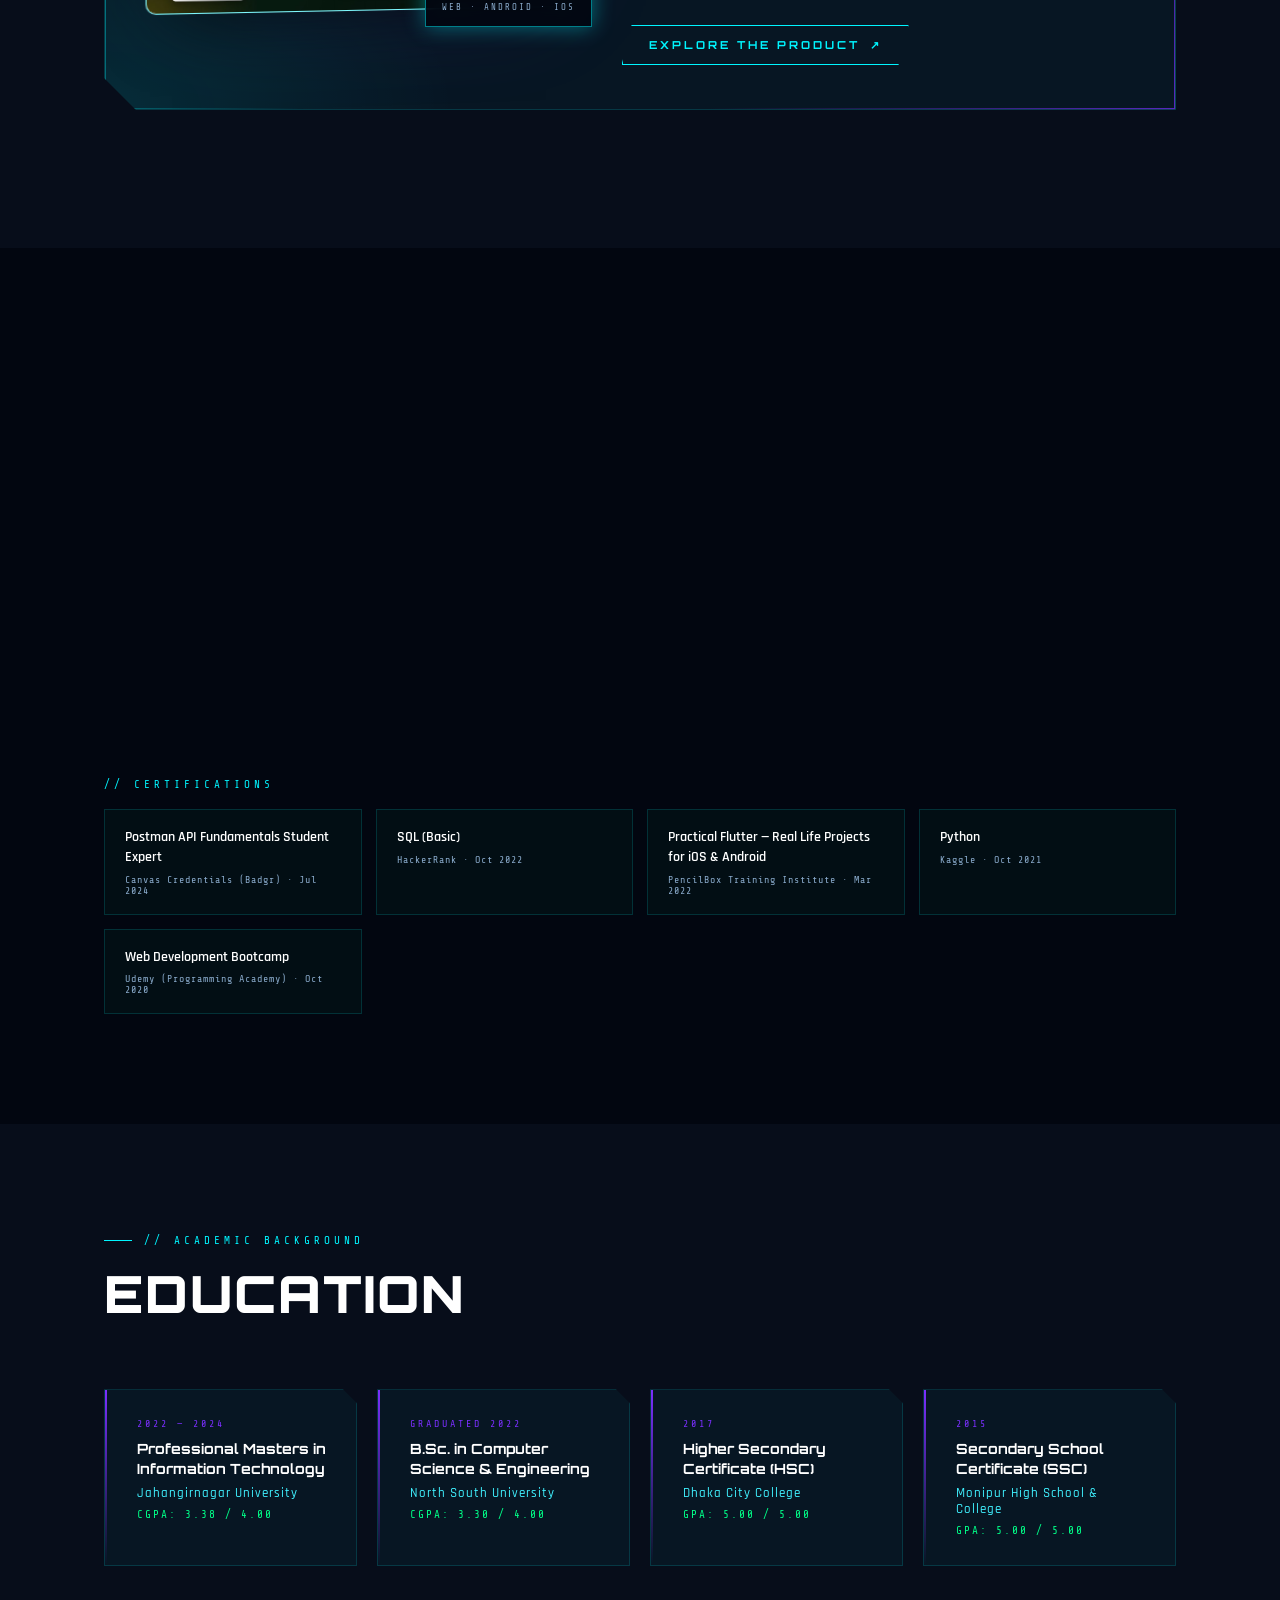
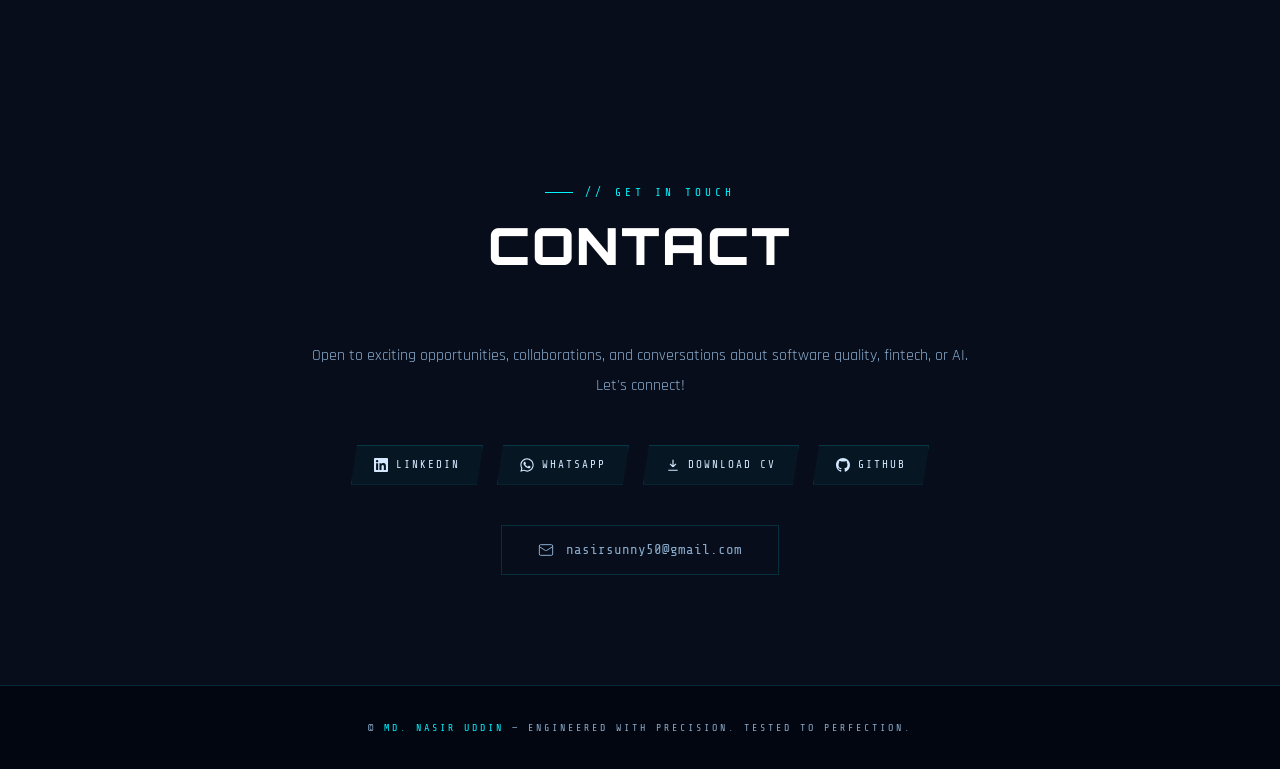
==== commit 409eea32: "Add StoreCraft product page, CV updates, cleaner HRM languages - StoreCraft: new product page (/stor" ====
--- a/index.html
+++ b/index.html
@@ -646,10 +646,38 @@
 .pf-rev:hover .pf-frame { transform:rotateY(0) rotateX(0) scale(1.02); }
 .pf-rev .pf-f1 { left:auto; right:-18px; bottom:-18px; }
 .proj-feature + .proj-feature { margin-top:32px; }
+/* About photo */
+.about-photo { position:relative; width:180px; margin-bottom:28px; }
+.about-photo img { display:block; width:100%; height:auto; aspect-ratio:4/5; object-fit:cover; border:1px solid var(--border-h);
+  clip-path:polygon(0 0,calc(100% - 18px) 0,100% 18px,100% 100%,18px 100%,0 calc(100% - 18px)); filter:saturate(.95); }
+.about-photo::before { content:''; position:absolute; inset:10px -10px -10px 10px; border:1px solid var(--accent); opacity:.5;
+  clip-path:polygon(0 0,calc(100% - 18px) 0,100% 18px,100% 100%,18px 100%,0 calc(100% - 18px)); z-index:-1; }
+.ap-tag { position:absolute; left:-8px; bottom:14px; padding:4px 10px; background:var(--bg); border:1px solid var(--border-h);
+  font-family:var(--font-mono); font-size:9px; letter-spacing:2px; color:var(--accent); }
+
+/* Publications & certifications */
+#publications { background:var(--bg); transition:background .6s; }
+.pub-grid { display:grid; grid-template-columns:1fr 1fr; gap:22px; }
+.pub-card { display:block; text-decoration:none; color:inherit; cursor:none; padding:28px 30px; background:var(--card); border:1px solid var(--border);
+  clip-path:polygon(0 0,calc(100% - 20px) 0,100% 20px,100% 100%,0 100%); transition:border-color .3s, background .3s; position:relative; }
+.pub-card::before { content:''; position:absolute; top:0; left:0; width:2px; height:100%; background:linear-gradient(to bottom,var(--accent),transparent); }
+.pub-card:hover { border-color:var(--border-h); background:var(--card-h); }
+.pub-meta { display:flex; justify-content:space-between; gap:12px; font-family:var(--font-mono); font-size:10px; letter-spacing:2px; color:var(--accent); margin-bottom:14px; }
+.pub-doi { color:var(--text-dim); transition:color .3s; } .pub-card:hover .pub-doi { color:var(--accent); }
+.pub-title { font-family:var(--font-head); font-size:15px; font-weight:700; line-height:1.45; color:var(--text-head); margin-bottom:12px; }
+.pub-authors { font-size:13px; color:var(--text-dim); line-height:1.7; } .pub-authors b { color:var(--text); }
+.pub-id { margin-top:14px; font-family:var(--font-mono); font-size:11px; color:var(--accent3); letter-spacing:1px; }
+.cert-head { margin:56px 0 18px; font-family:var(--font-mono); font-size:11px; letter-spacing:4px; color:var(--accent); }
+.cert-grid { display:grid; grid-template-columns:repeat(auto-fit,minmax(220px,1fr)); gap:14px; }
+.cert { padding:18px 20px; border:1px solid var(--border); background:color-mix(in srgb,var(--accent3) 3%,transparent); display:flex; flex-direction:column; gap:6px; transition:border-color .3s; }
+.cert:hover { border-color:var(--accent3); }
+.cert b { font-size:14px; color:var(--text-head); font-weight:600; line-height:1.4; }
+.cert span { font-family:var(--font-mono); font-size:10px; letter-spacing:1px; color:var(--text-dim); }
+
 /* ============================================================
    EDUCATION
    ============================================================ */
-#education { background:var(--bg); transition:background .6s; }
+#education { background:var(--bg2); transition:background .6s; }
 .edu-grid { display:grid; grid-template-columns:repeat(auto-fit,minmax(230px,1fr)); gap:20px; }
 .edu-card {
   background:var(--card); border:1px solid var(--border);
@@ -783,6 +811,8 @@
    RESPONSIVE
    ============================================================ */
 @media(max-width:960px) {
+  .pub-grid { grid-template-columns:1fr; }
+  .about-photo { width:150px; }
   .menu-btn { display:block; }
   .nav-links {
     display:flex !important; position:fixed; top:var(--nav-h,78px); left:0; right:0;
@@ -832,6 +862,7 @@
     <li><a href="#skills">Skills</a></li>
     <li><a href="#experience">Experience</a></li>
     <li><a href="#projects">Projects</a></li>
+    <li><a href="#publications">Research</a></li>
     <li><a href="#education">Education</a></li>
     <li><a href="#contact">Contact</a></li>
   </ul>
@@ -850,20 +881,20 @@
 <section id="hero">
   <div class="hero-left">
     <div class="hire">OPEN TO NEW OPPORTUNITIES</div>
-    <div class="hero-tag" id="heroTag">// Senior SQA Engineer — Fintech</div>
+    <div class="hero-tag" id="heroTag">// Senior SQA Engineer — Fintech &amp; Mobile Banking</div>
     <h1 class="hero-name">MD. NASIR<br><span class="accent">UDDIN</span></h1>
     <div class="hero-role">Senior <strong>SQA Engineer</strong> · Kona Software Lab</div>
-    <p class="hero-desc">Ensuring flawless quality in fintech and banking systems. Specialized in test automation, API testing, performance engineering, and security compliance for high-stakes financial applications.</p>
+    <p class="hero-desc">Quality assurance for fintech, mobile banking and government e-Governance platforms: microservices applications serving millions of customers. Manual and automated testing, API and database validation, performance and security testing, end to end.</p>
     <div class="hero-btns">
       <a href="#projects" class="btn-p">View Projects</a>
       <a href="#experience" class="btn-s">Experience</a>
-      <a href="#contact" class="btn-s">Get In Touch</a>
+      <a href="assets/Md_Nasir_Uddin_CV.pdf" class="btn-s" download>Download CV ↓</a>
     </div>
     <div class="hero-stats">
-      <div class="stat-item"><div class="stat-num">3+</div><div class="stat-label">Years Exp.</div></div>
+      <div class="stat-item"><div class="stat-num">4+</div><div class="stat-label">Years in QA</div></div>
       <div class="stat-item"><div class="stat-num">10+</div><div class="stat-label">Tools Mastered</div></div>
       <div class="stat-item"><div class="stat-num">2</div><div class="stat-label">Banking Apps</div></div>
-      <div class="stat-item"><div class="stat-num">3</div><div class="stat-label">Govt. Projects</div></div>
+      <div class="stat-item"><div class="stat-num">2</div><div class="stat-label">Publications</div></div>
     </div>
   </div>
   <div class="hero-right">
@@ -916,7 +947,7 @@
   <div class="scroll-hint"><div class="scroll-line"></div>SCROLL TO EXPLORE</div>
 </section>
 
-<div class="marquee" aria-hidden="true"><div class="marquee-track"><span>SELENIUM</span><span>ROBOT FRAMEWORK</span><span>POSTMAN</span><span>SOAPUI</span><span>JMETER</span><span>BURP SUITE</span><span>TESTRAIL</span><span>JIRA</span><span>PYTHON</span><span>JAVA</span><span>SQL</span><span>API TESTING</span><span>PERFORMANCE</span><span>SECURITY</span><span>SELENIUM</span><span>ROBOT FRAMEWORK</span><span>POSTMAN</span><span>SOAPUI</span><span>JMETER</span><span>BURP SUITE</span><span>TESTRAIL</span><span>JIRA</span><span>PYTHON</span><span>JAVA</span><span>SQL</span><span>API TESTING</span><span>PERFORMANCE</span><span>SECURITY</span></div></div>
+<div class="marquee" aria-hidden="true"><div class="marquee-track"><span>SELENIUM</span><span>ROBOT FRAMEWORK</span><span>POSTMAN</span><span>SOAPUI</span><span>JMETER</span><span>BURP SUITE</span><span>TESTRAIL</span><span>JIRA</span><span>PYTHON</span><span>JAVA</span><span>SQL</span><span>APPIUM</span><span>JENKINS</span><span>OWASP</span><span>API TESTING</span><span>PERFORMANCE</span><span>SECURITY</span><span>SELENIUM</span><span>ROBOT FRAMEWORK</span><span>POSTMAN</span><span>SOAPUI</span><span>JMETER</span><span>BURP SUITE</span><span>TESTRAIL</span><span>JIRA</span><span>PYTHON</span><span>JAVA</span><span>SQL</span><span>APPIUM</span><span>JENKINS</span><span>OWASP</span><span>API TESTING</span><span>PERFORMANCE</span><span>SECURITY</span></div></div>
 
 <!-- ===== ABOUT ===== -->
 <section id="about">
@@ -927,15 +958,16 @@
     </div>
     <div class="about-grid">
       <div class="about-text">
-        <p>I'm a <span>Senior SQA Engineer</span> with a passion for ensuring software quality in high-stakes environments. Currently at <span>Kona Software Lab Ltd.</span>, I work on critical banking applications — NexusPay and MBL Rainbow — where quality is non-negotiable.</p>
+        <div class="about-photo"><img src="assets/nasir.jpg" alt="Md. Nasir Uddin" width="560" height="700" loading="lazy"><span class="ap-tag">// QA · FINTECH</span></div>
+        <p>I'm a <span>Senior SQA Engineer</span> specialising in fintech, mobile banking and government e-Governance platforms. At <span>Kona Software Lab Ltd.</span> I own QA for Dutch-Bangla Bank's <span>NexusPay</span> and Mercantile Bank's <span>MBL Rainbow</span>, microservices applications serving millions of customers, where quality is non-negotiable.</p>
         <p>My background in <span>Computer Science from North South University</span> and a <span>Masters in IT from Jahangirnagar University</span> gives me a strong foundation in both theoretical and applied software engineering.</p>
-        <p>Beyond testing, I'm deeply interested in <span>Artificial Intelligence and Machine Learning</span>. I love photography, gaming, and have even published magazines — BICCHURON and KOLOTAN.</p>
+        <p>Beyond testing, I build products: <span>HRM Craft</span> and <span>StoreCraft</span>. I'm also into <span>AI and machine learning</span>, with two published research papers. Outside work: photography, gaming, and the magazines BICCHURON and KOLOTAN.</p>
       </div>
       <div class="about-details">
-        <div class="detail-row"><div class="detail-icon">📍</div><div><div class="detail-lbl">Location</div><div class="detail-val">Mirpur, Dhaka, Bangladesh</div></div></div>
-        <div class="detail-row"><div class="detail-icon">🌐</div><div><div class="detail-lbl">Languages</div><div class="detail-val">Bengali (Native) · English (Proficient)</div></div></div>
-        <div class="detail-row"><div class="detail-icon">🎯</div><div><div class="detail-lbl">Interests</div><div class="detail-val">Photography · Gaming · AI Research</div></div></div>
-        <div class="detail-row"><div class="detail-icon">🏅</div><div><div class="detail-lbl">Certifications</div><div class="detail-val">Udemy · Kaggle · Analytics Vidhya</div></div></div>
+        <div class="detail-row"><div class="detail-icon">📍</div><div><div class="detail-lbl">Location</div><div class="detail-val">Dhaka, Bangladesh</div></div></div>
+        <div class="detail-row"><div class="detail-icon">🌐</div><div><div class="detail-lbl">Languages</div><div class="detail-val">Bengali (Native) · English (Professional)</div></div></div>
+        <div class="detail-row"><div class="detail-icon">🏦</div><div><div class="detail-lbl">Domains</div><div class="detail-val">Fintech &amp; MFS · Core &amp; Mobile Banking · e-Governance · Biometric Identity</div></div></div>
+        <div class="detail-row"><div class="detail-icon">🏅</div><div><div class="detail-lbl">Certifications</div><div class="detail-val">Postman · HackerRank · Kaggle · Udemy</div></div></div>
       </div>
     </div>
     <div class="achieve-grid">
@@ -960,42 +992,28 @@
     </div>
     <div class="skills-grid">
       <div class="skill-cat">
-        <div class="skill-cat-title">🧪 Testing</div>
-        <div class="skill-tags">
-          <span class="skill-tag">Manual Testing</span><span class="skill-tag">Test Automation</span>
-          <span class="skill-tag">API Testing</span><span class="skill-tag">Smoke Testing</span>
-          <span class="skill-tag">Black Box Testing</span><span class="skill-tag">Integration Testing</span>
-          <span class="skill-tag">Regression Testing</span><span class="skill-tag">UAT</span>
-          <span class="skill-tag">Load Testing</span><span class="skill-tag">Performance Testing</span>
-          <span class="skill-tag">Security Testing</span>
-        </div>
+        <div class="skill-cat-title">🧪 Testing &amp; Methods</div>
+        <div class="skill-tags"><span class="skill-tag">Functional</span><span class="skill-tag">Regression</span><span class="skill-tag">Smoke &amp; Sanity</span><span class="skill-tag">Integration</span><span class="skill-tag">API</span><span class="skill-tag">UAT</span><span class="skill-tag">Performance</span><span class="skill-tag">Security</span><span class="skill-tag">Agile / Scrum</span><span class="skill-tag">SDLC &amp; STLC</span><span class="skill-tag">Defect Life Cycle</span></div>
       </div>
       <div class="skill-cat">
-        <div class="skill-cat-title">🛠️ Tools & Frameworks</div>
-        <div class="skill-tags">
-          <span class="skill-tag">Selenium</span><span class="skill-tag">Robot Framework</span>
-          <span class="skill-tag">Postman</span><span class="skill-tag">SoapUI</span>
-          <span class="skill-tag">JMeter</span><span class="skill-tag">Burp Suite</span>
-          <span class="skill-tag">TestRail</span><span class="skill-tag">Jira</span>
-        </div>
+        <div class="skill-cat-title">🤖 Automation &amp; CI/CD</div>
+        <div class="skill-tags"><span class="skill-tag">Selenium WebDriver</span><span class="skill-tag">Robot Framework</span><span class="skill-tag">Appium</span><span class="skill-tag">Jenkins</span><span class="skill-tag">Git</span><span class="skill-tag">GitHub</span></div>
       </div>
       <div class="skill-cat">
-        <div class="skill-cat-title">💻 Programming</div>
-        <div class="skill-tags">
-          <span class="skill-tag">Python</span><span class="skill-tag">Java</span>
-          <span class="skill-tag">C#</span><span class="skill-tag">JavaScript</span>
-          <span class="skill-tag">HTML</span><span class="skill-tag">CSS</span>
-          <span class="skill-tag">SQL</span>
-        </div>
+        <div class="skill-cat-title">🔌 API &amp; Performance</div>
+        <div class="skill-tags"><span class="skill-tag">Postman</span><span class="skill-tag">SoapUI</span><span class="skill-tag">REST &amp; SOAP</span><span class="skill-tag">JSON / XML</span><span class="skill-tag">Apache JMeter</span></div>
       </div>
       <div class="skill-cat">
-        <div class="skill-cat-title">🤖 AI / Data</div>
-        <div class="skill-tags">
-          <span class="skill-tag">Machine Learning</span><span class="skill-tag">TensorFlow</span>
-          <span class="skill-tag">OpenCV</span><span class="skill-tag">Pandas</span>
-          <span class="skill-tag">Data Analysis</span><span class="skill-tag">Data Visualization</span>
-          <span class="skill-tag">Microservices</span><span class="skill-tag">SDLC / STLC</span>
-        </div>
+        <div class="skill-cat-title">🛡️ Security &amp; Data</div>
+        <div class="skill-tags"><span class="skill-tag">Burp Suite</span><span class="skill-tag">OWASP</span><span class="skill-tag">Oracle</span><span class="skill-tag">MySQL</span><span class="skill-tag">SQL Data Validation</span></div>
+      </div>
+      <div class="skill-cat">
+        <div class="skill-cat-title">📋 Test Management</div>
+        <div class="skill-tags"><span class="skill-tag">TestRail</span><span class="skill-tag">Jira</span><span class="skill-tag">Traceability</span><span class="skill-tag">Test Planning</span><span class="skill-tag">Defect Tracking</span></div>
+      </div>
+      <div class="skill-cat">
+        <div class="skill-cat-title">💻 Programming &amp; AI</div>
+        <div class="skill-tags"><span class="skill-tag">Java</span><span class="skill-tag">Python</span><span class="skill-tag">SQL</span><span class="skill-tag">JavaScript</span><span class="skill-tag">TensorFlow</span><span class="skill-tag">OpenCV</span><span class="skill-tag">Machine Learning</span></div>
       </div>
     </div>
   </div>
@@ -1019,16 +1037,15 @@
             <div class="tl-company">Kona Software Lab Ltd.</div>
             <div class="tl-period">JUL 2025 — PRESENT</div>
           </div>
-          <div class="tl-role">Senior SQA Engineer</div>
+          <div class="tl-role">Senior SQA Engineer III</div>
           <ul class="tl-pts">
-            <li>Contributed to banking projects including Dutch-Bangla Bank's NexusPay and Mercantile Bank's MBL Rainbow, ensuring system quality, security compliance, and user satisfaction.</li>
-            <li>Performed manual and automated testing for fintech and mobile financial service applications built on microservices architecture.</li>
-            <li>Designed, executed, and maintained test cases in TestRail, ensuring full traceability and coverage.</li>
-            <li>Conducted API testing, integration testing, regression testing, and log analysis for stability and performance.</li>
-            <li>Executed load and performance testing to validate system reliability under high transaction volumes.</li>
-            <li>Facilitated User Acceptance Testing (UAT) with clients and business teams before each release.</li>
-            <li>Mentored junior QA engineers on testing methodologies, fintech knowledge, and best practices.</li>
-            <li>Collaborated with cross-functional teams using Jira for sprint planning and issue tracking.</li>
+            <li>Own end-to-end QA for <strong>Dutch-Bangla Bank's NexusPay</strong> and <strong>Mercantile Bank's MBL Rainbow</strong>: microservices-based mobile financial platforms serving millions of customers.</li>
+            <li>Maintain the full test-case library in TestRail with end-to-end traceability, turning business requirements into functional, non-functional and regulatory test plans.</li>
+            <li>Validate APIs, integrations and regressions through hands-on testing and log analysis, proving reliability under peak transaction volumes with load and performance runs.</li>
+            <li>Investigate live production issues alongside developers and DevOps, turning findings into same-day fixes.</li>
+            <li>Drive User Acceptance Testing (UAT) with banking clients and business teams, clarifying requirements and confirming release readiness.</li>
+            <li>Manage defect tracking, sprint planning and QA reporting in Jira across cross-functional Agile teams.</li>
+            <li>Mentor junior QA engineers on testing methodology, fintech domain knowledge and best practices.</li>
           </ul>
         </div>
       </div>
@@ -1041,8 +1058,9 @@
             <div class="tl-company">TigerIT Bangladesh Ltd.</div>
             <div class="tl-period">FEB 2025 — JUL 2025</div>
           </div>
-          <div class="tl-role">Senior Software Engineer QA</div>
+          <div class="tl-role">Senior Software Engineer, QA</div>
           <ul class="tl-pts">
+            <li>Contributed to government projects including the <strong>Prisoner Inmate Database System (PIDS)</strong> and <strong>Managed ICT Support Service for ICT &amp; e-Governance</strong>, for clients such as the Civil Aviation Authority of Bangladesh (CAAB) and the National Telecommunication Monitoring Centre (NTMC).</li>
             <li>Spearheaded quality and process improvement initiatives, implementing new standards and policies.</li>
             <li>Managed assigned projects end-to-end, ensuring quality, timeliness, and budget adherence.</li>
             <li>Participated in code reviews and design discussions, providing valuable feedback and suggestions.</li>
@@ -1060,11 +1078,11 @@
             <div class="tl-company">TigerIT Bangladesh Ltd.</div>
             <div class="tl-period">OCT 2022 — FEB 2025</div>
           </div>
-          <div class="tl-role">Software Engineer QA</div>
+          <div class="tl-role">Software Engineer, QA</div>
           <ul class="tl-pts">
             <li>Designed, developed, and executed manual and automated test cases (smoke, black box, API, etc.) using Postman, SoapUI, Burp Suite, Selenium, and Robot Framework.</li>
-            <li>Contributed to government projects including Prisoner Inmate Database System (PIDS) and Managed ICT Support Service for ICT & e-Governance.</li>
-            <li>Analyzed SRS documents, creating clear test plans and mapping features to user personas.</li>
+                        <li>Analysed Software Requirement Specifications, creating clear test plans and mapping features to user personas.</li>
+            <li>Used user manuals and data flow / use case diagrams to optimise testing processes.</li>
             <li>Executed database queries to verify data integrity and performance.</li>
             <li>Conducted load testing with JMeter to assess performance under high user loads.</li>
           </ul>
@@ -1079,7 +1097,7 @@
             <div class="tl-company">Orion Group</div>
             <div class="tl-period">JUN 2022 — AUG 2022</div>
           </div>
-          <div class="tl-role">Senior Officer — IT Corporate Affairs & SAP PM Consultant</div>
+          <div class="tl-role">Senior Officer, IT Corporate Affairs · SAP PM Consultant</div>
           <ul class="tl-pts">
             <li>Led cross-functional teams to implement an ERP system, streamlining communication and processes.</li>
             <li>Identified and resolved software performance issues, ensuring system efficiency and uptime.</li>
@@ -1113,7 +1131,7 @@
         <div class="tl-card">
           <div class="tl-top">
             <div class="tl-company">Orion Group</div>
-            <div class="tl-period">OCT 2021 — FEB 2022</div>
+            <div class="tl-period">OCT 2021 — JAN 2022</div>
           </div>
           <div class="tl-role">Software Engineer Intern</div>
           <ul class="tl-pts">
@@ -1169,7 +1187,7 @@
     </a>
 
     <!-- FEATURED: STORECRAFT -->
-    <div class="proj-feature pf-rev reveal">
+    <a href="storecraft/" target="_blank" rel="noopener" class="proj-feature pf-rev reveal" aria-label="Open StoreCraft product page in a new tab">
       <div class="pf-text">
         <div class="pf-badges">
           <span class="pf-badge live">LIVE PRODUCT</span>
@@ -1188,16 +1206,49 @@
           <span class="tech-pill">Next.js 15</span><span class="tech-pill">TypeScript</span>
           <span class="tech-pill">PostgreSQL · Prisma</span><span class="tech-pill">Playwright</span>
         </div>
-        <a href="#contact" class="pf-cta">Request a demo <span class="pf-arrow">→</span></a>
+        <span class="pf-cta">Explore the product <span class="pf-arrow">↗</span></span>
       </div>
       <div class="pf-visual">
         <div class="pf-glow"></div>
         <div class="pf-frame">
           <div class="pf-bar"><i></i><i></i><i></i><span>storecraft / storefront</span></div>
-          <img src="projects/storecraft.jpg" alt="StoreCraft storefront on laptop and phone, with the admin portal" width="1440" height="810" loading="lazy">
+          <img src="storecraft/shots/01-hero.jpg" alt="StoreCraft storefront on laptop and phone, with the admin portal" width="1600" height="900" loading="lazy">
         </div>
         <div class="pf-float pf-f1"><b>3</b><span>web · android · ios</span></div>
       </div>
+    </a>
+  </div>
+</section>
+
+<!-- ===== PUBLICATIONS ===== -->
+<section id="publications">
+  <div class="section-wrap">
+    <div class="section-header">
+      <div class="section-tag">// Research &amp; Credentials</div>
+      <h2 class="section-title">PUBLICATIONS</h2>
+    </div>
+    <div class="pub-grid">
+      <a class="pub-card reveal" href="https://doi.org/10.5281/zenodo.21851407" target="_blank" rel="noopener">
+        <div class="pub-meta"><span>ZENODO · 2026</span><span class="pub-doi">DOI ↗</span></div>
+        <h3 class="pub-title">A Cost-Efficient Unified Deep Learning System for Real-Time Face Mask Detection and Social-Distancing Monitoring</h3>
+        <p class="pub-authors"><b>M. N. Uddin</b>, M. M. R. Shakil and S. I. Hossain</p>
+        <div class="pub-id">10.5281/zenodo.21851407</div>
+      </a>
+      <a class="pub-card reveal" href="https://doi.org/10.63721/25JSEA0114" target="_blank" rel="noopener">
+        <div class="pub-meta"><span>J. SCIENTIFIC ENGINEERING ADVANCES · 2025</span><span class="pub-doi">DOI ↗</span></div>
+        <h3 class="pub-title">Size and Color Sorting of Solid Products Using a Conveyor Belt &amp; Swipe Arm</h3>
+        <p class="pub-authors">A. Al Fuad, A. B. Mridul and <b>MD Nasir Uddin</b> · Vol. 1, Issue 3, pp. 1–09</p>
+        <div class="pub-id">10.63721/25JSEA0114</div>
+      </a>
+    </div>
+
+    <div class="cert-head">// CERTIFICATIONS</div>
+    <div class="cert-grid">
+      <div class="cert reveal"><b>Postman API Fundamentals Student Expert</b><span>Canvas Credentials (Badgr) · Jul 2024</span></div>
+      <div class="cert reveal"><b>SQL (Basic)</b><span>HackerRank · Oct 2022</span></div>
+      <div class="cert reveal"><b>Practical Flutter — Real Life Projects for iOS &amp; Android</b><span>PencilBox Training Institute · Mar 2022</span></div>
+      <div class="cert reveal"><b>Python</b><span>Kaggle · Oct 2021</span></div>
+      <div class="cert reveal"><b>Web Development Bootcamp</b><span>Udemy (Programming Academy) · Oct 2020</span></div>
     </div>
   </div>
 </section>
@@ -1232,17 +1283,17 @@
           <svg width="14" height="14" viewBox="0 0 24 24" fill="currentColor"><path d="M20.447 20.452h-3.554v-5.569c0-1.328-.027-3.037-1.852-3.037-1.853 0-2.136 1.445-2.136 2.939v5.667H9.351V9h3.414v1.561h.046c.477-.9 1.637-1.85 3.37-1.85 3.601 0 4.267 2.37 4.267 5.455v6.286zM5.337 7.433c-1.144 0-2.063-.926-2.063-2.065 0-1.138.92-2.063 2.063-2.063 1.14 0 2.064.925 2.064 2.063 0 1.139-.925 2.065-2.064 2.065zm1.782 13.019H3.555V9h3.564v11.452zM22.225 0H1.771C.792 0 0 .774 0 1.729v20.542C0 23.227.792 24 1.771 24h20.451C23.2 24 24 23.227 24 22.271V1.729C24 .774 23.2 0 22.222 0h.003z"/></svg>
           LINKEDIN
         </a>
+        <a href="https://wa.me/8801799438398" target="_blank" rel="noopener" class="c-link">
+          <svg width="14" height="14" viewBox="0 0 24 24" fill="currentColor"><path d="M17.47 14.38c-.3-.15-1.76-.87-2.03-.97-.27-.1-.47-.15-.67.15-.2.3-.77.97-.94 1.17-.17.2-.35.22-.65.07-.3-.15-1.26-.46-2.4-1.48-.89-.79-1.49-1.77-1.66-2.07-.17-.3-.02-.46.13-.61.13-.13.3-.35.45-.52.15-.17.2-.3.3-.5.1-.2.05-.37-.02-.52-.08-.15-.67-1.61-.92-2.21-.24-.58-.49-.5-.67-.51h-.57c-.2 0-.52.07-.8.37-.27.3-1.04 1.02-1.04 2.48s1.07 2.88 1.21 3.08c.15.2 2.1 3.2 5.08 4.49.71.31 1.26.49 1.69.63.71.23 1.36.2 1.87.12.57-.09 1.76-.72 2.01-1.41.25-.69.25-1.29.17-1.41-.07-.12-.27-.2-.57-.35zM12.04 21.5a9.45 9.45 0 0 1-4.82-1.32l-.35-.21-3.58.94.96-3.49-.23-.36a9.43 9.43 0 0 1-1.45-5.03c0-5.22 4.25-9.47 9.48-9.47 2.53 0 4.91.99 6.7 2.78a9.41 9.41 0 0 1 2.77 6.7c0 5.22-4.25 9.47-9.47 9.47zm8.06-17.53A11.3 11.3 0 0 0 12.04.63C5.76.63.65 5.74.65 12.02c0 2.01.52 3.97 1.52 5.7L.55 23.63l6.04-1.58a11.36 11.36 0 0 0 5.44 1.39c6.28 0 11.39-5.11 11.39-11.39 0-3.04-1.18-5.9-3.33-8.05z"/></svg>
+          WHATSAPP
+        </a>
+        <a href="assets/Md_Nasir_Uddin_CV.pdf" download class="c-link">
+          <svg width="14" height="14" viewBox="0 0 24 24" fill="none" stroke="currentColor" stroke-width="2"><path d="M12 3v12m0 0-5-5m5 5 5-5M4 21h16"/></svg>
+          DOWNLOAD CV
+        </a>
         <a href="https://github.com/nasirsunny50" target="_blank" class="c-link">
           <svg width="14" height="14" viewBox="0 0 24 24" fill="currentColor"><path d="M12 0C5.374 0 0 5.373 0 12c0 5.302 3.438 9.8 8.207 11.387.599.111.793-.261.793-.577v-2.234c-3.338.726-4.033-1.416-4.033-1.416-.546-1.387-1.333-1.756-1.333-1.756-1.089-.745.083-.729.083-.729 1.205.084 1.839 1.237 1.839 1.237 1.07 1.834 2.807 1.304 3.492.997.107-.775.418-1.305.762-1.604-2.665-.305-5.467-1.334-5.467-5.931 0-1.311.469-2.381 1.236-3.221-.124-.303-.535-1.524.117-3.176 0 0 1.008-.322 3.301 1.23A11.509 11.509 0 0112 5.803c1.02.005 2.047.138 3.006.404 2.291-1.552 3.297-1.23 3.297-1.23.653 1.653.242 2.874.118 3.176.77.84 1.235 1.911 1.235 3.221 0 4.609-2.807 5.624-5.479 5.921.43.372.823 1.102.823 2.222v3.293c0 .319.192.694.801.576C20.566 21.797 24 17.3 24 12c0-6.627-5.373-12-12-12z"/></svg>
           GITHUB
-        </a>
-        <a href="https://www.facebook.com/sup.sun" target="_blank" class="c-link">
-          <svg width="14" height="14" viewBox="0 0 24 24" fill="currentColor"><path d="M24 12.073c0-6.627-5.373-12-12-12s-12 5.373-12 12c0 5.99 4.388 10.954 10.125 11.854v-8.385H7.078v-3.47h3.047V9.43c0-3.007 1.792-4.669 4.533-4.669 1.312 0 2.686.235 2.686.235v2.953H15.83c-1.491 0-1.956.925-1.956 1.874v2.25h3.328l-.532 3.47h-2.796v8.385C19.612 23.027 24 18.062 24 12.073z"/></svg>
-          FACEBOOK
-        </a>
-        <a href="https://www.instagram.com/nasir___sunny" target="_blank" class="c-link">
-          <svg width="14" height="14" viewBox="0 0 24 24" fill="currentColor"><path d="M12 2.163c3.204 0 3.584.012 4.85.07 3.252.148 4.771 1.691 4.919 4.919.058 1.265.069 1.645.069 4.849 0 3.205-.012 3.584-.069 4.849-.149 3.225-1.664 4.771-4.919 4.919-1.266.058-1.644.07-4.85.07-3.204 0-3.584-.012-4.849-.07-3.26-.149-4.771-1.699-4.919-4.92-.058-1.265-.07-1.644-.07-4.849 0-3.204.013-3.583.07-4.849.149-3.227 1.664-4.771 4.919-4.919 1.266-.057 1.645-.069 4.849-.069zm0-2.163c-3.259 0-3.667.014-4.947.072-4.358.2-6.78 2.618-6.98 6.98-.059 1.281-.073 1.689-.073 4.948 0 3.259.014 3.668.072 4.948.2 4.358 2.618 6.78 6.98 6.98 1.281.058 1.689.072 4.948.072 3.259 0 3.668-.014 4.948-.072 4.354-.2 6.782-2.618 6.979-6.98.059-1.28.073-1.689.073-4.948 0-3.259-.014-3.667-.072-4.947-.196-4.354-2.617-6.78-6.979-6.98-1.281-.059-1.69-.073-4.949-.073zm0 5.838c-3.403 0-6.162 2.759-6.162 6.162s2.759 6.163 6.162 6.163 6.162-2.759 6.162-6.163c0-3.403-2.759-6.162-6.162-6.162zm0 10.162c-2.209 0-4-1.79-4-4 0-2.209 1.791-4 4-4s4 1.791 4 4c0 2.21-1.791 4-4 4zm6.406-11.845c-.796 0-1.441.645-1.441 1.44s.645 1.44 1.441 1.44c.795 0 1.439-.645 1.439-1.44s-.644-1.44-1.439-1.44z"/></svg>
-          INSTAGRAM
         </a>
       </div>
       <a href="mailto:nasirsunny50@gmail.com" class="c-email">
@@ -1320,7 +1371,7 @@
 
 /* ---- TYPING HERO TAG ---- */
 const tagEl = document.getElementById('heroTag');
-const tagText = '// Senior SQA Engineer — Fintech';
+const tagText = '// Senior SQA Engineer — Fintech & Mobile Banking';
 tagEl.textContent=''; tagEl.style.opacity=1;
 let ti=0;
 setTimeout(()=>{
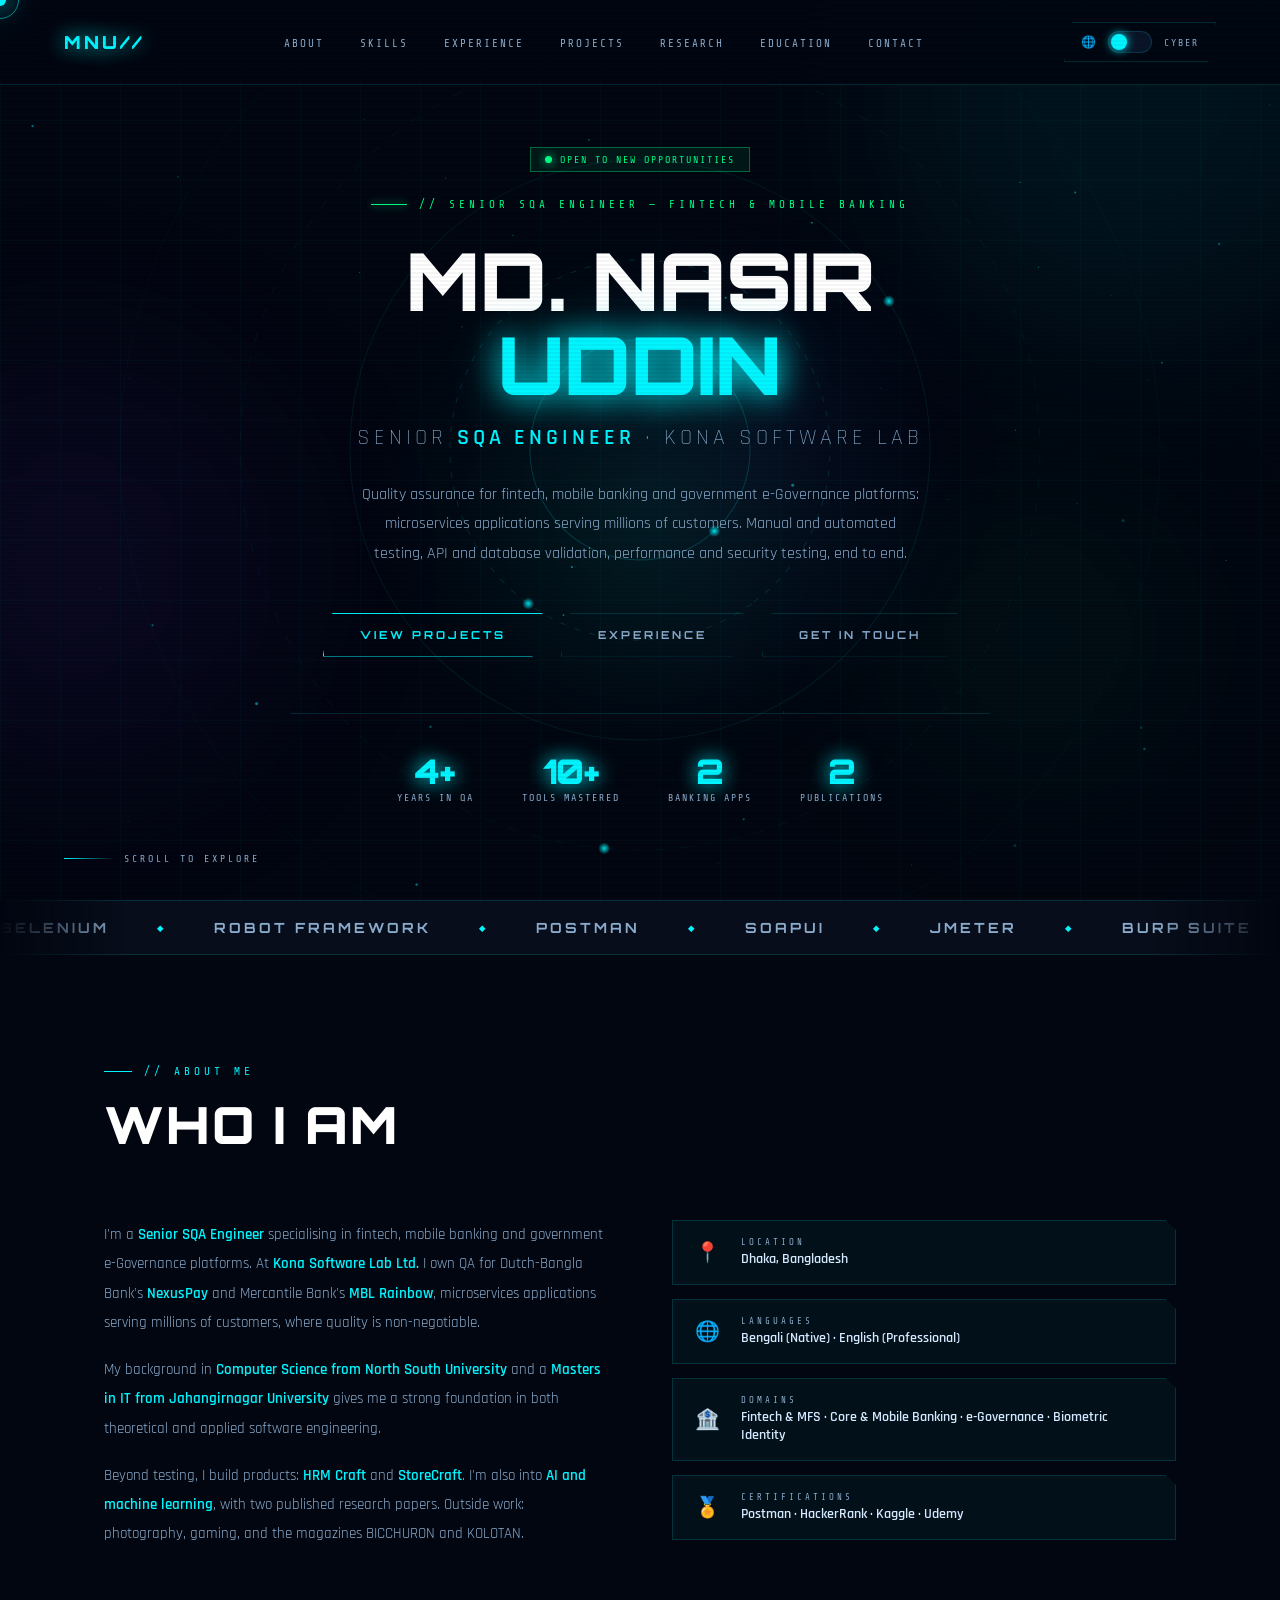
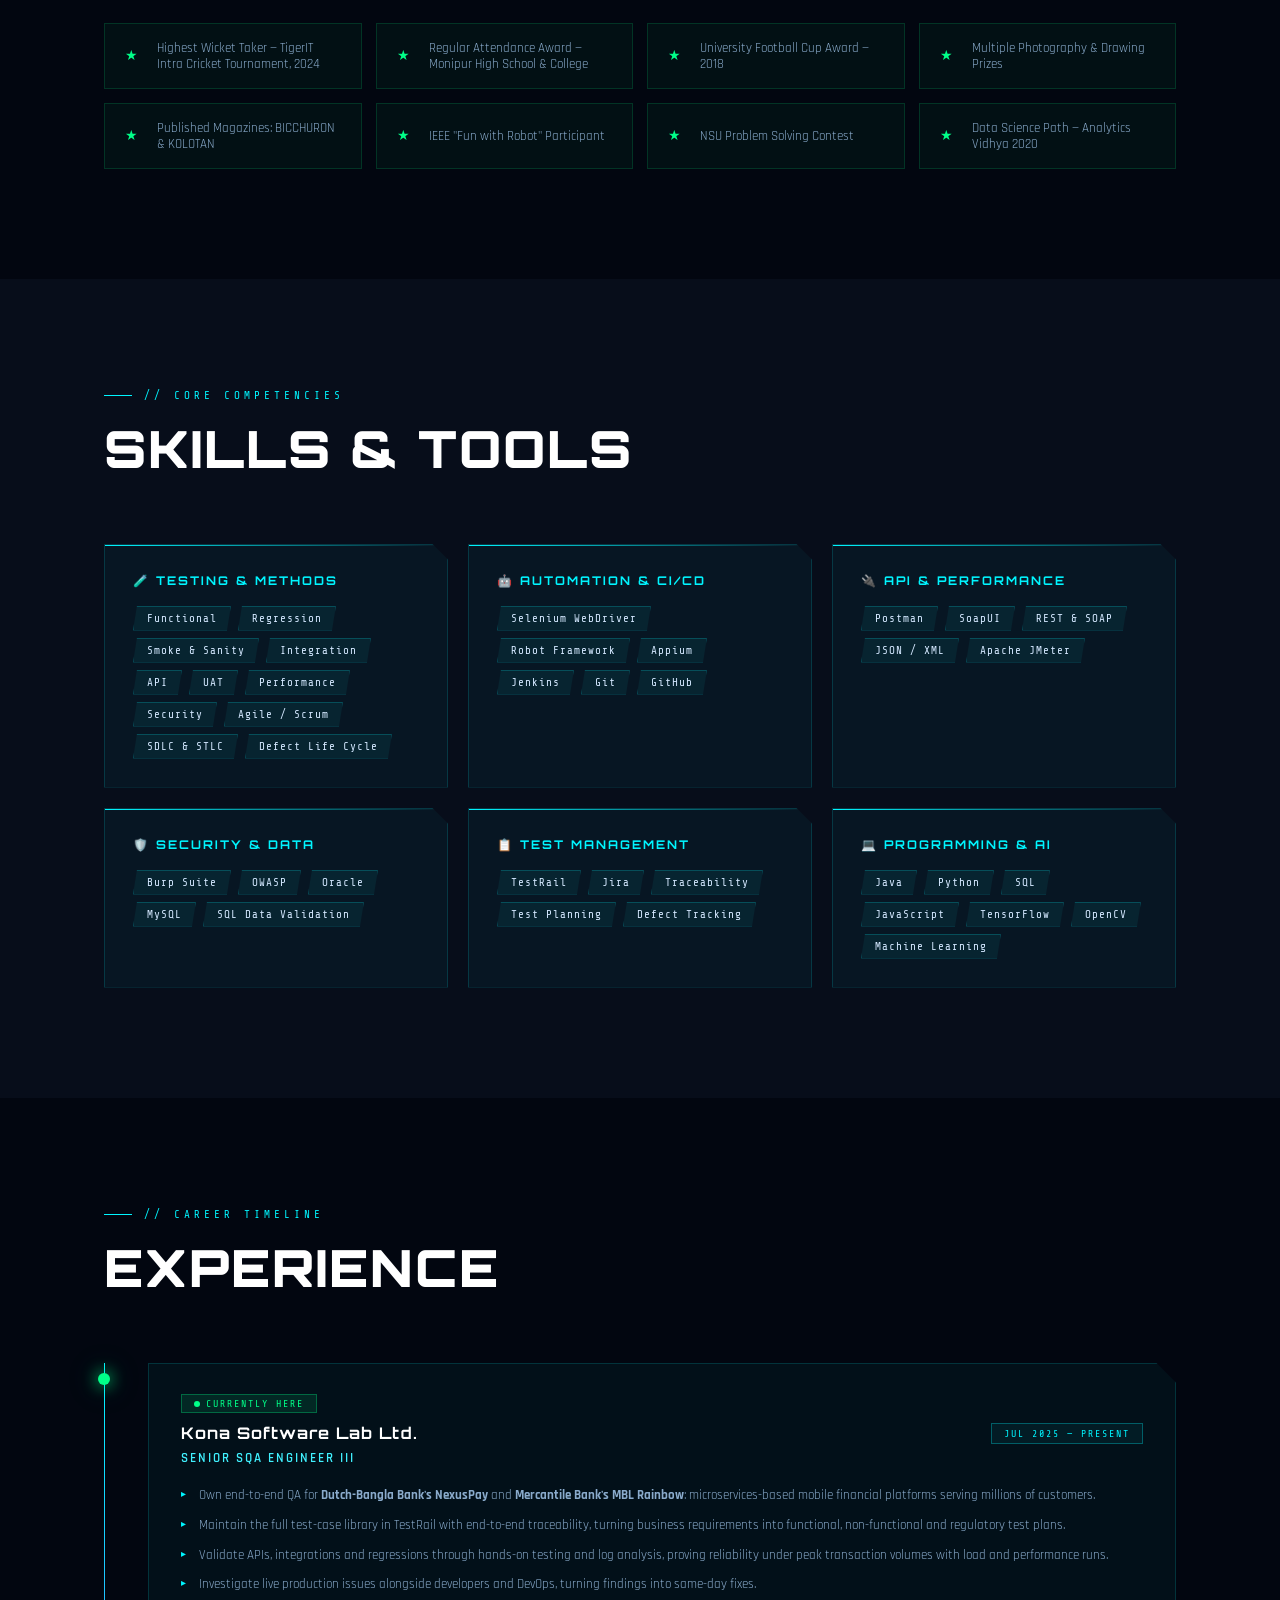
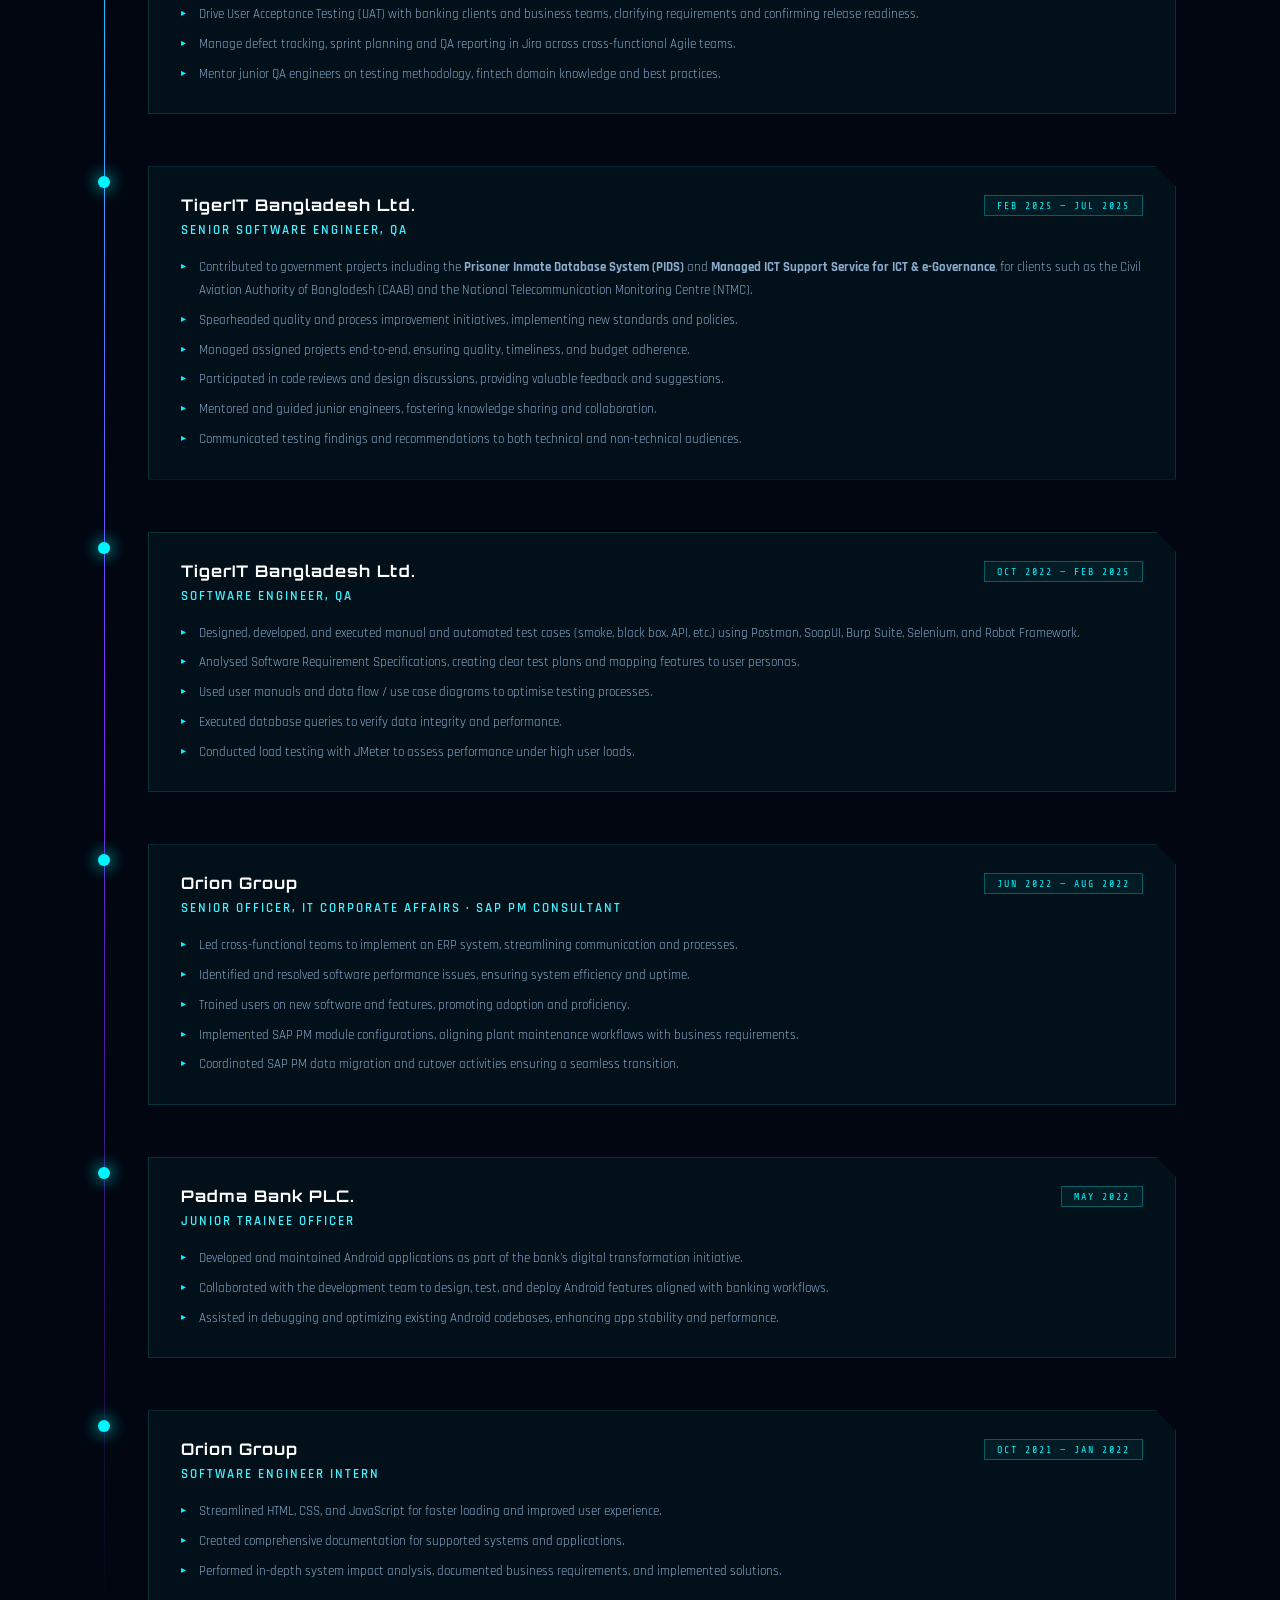
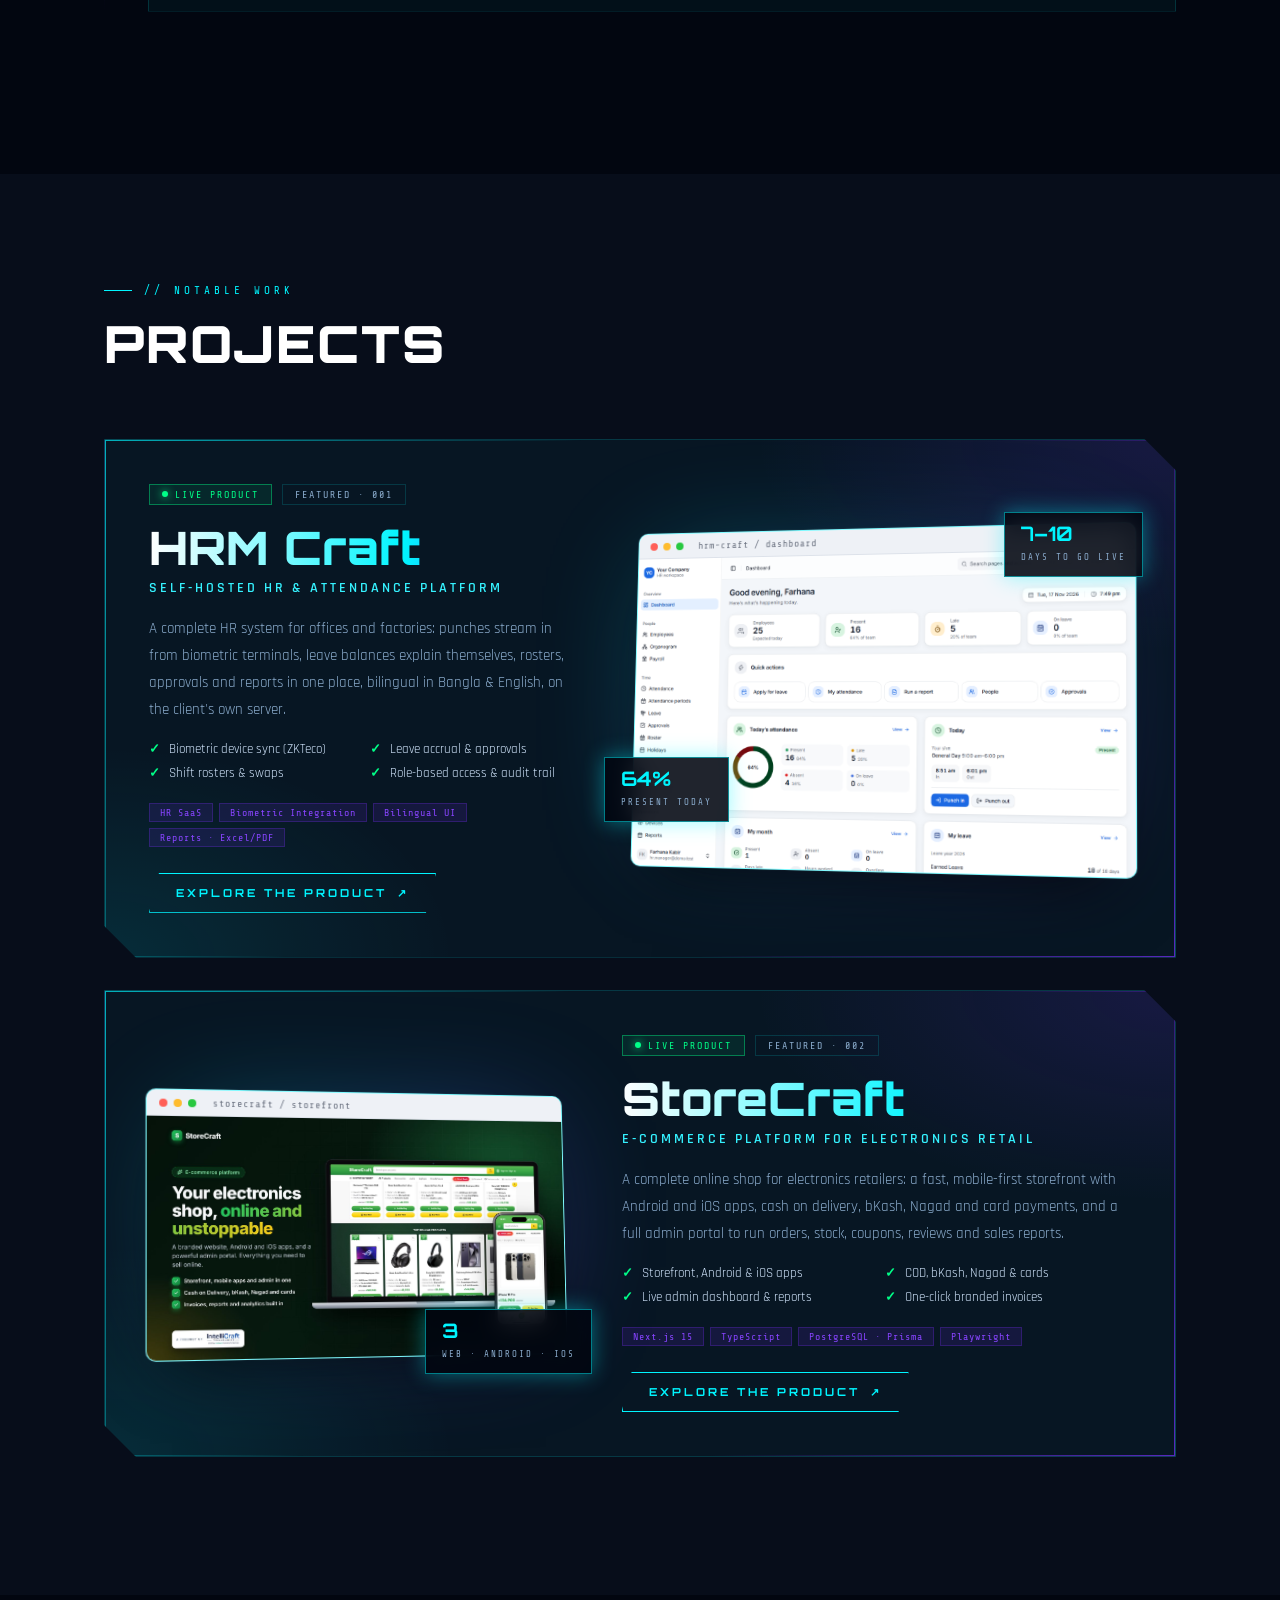
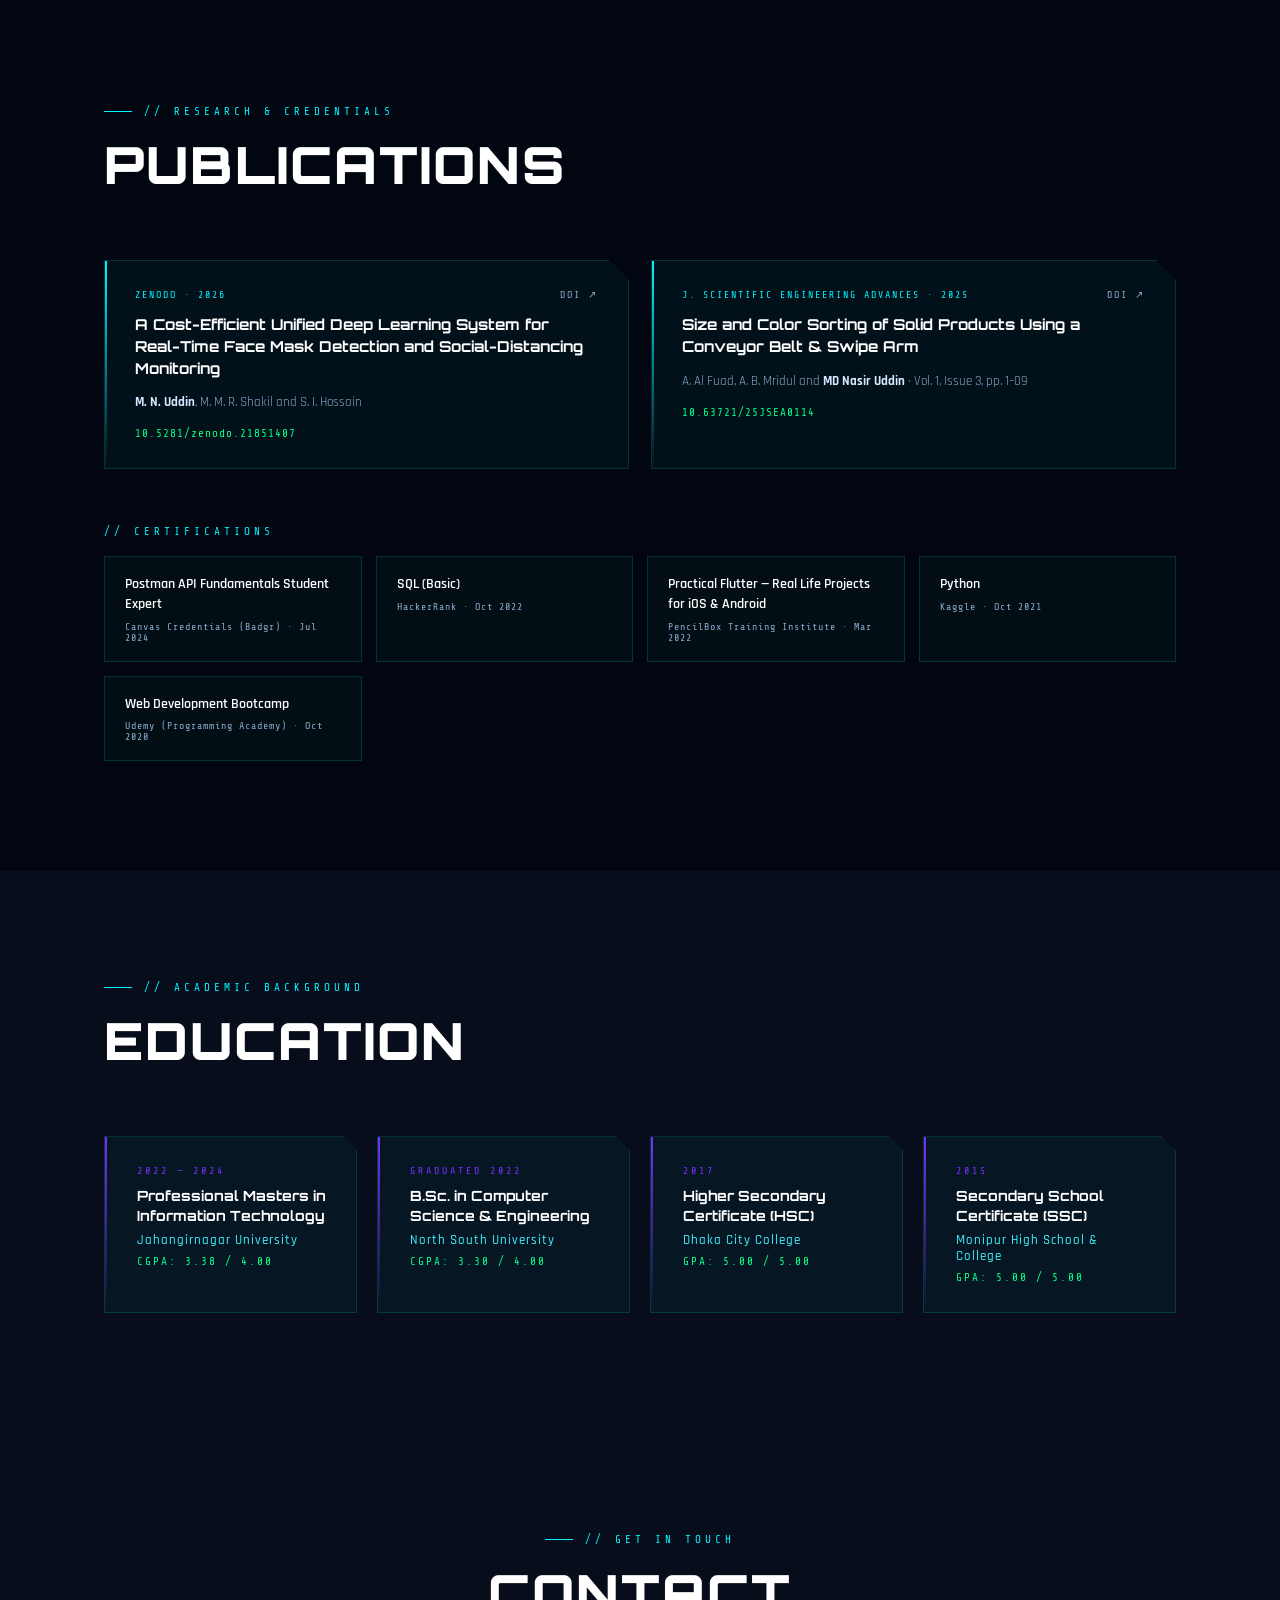
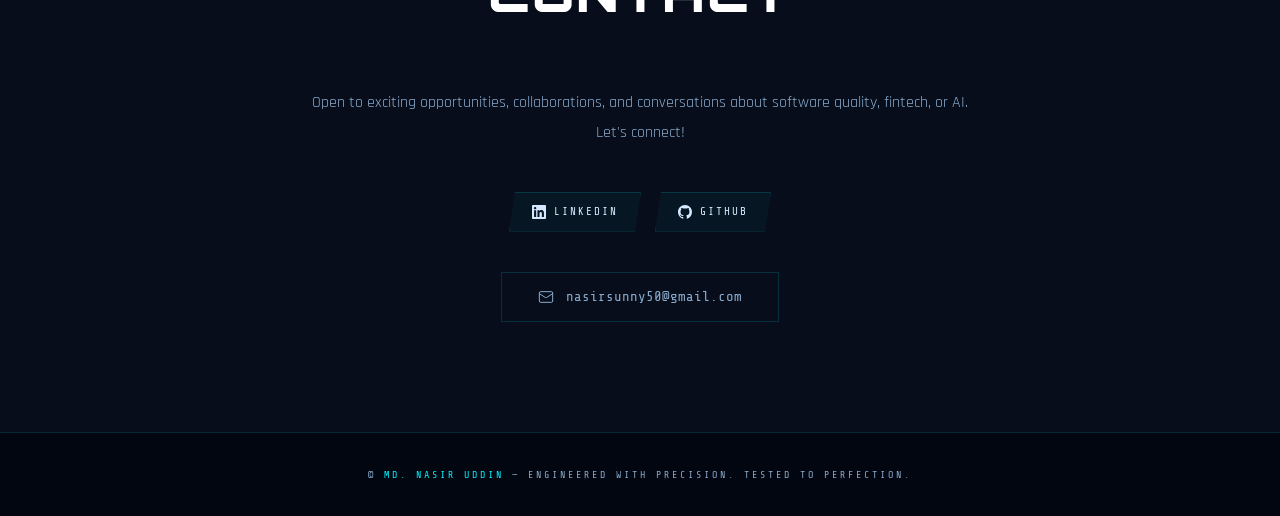
==== commit 827c865f: "Remove CV download, photo and WhatsApp from portfolio Co-Authored-By: Claude Opus 5.5 <noreply@anthr" ====
--- a/index.html
+++ b/index.html
@@ -888,7 +888,7 @@
     <div class="hero-btns">
       <a href="#projects" class="btn-p">View Projects</a>
       <a href="#experience" class="btn-s">Experience</a>
-      <a href="assets/Md_Nasir_Uddin_CV.pdf" class="btn-s" download>Download CV ↓</a>
+      <a href="#contact" class="btn-s">Get In Touch</a>
     </div>
     <div class="hero-stats">
       <div class="stat-item"><div class="stat-num">4+</div><div class="stat-label">Years in QA</div></div>
@@ -958,7 +958,6 @@
     </div>
     <div class="about-grid">
       <div class="about-text">
-        <div class="about-photo"><img src="assets/nasir.jpg" alt="Md. Nasir Uddin" width="560" height="700" loading="lazy"><span class="ap-tag">// QA · FINTECH</span></div>
         <p>I'm a <span>Senior SQA Engineer</span> specialising in fintech, mobile banking and government e-Governance platforms. At <span>Kona Software Lab Ltd.</span> I own QA for Dutch-Bangla Bank's <span>NexusPay</span> and Mercantile Bank's <span>MBL Rainbow</span>, microservices applications serving millions of customers, where quality is non-negotiable.</p>
         <p>My background in <span>Computer Science from North South University</span> and a <span>Masters in IT from Jahangirnagar University</span> gives me a strong foundation in both theoretical and applied software engineering.</p>
         <p>Beyond testing, I build products: <span>HRM Craft</span> and <span>StoreCraft</span>. I'm also into <span>AI and machine learning</span>, with two published research papers. Outside work: photography, gaming, and the magazines BICCHURON and KOLOTAN.</p>
@@ -1282,14 +1281,6 @@
         <a href="https://bd.linkedin.com/in/md-nasir-uddin-a650851a8" target="_blank" class="c-link">
           <svg width="14" height="14" viewBox="0 0 24 24" fill="currentColor"><path d="M20.447 20.452h-3.554v-5.569c0-1.328-.027-3.037-1.852-3.037-1.853 0-2.136 1.445-2.136 2.939v5.667H9.351V9h3.414v1.561h.046c.477-.9 1.637-1.85 3.37-1.85 3.601 0 4.267 2.37 4.267 5.455v6.286zM5.337 7.433c-1.144 0-2.063-.926-2.063-2.065 0-1.138.92-2.063 2.063-2.063 1.14 0 2.064.925 2.064 2.063 0 1.139-.925 2.065-2.064 2.065zm1.782 13.019H3.555V9h3.564v11.452zM22.225 0H1.771C.792 0 0 .774 0 1.729v20.542C0 23.227.792 24 1.771 24h20.451C23.2 24 24 23.227 24 22.271V1.729C24 .774 23.2 0 22.222 0h.003z"/></svg>
           LINKEDIN
-        </a>
-        <a href="https://wa.me/8801799438398" target="_blank" rel="noopener" class="c-link">
-          <svg width="14" height="14" viewBox="0 0 24 24" fill="currentColor"><path d="M17.47 14.38c-.3-.15-1.76-.87-2.03-.97-.27-.1-.47-.15-.67.15-.2.3-.77.97-.94 1.17-.17.2-.35.22-.65.07-.3-.15-1.26-.46-2.4-1.48-.89-.79-1.49-1.77-1.66-2.07-.17-.3-.02-.46.13-.61.13-.13.3-.35.45-.52.15-.17.2-.3.3-.5.1-.2.05-.37-.02-.52-.08-.15-.67-1.61-.92-2.21-.24-.58-.49-.5-.67-.51h-.57c-.2 0-.52.07-.8.37-.27.3-1.04 1.02-1.04 2.48s1.07 2.88 1.21 3.08c.15.2 2.1 3.2 5.08 4.49.71.31 1.26.49 1.69.63.71.23 1.36.2 1.87.12.57-.09 1.76-.72 2.01-1.41.25-.69.25-1.29.17-1.41-.07-.12-.27-.2-.57-.35zM12.04 21.5a9.45 9.45 0 0 1-4.82-1.32l-.35-.21-3.58.94.96-3.49-.23-.36a9.43 9.43 0 0 1-1.45-5.03c0-5.22 4.25-9.47 9.48-9.47 2.53 0 4.91.99 6.7 2.78a9.41 9.41 0 0 1 2.77 6.7c0 5.22-4.25 9.47-9.47 9.47zm8.06-17.53A11.3 11.3 0 0 0 12.04.63C5.76.63.65 5.74.65 12.02c0 2.01.52 3.97 1.52 5.7L.55 23.63l6.04-1.58a11.36 11.36 0 0 0 5.44 1.39c6.28 0 11.39-5.11 11.39-11.39 0-3.04-1.18-5.9-3.33-8.05z"/></svg>
-          WHATSAPP
-        </a>
-        <a href="assets/Md_Nasir_Uddin_CV.pdf" download class="c-link">
-          <svg width="14" height="14" viewBox="0 0 24 24" fill="none" stroke="currentColor" stroke-width="2"><path d="M12 3v12m0 0-5-5m5 5 5-5M4 21h16"/></svg>
-          DOWNLOAD CV
         </a>
         <a href="https://github.com/nasirsunny50" target="_blank" class="c-link">
           <svg width="14" height="14" viewBox="0 0 24 24" fill="currentColor"><path d="M12 0C5.374 0 0 5.373 0 12c0 5.302 3.438 9.8 8.207 11.387.599.111.793-.261.793-.577v-2.234c-3.338.726-4.033-1.416-4.033-1.416-.546-1.387-1.333-1.756-1.333-1.756-1.089-.745.083-.729.083-.729 1.205.084 1.839 1.237 1.839 1.237 1.07 1.834 2.807 1.304 3.492.997.107-.775.418-1.305.762-1.604-2.665-.305-5.467-1.334-5.467-5.931 0-1.311.469-2.381 1.236-3.221-.124-.303-.535-1.524.117-3.176 0 0 1.008-.322 3.301 1.23A11.509 11.509 0 0112 5.803c1.02.005 2.047.138 3.006.404 2.291-1.552 3.297-1.23 3.297-1.23.653 1.653.242 2.874.118 3.176.77.84 1.235 1.911 1.235 3.221 0 4.609-2.807 5.624-5.479 5.921.43.372.823 1.102.823 2.222v3.293c0 .319.192.694.801.576C20.566 21.797 24 17.3 24 12c0-6.627-5.373-12-12-12z"/></svg>
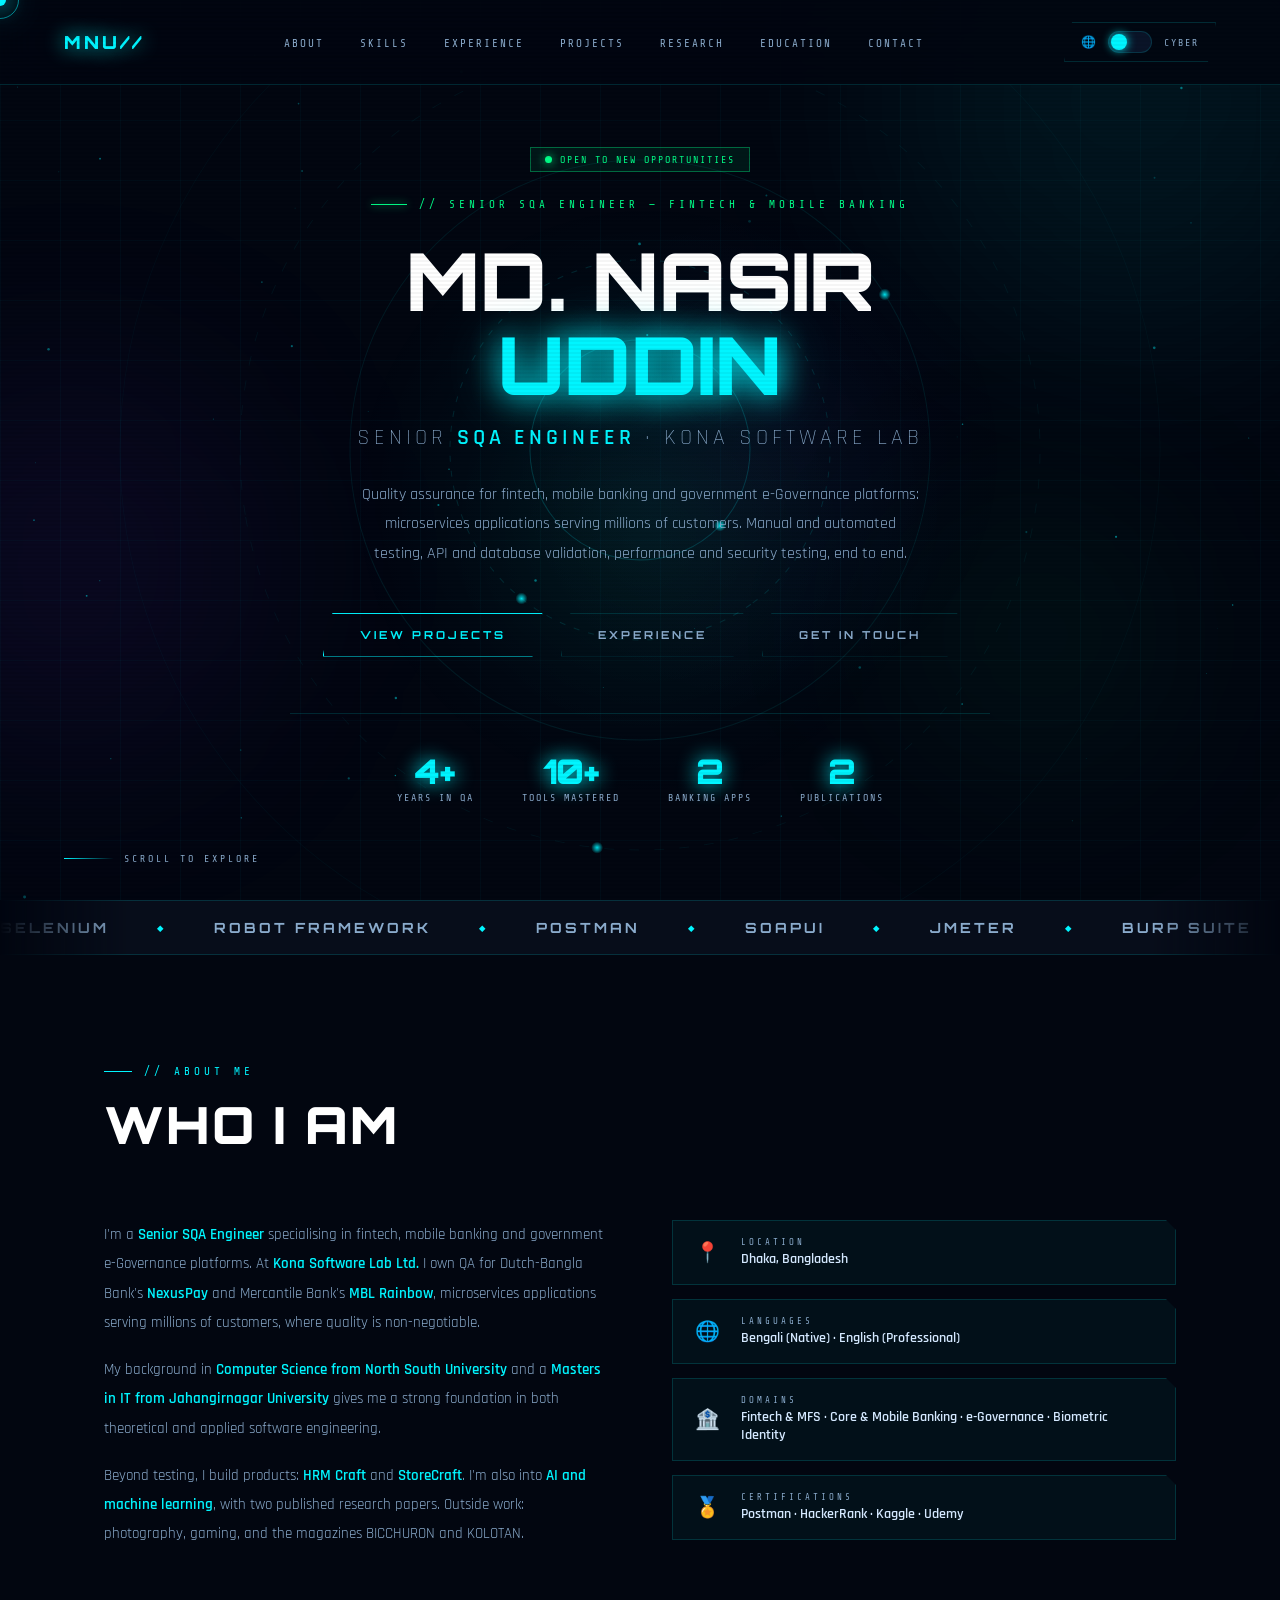
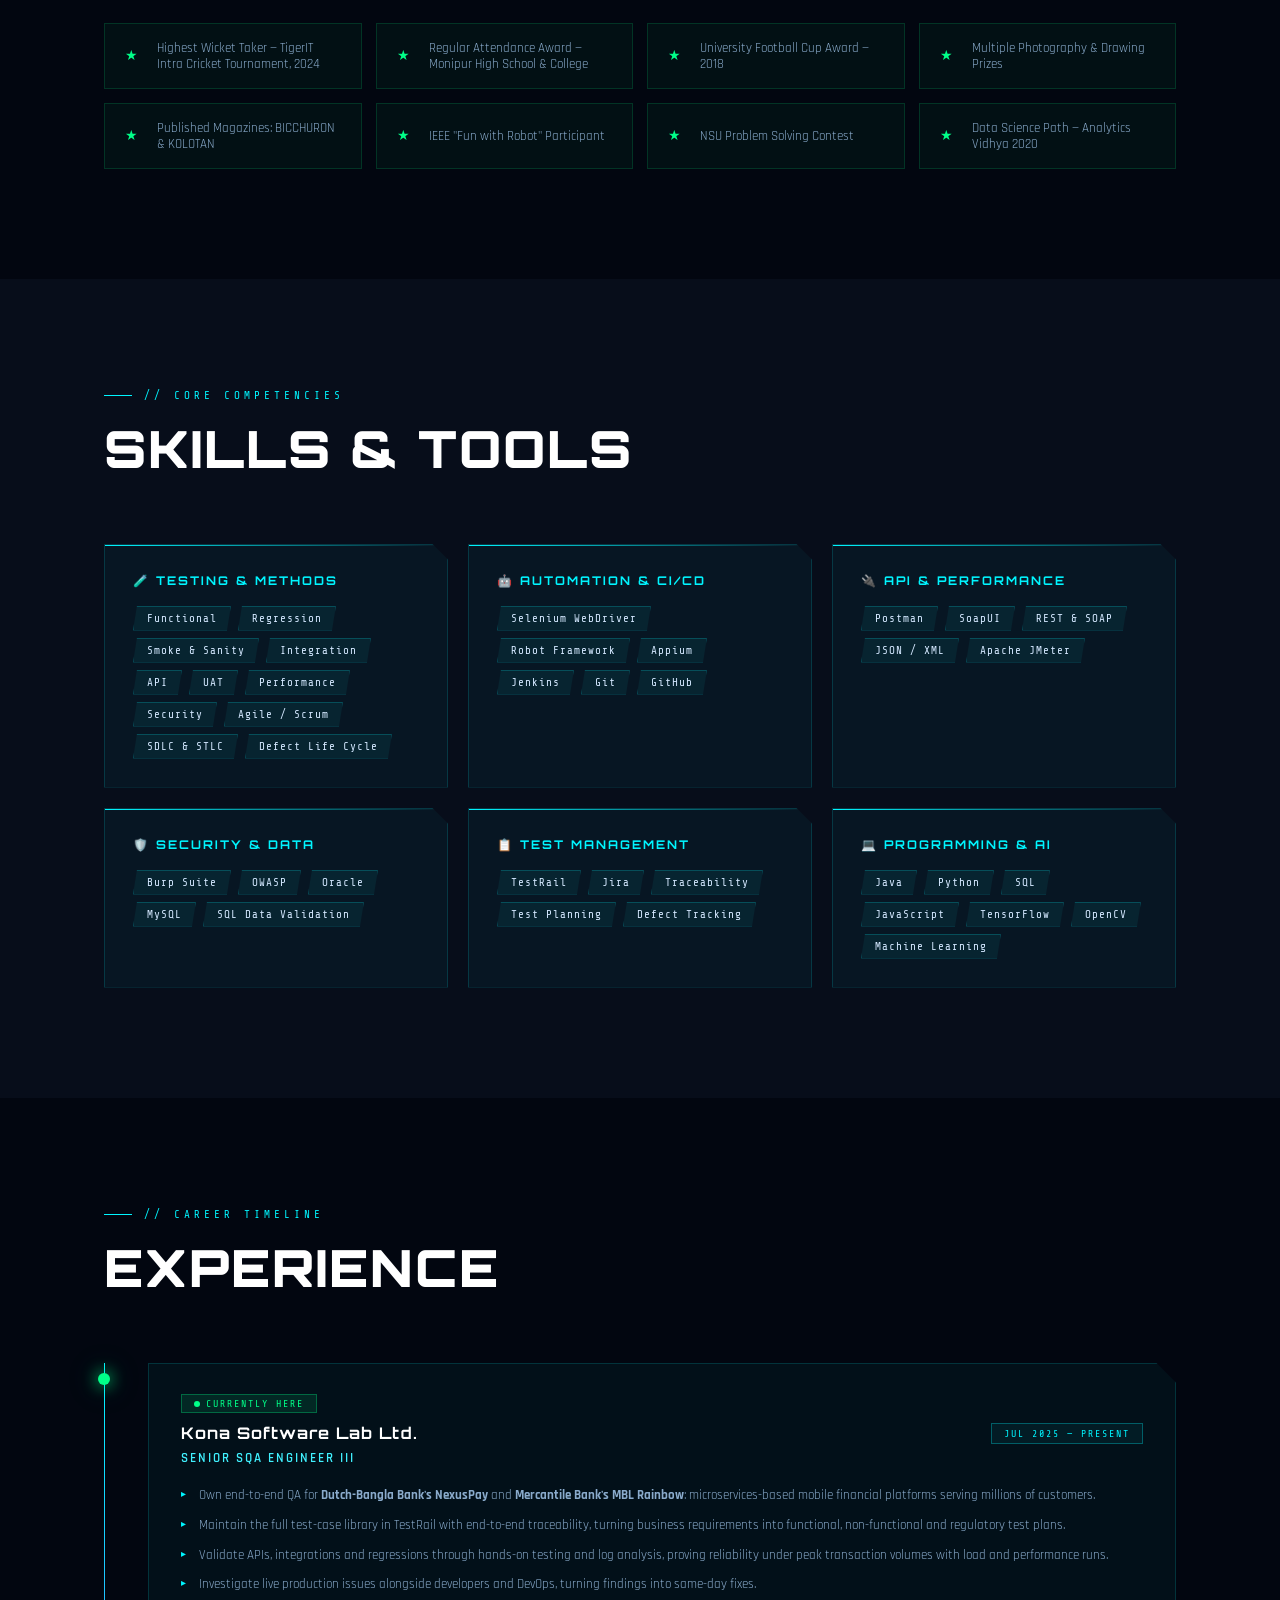
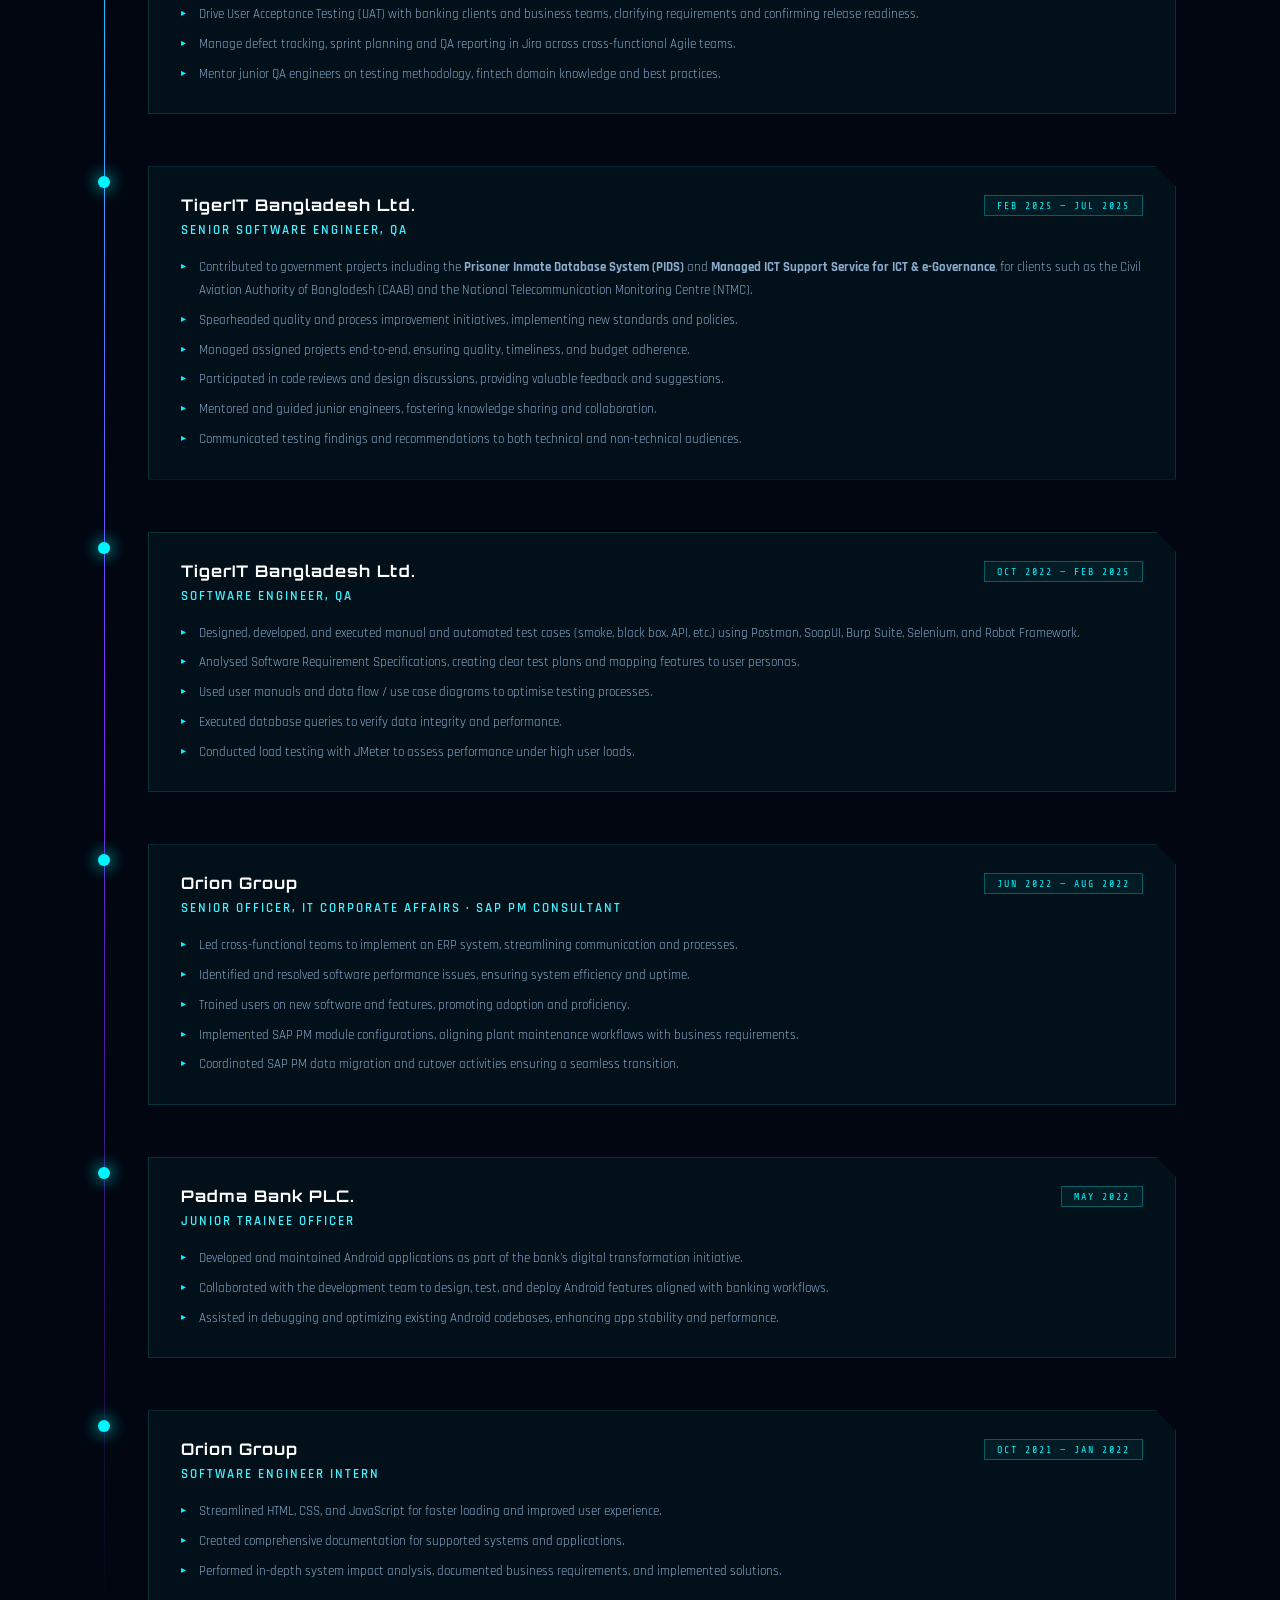
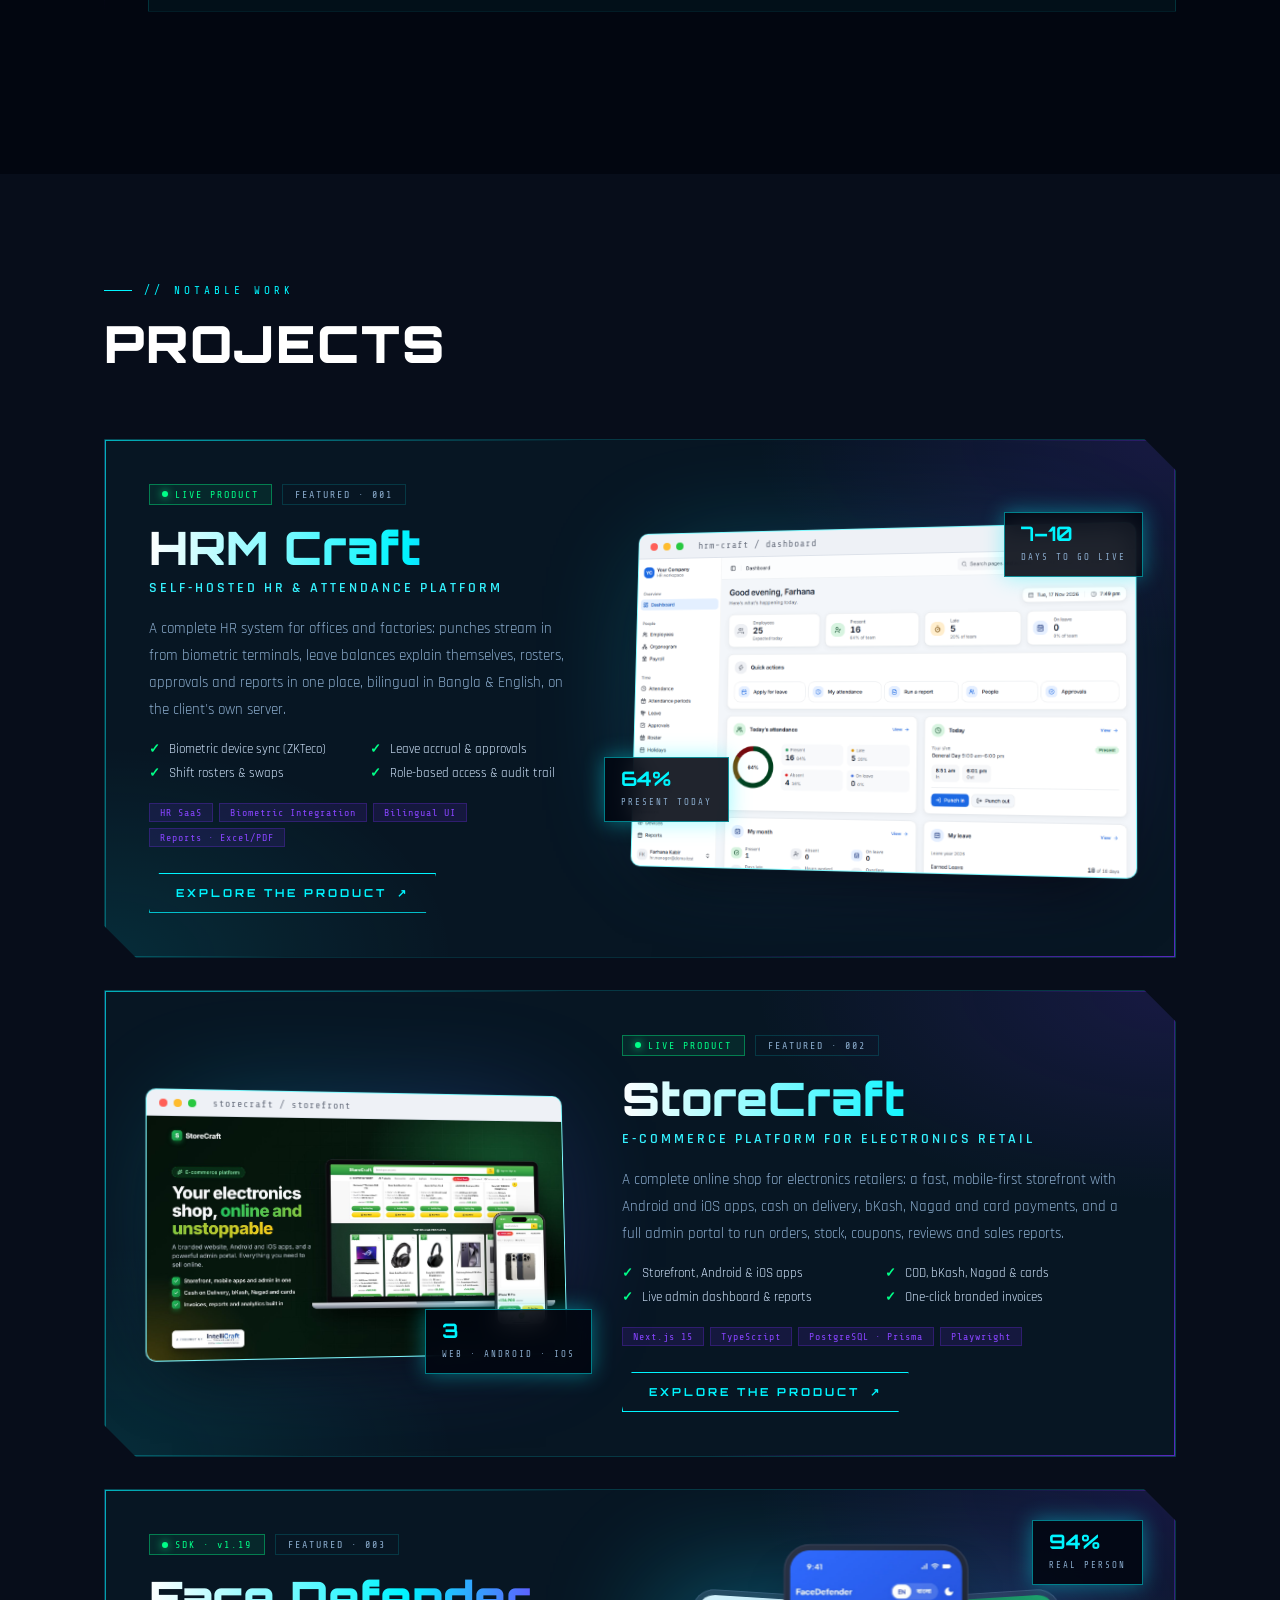
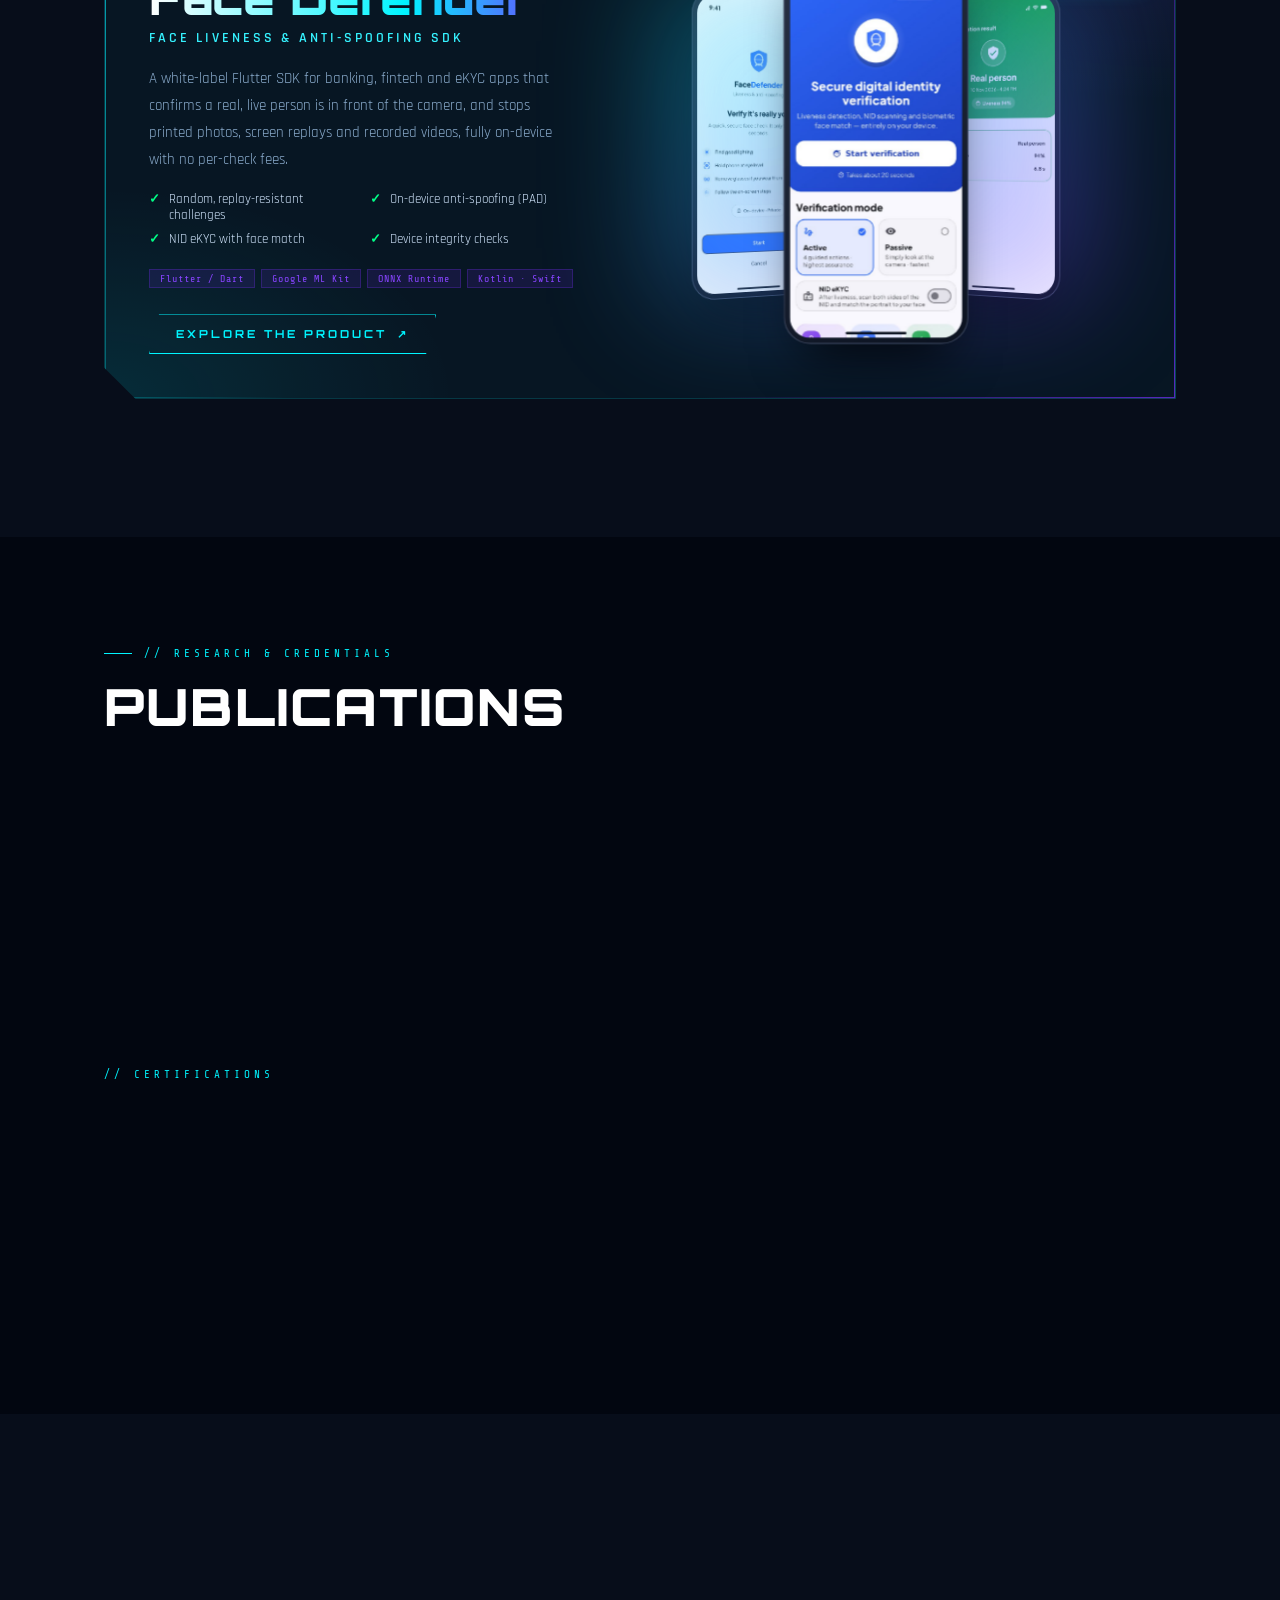
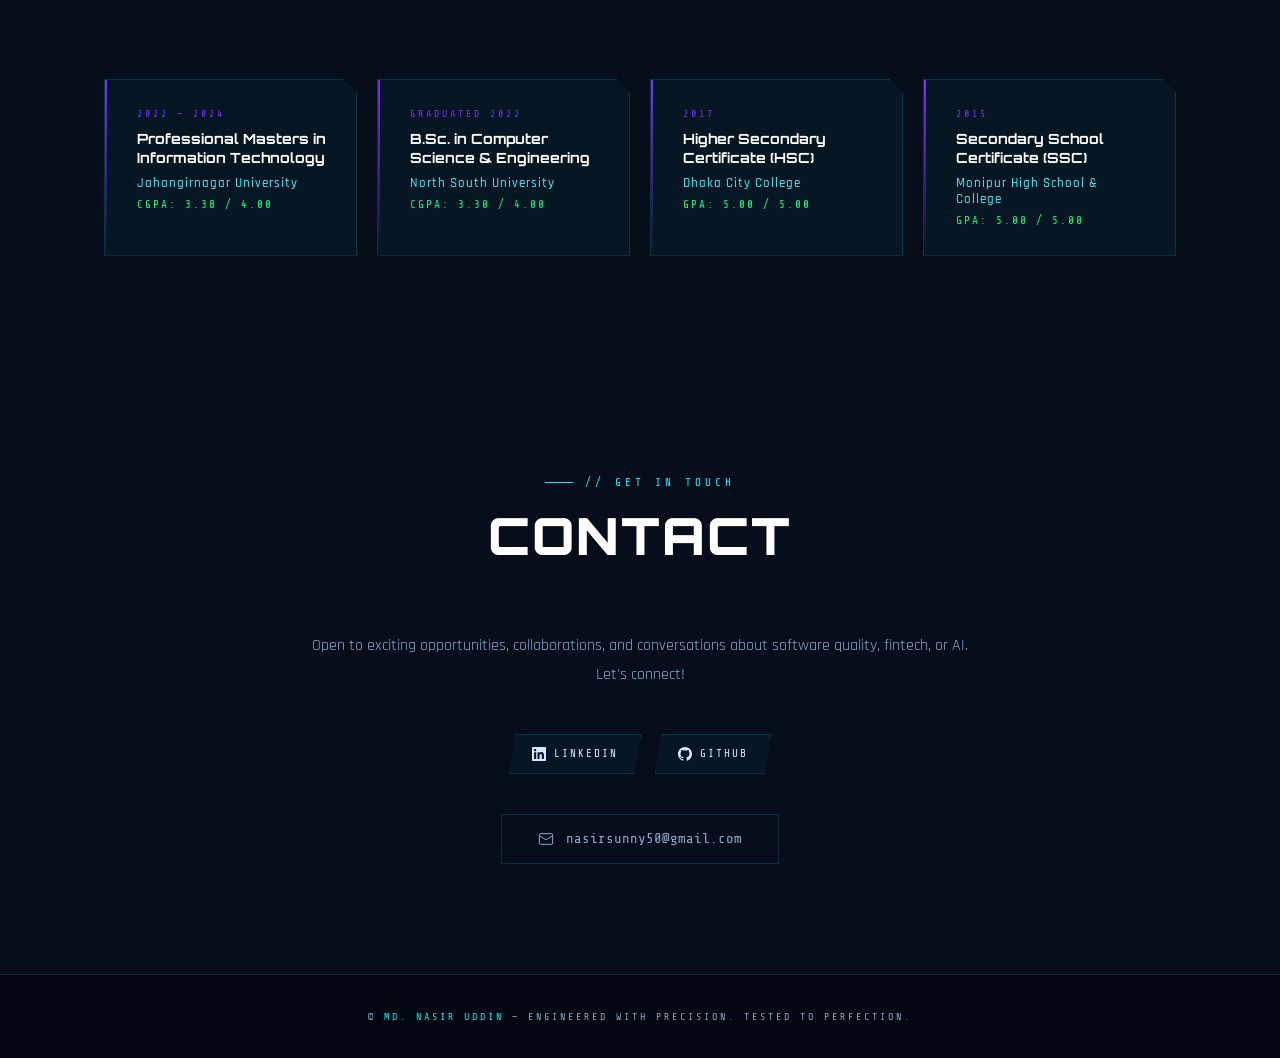
==== commit 8e5a2eb1: "Add Face Defender product page and portfolio project 003 - New /face-defender page on the shared 3D " ====
--- a/index.html
+++ b/index.html
@@ -674,6 +674,16 @@
 .cert b { font-size:14px; color:var(--text-head); font-weight:600; line-height:1.4; }
 .cert span { font-family:var(--font-mono); font-size:10px; letter-spacing:1px; color:var(--text-dim); }
 
+.pf-phones { display:flex; justify-content:center; align-items:center; min-height:420px; perspective:1200px; transform-style:preserve-3d; }
+.pf-phone { position:relative; width:150px; aspect-ratio:590/1278; padding:6px; border-radius:26px; background:linear-gradient(145deg,#2a3346,#0b1220);
+  box-shadow:inset 0 0 0 1px #3a455c, 0 30px 50px -20px rgba(0,0,0,.8); transition:transform .6s cubic-bezier(.2,.7,.2,1); }
+.pf-phone img { width:100%; height:100%; object-fit:cover; border-radius:20px; display:block; }
+.pf-phone.p1 { transform:translateX(40px) translateZ(-80px) rotateY(28deg); }
+.pf-phone.p2 { width:180px; z-index:2; transform:translateZ(30px); }
+.pf-phone.p3 { transform:translateX(-40px) translateZ(-80px) rotateY(-28deg); }
+.proj-feature:hover .pf-phone.p1 { transform:translateX(10px) translateZ(-60px) rotateY(18deg); }
+.proj-feature:hover .pf-phone.p3 { transform:translateX(-10px) translateZ(-60px) rotateY(-18deg); }
+.proj-feature:hover .pf-phone.p2 { transform:translateZ(50px) translateY(-6px); }
 /* ============================================================
    EDUCATION
    ============================================================ */
@@ -825,6 +835,7 @@
   .toggle-label { display:none; }
   .proj-feature { grid-template-columns:1fr; padding:28px 22px; gap:36px; }
   .pf-points { grid-template-columns:1fr; }
+  .pf-phones { min-height:330px; } .pf-phone { width:110px; } .pf-phone.p2 { width:140px; }
   .pf-f1 { left:-6px; } .pf-f2 { right:-4px; }
   .pf-rev .pf-f1 { right:-4px; left:auto; bottom:-14px; }
   .pf-rev .pf-visual { order:0; }
@@ -1214,6 +1225,37 @@
           <img src="storecraft/shots/01-hero.jpg" alt="StoreCraft storefront on laptop and phone, with the admin portal" width="1600" height="900" loading="lazy">
         </div>
         <div class="pf-float pf-f1"><b>3</b><span>web · android · ios</span></div>
+      </div>
+    </a>
+
+    <!-- FEATURED: FACE DEFENDER -->
+    <a href="face-defender/" target="_blank" rel="noopener" class="proj-feature reveal" aria-label="Open Face Defender product page in a new tab">
+      <div class="pf-text">
+        <div class="pf-badges">
+          <span class="pf-badge live">SDK · v1.19</span>
+          <span class="pf-badge">FEATURED · 003</span>
+        </div>
+        <h3 class="pf-name">Face Defender</h3>
+        <div class="pf-sub">Face Liveness &amp; Anti-Spoofing SDK</div>
+        <p class="pf-desc">A white-label Flutter SDK for banking, fintech and eKYC apps that confirms a real, live person is in front of the camera, and stops printed photos, screen replays and recorded videos, fully on-device with no per-check fees.</p>
+        <ul class="pf-points">
+          <li>Random, replay-resistant challenges</li>
+          <li>On-device anti-spoofing (PAD)</li>
+          <li>NID eKYC with face match</li>
+          <li>Device integrity checks</li>
+        </ul>
+        <div class="proj-techs">
+          <span class="tech-pill">Flutter / Dart</span><span class="tech-pill">Google ML Kit</span>
+          <span class="tech-pill">ONNX Runtime</span><span class="tech-pill">Kotlin · Swift</span>
+        </div>
+        <span class="pf-cta">Explore the product <span class="pf-arrow">↗</span></span>
+      </div>
+      <div class="pf-visual pf-phones">
+        <div class="pf-glow"></div>
+        <div class="pf-phone p1"><img src="face-defender/shots/verification_start.jpg" alt="" loading="lazy" width="590" height="1278"></div>
+        <div class="pf-phone p2"><img src="face-defender/shots/home_screen.jpg" alt="Face Defender app on a phone" loading="lazy" width="590" height="1278"></div>
+        <div class="pf-phone p3"><img src="face-defender/shots/verified_result.jpg" alt="" loading="lazy" width="590" height="1278"></div>
+        <div class="pf-float pf-f2"><b>94%</b><span>real person</span></div>
       </div>
     </a>
   </div>
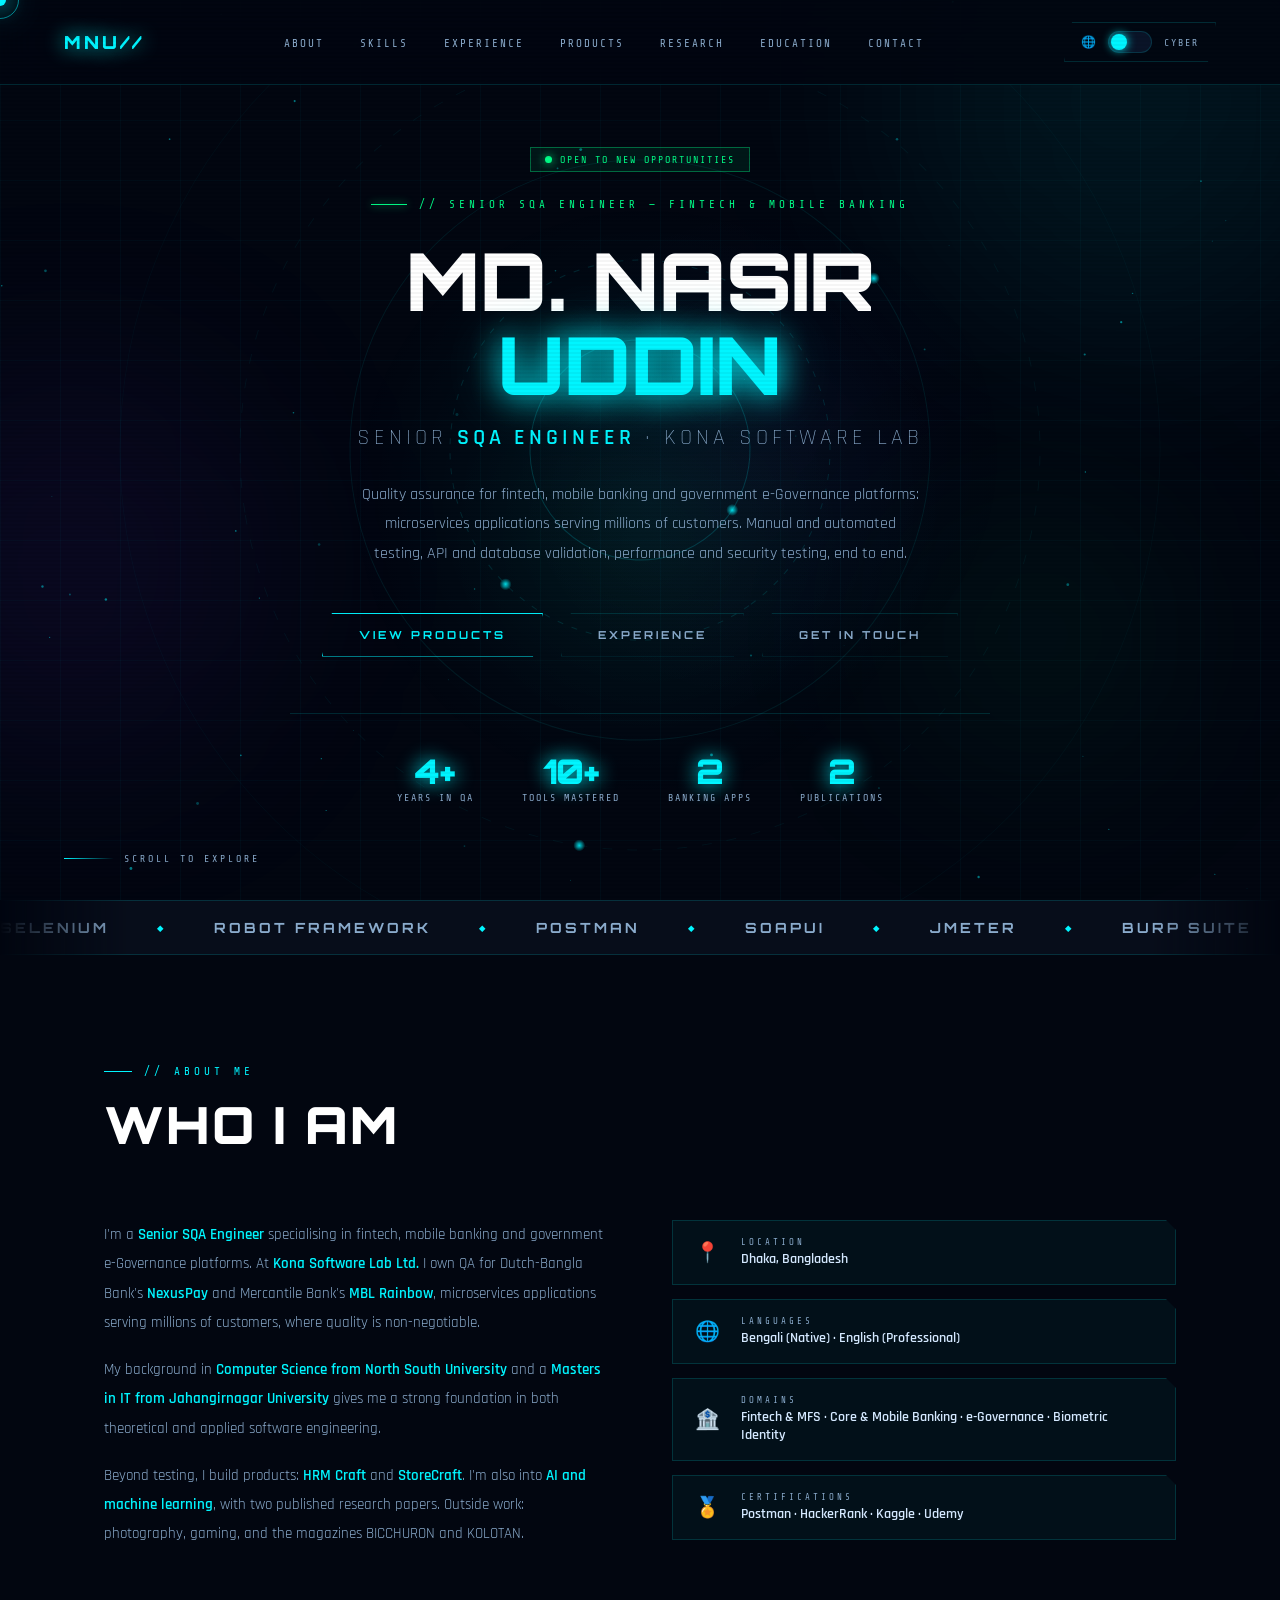
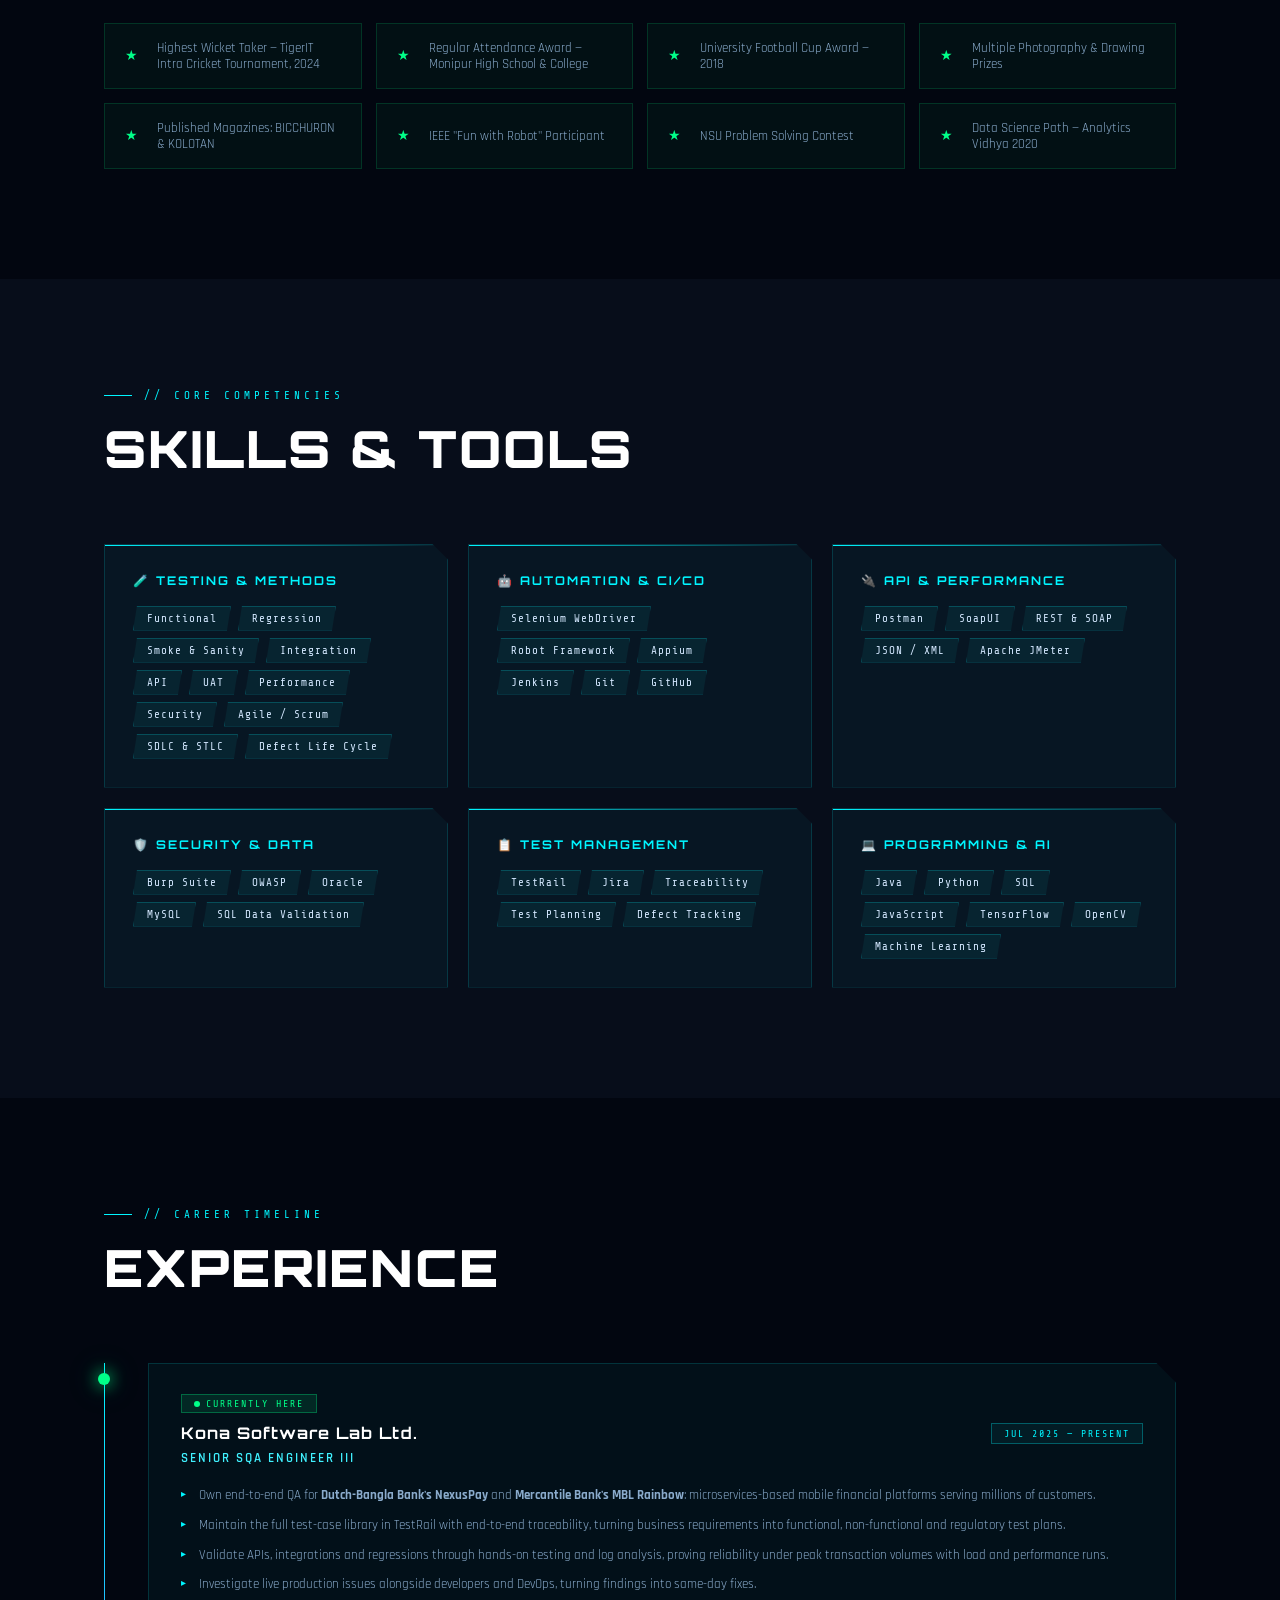
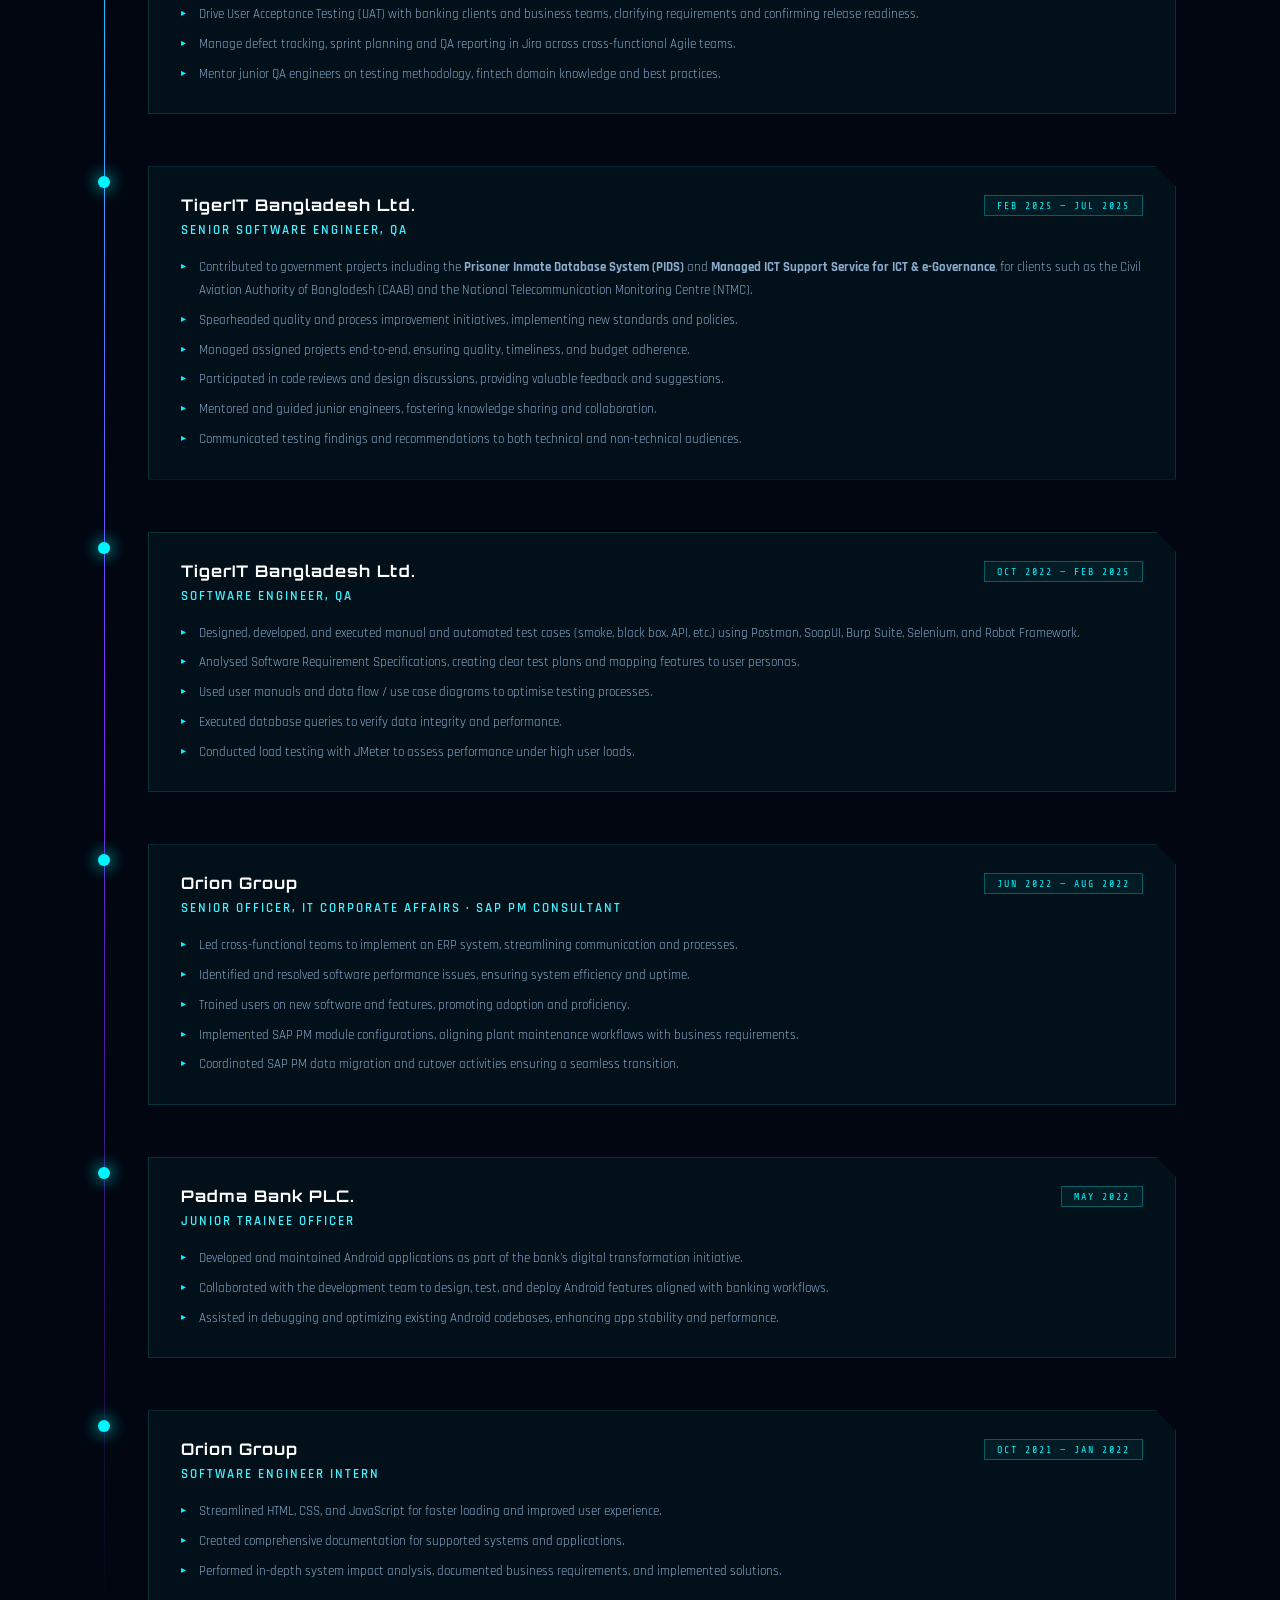
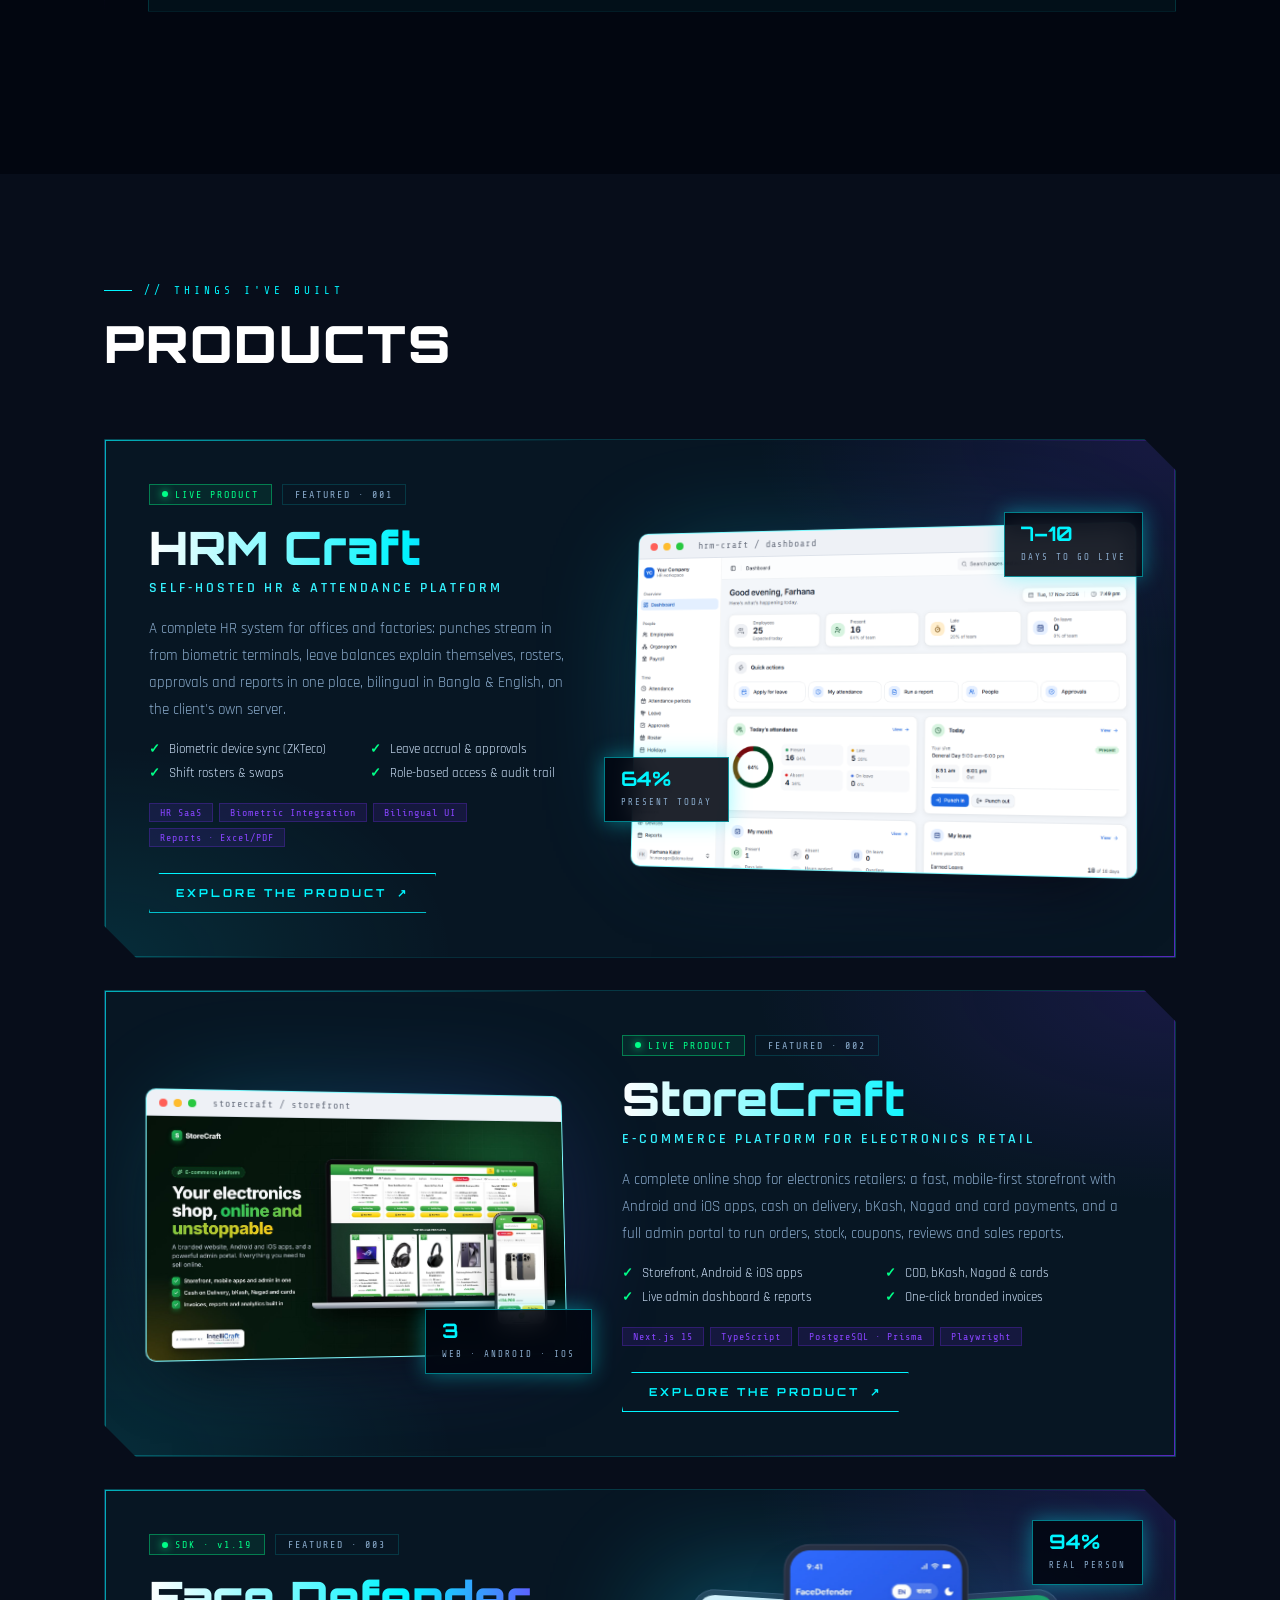
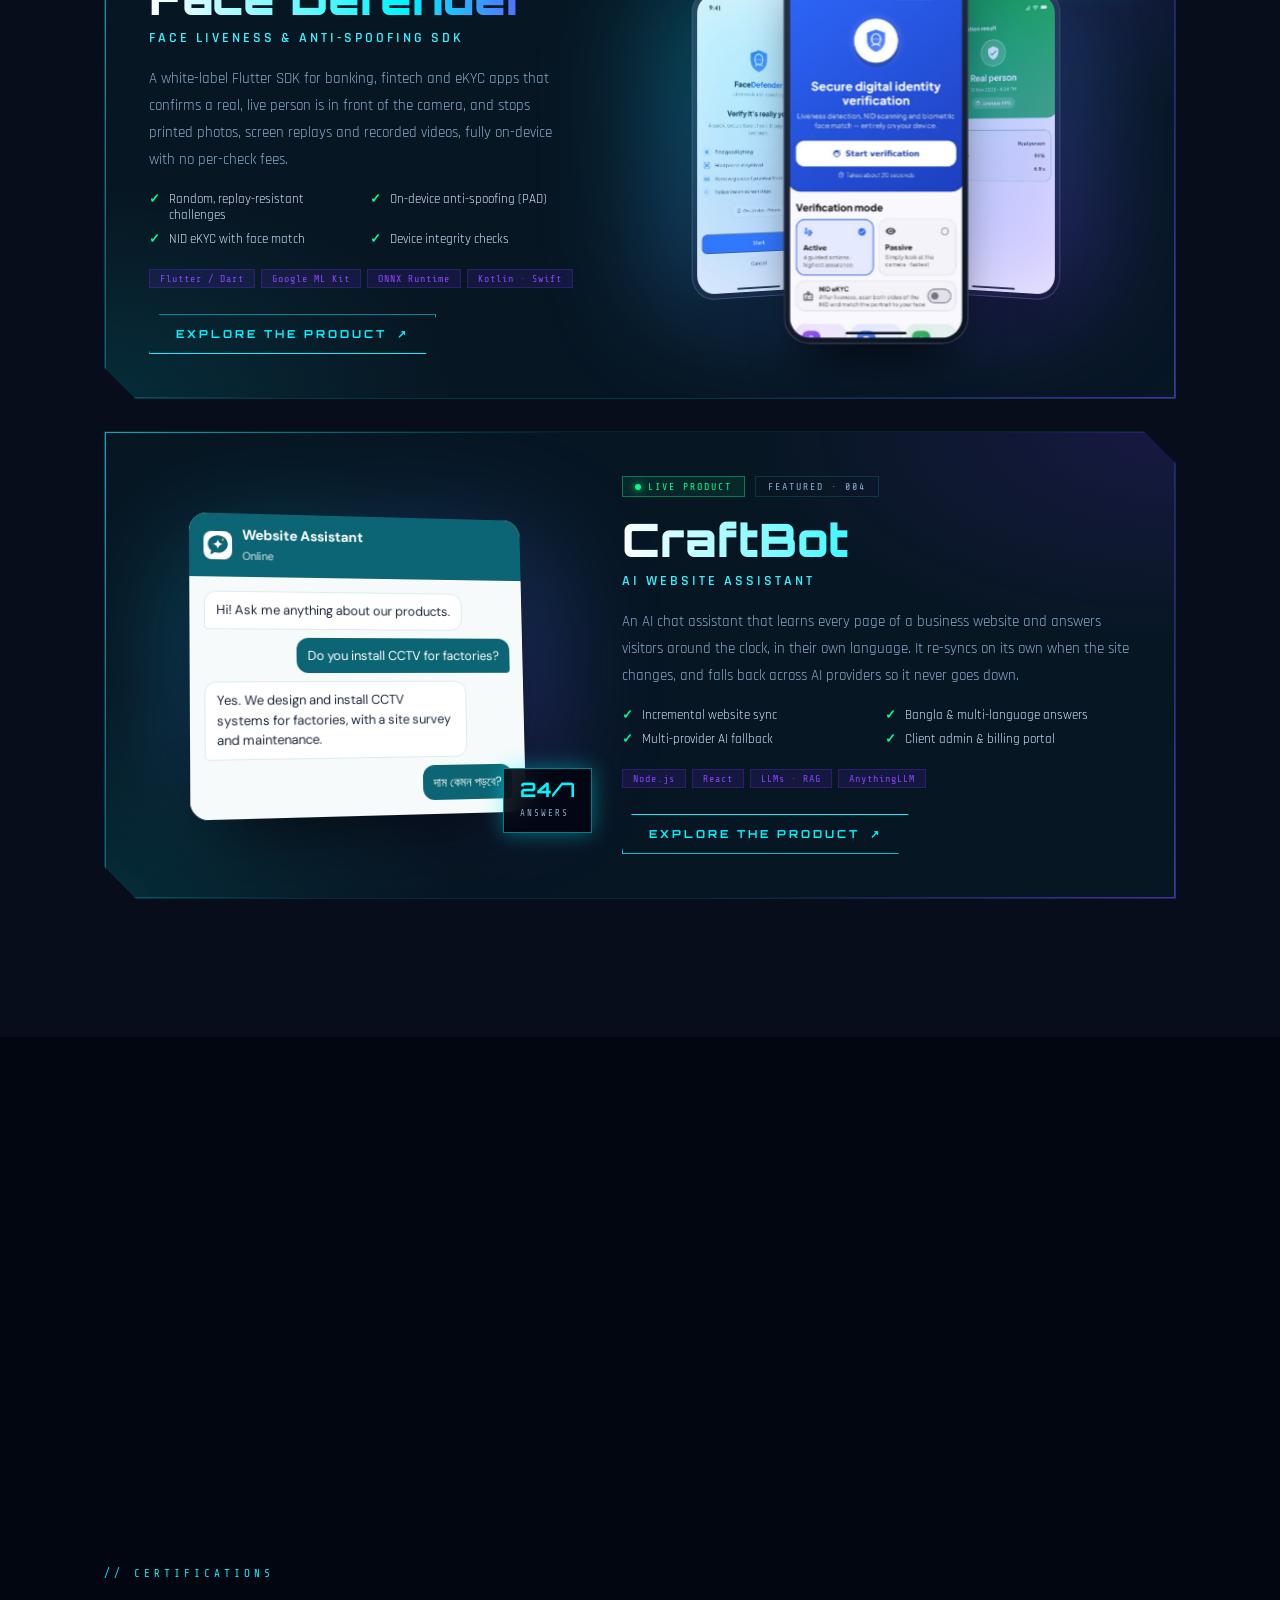
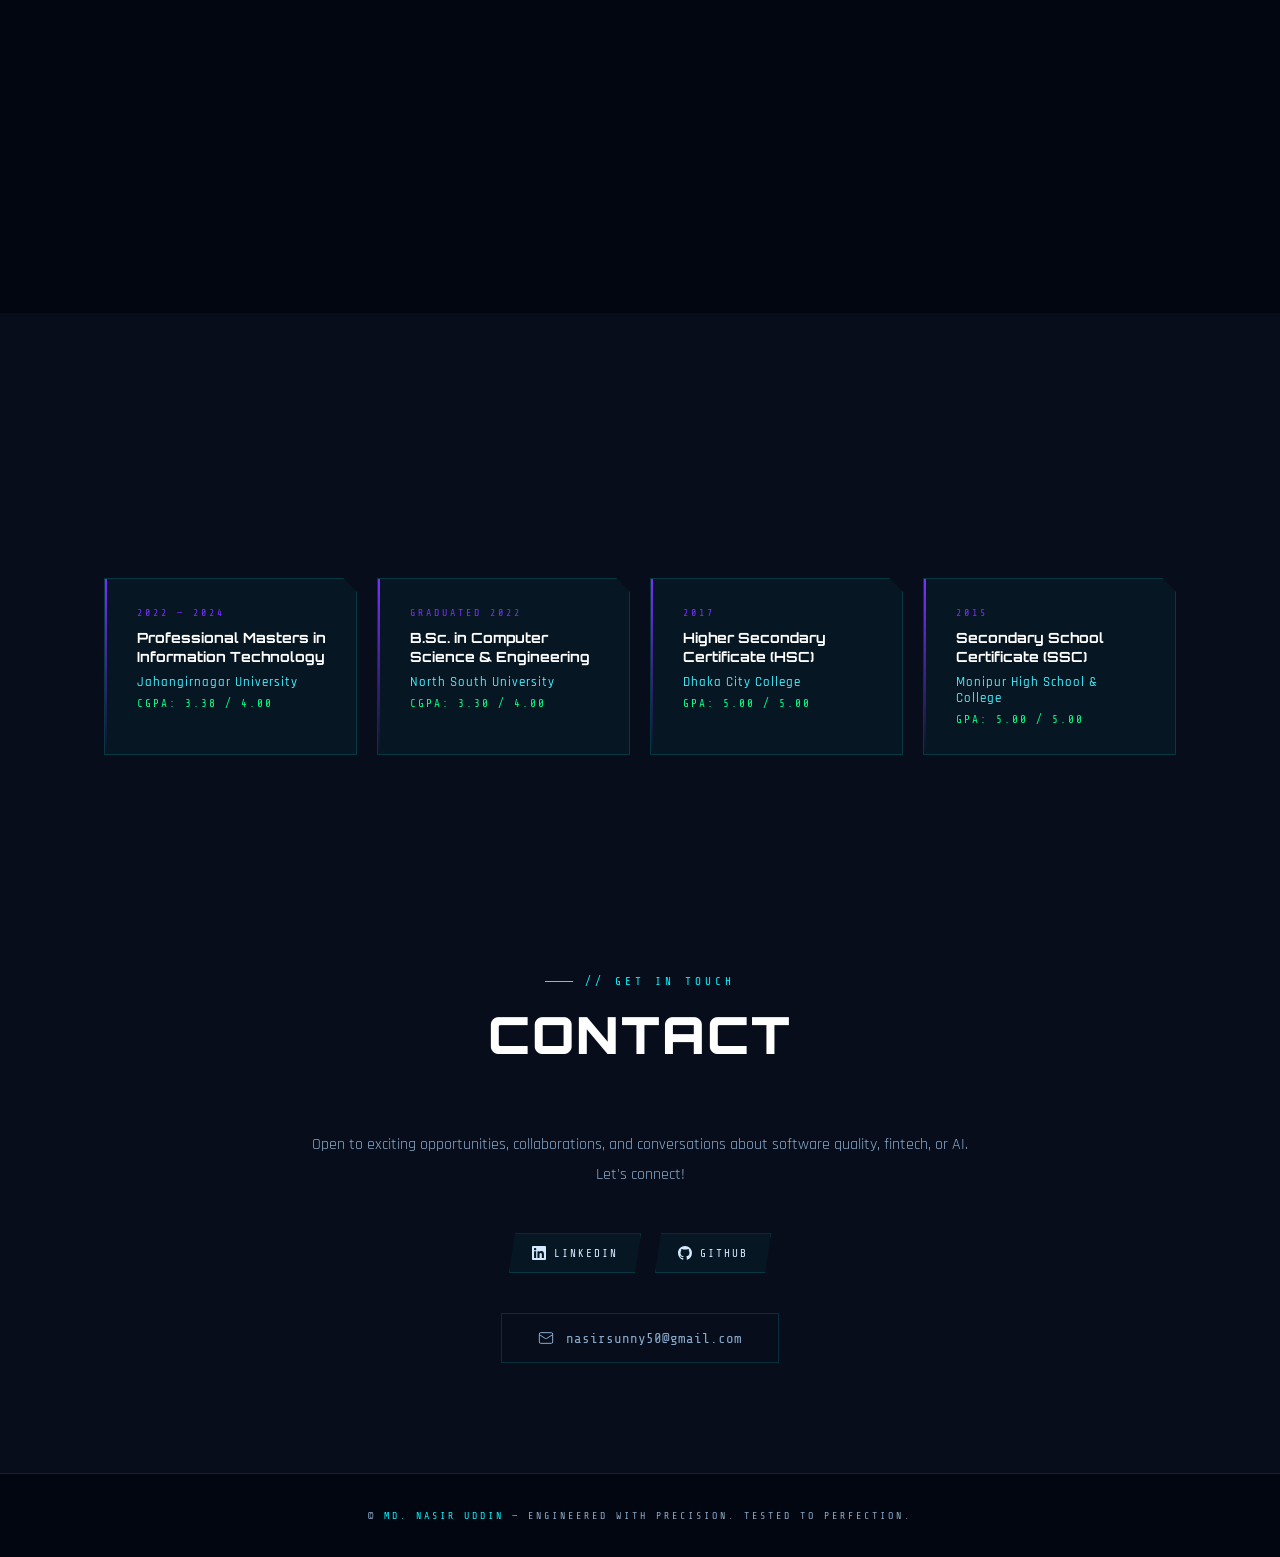
==== commit 8f6a27e9: "Add CraftBot product page; rename portfolio Projects to Products - New /craftbot page on the shared " ====
--- a/index.html
+++ b/index.html
@@ -684,6 +684,16 @@
 .proj-feature:hover .pf-phone.p1 { transform:translateX(10px) translateZ(-60px) rotateY(18deg); }
 .proj-feature:hover .pf-phone.p3 { transform:translateX(-10px) translateZ(-60px) rotateY(-18deg); }
 .proj-feature:hover .pf-phone.p2 { transform:translateZ(50px) translateY(-6px); }
+.pf-chat { position:relative; width:min(340px,100%); margin:0 auto; border-radius:18px; overflow:hidden; background:#fff; box-shadow:0 40px 70px -28px rgba(0,0,0,.8);
+  transform:rotateY(12deg) rotateX(4deg); transition:transform .6s cubic-bezier(.2,.7,.2,1); }
+.proj-feature:hover .pf-chat { transform:rotateY(0) rotateX(0) scale(1.03); }
+.pc-head { display:flex; align-items:center; gap:10px; padding:12px 14px; background:#0B6574; color:#fff; font-family:'DM Sans',sans-serif; }
+.pc-head img { background:#fff; border-radius:8px; padding:2px; }
+.pc-head b { display:block; font-size:14px; } .pc-head small { font-size:11px; opacity:.85; }
+.pc-body { display:flex; flex-direction:column; gap:8px; padding:14px; background:#f6fafa; font-family:'DM Sans',sans-serif; font-size:13px; line-height:1.5; }
+.pc-body p { max-width:85%; padding:8px 11px; border-radius:12px; margin:0; }
+.pc-body .b { align-self:flex-start; background:#fff; border:1px solid #dcebed; color:#1e293b; border-bottom-left-radius:4px; }
+.pc-body .u { align-self:flex-end; background:#0B6574; color:#fff; border-bottom-right-radius:4px; }
 /* ============================================================
    EDUCATION
    ============================================================ */
@@ -872,7 +882,7 @@
     <li><a href="#about">About</a></li>
     <li><a href="#skills">Skills</a></li>
     <li><a href="#experience">Experience</a></li>
-    <li><a href="#projects">Projects</a></li>
+    <li><a href="#projects">Products</a></li>
     <li><a href="#publications">Research</a></li>
     <li><a href="#education">Education</a></li>
     <li><a href="#contact">Contact</a></li>
@@ -897,7 +907,7 @@
     <div class="hero-role">Senior <strong>SQA Engineer</strong> · Kona Software Lab</div>
     <p class="hero-desc">Quality assurance for fintech, mobile banking and government e-Governance platforms: microservices applications serving millions of customers. Manual and automated testing, API and database validation, performance and security testing, end to end.</p>
     <div class="hero-btns">
-      <a href="#projects" class="btn-p">View Projects</a>
+      <a href="#projects" class="btn-p">View Products</a>
       <a href="#experience" class="btn-s">Experience</a>
       <a href="#contact" class="btn-s">Get In Touch</a>
     </div>
@@ -1160,8 +1170,8 @@
 <section id="projects">
   <div class="section-wrap">
     <div class="section-header">
-      <div class="section-tag">// Notable Work</div>
-      <h2 class="section-title">PROJECTS</h2>
+      <div class="section-tag">// Things I've Built</div>
+      <h2 class="section-title">PRODUCTS</h2>
     </div>
     <!-- FEATURED: HRM CRAFT -->
     <a href="hrm/" target="_blank" rel="noopener" class="proj-feature reveal" aria-label="Open HRM Craft product page in a new tab">
@@ -1256,6 +1266,43 @@
         <div class="pf-phone p2"><img src="face-defender/shots/home_screen.jpg" alt="Face Defender app on a phone" loading="lazy" width="590" height="1278"></div>
         <div class="pf-phone p3"><img src="face-defender/shots/verified_result.jpg" alt="" loading="lazy" width="590" height="1278"></div>
         <div class="pf-float pf-f2"><b>94%</b><span>real person</span></div>
+      </div>
+    </a>
+
+    <!-- FEATURED: CRAFTBOT -->
+    <a href="craftbot/" target="_blank" rel="noopener" class="proj-feature pf-rev reveal" aria-label="Open CraftBot product page in a new tab">
+      <div class="pf-text">
+        <div class="pf-badges">
+          <span class="pf-badge live">LIVE PRODUCT</span>
+          <span class="pf-badge">FEATURED · 004</span>
+        </div>
+        <h3 class="pf-name">CraftBot</h3>
+        <div class="pf-sub">AI Website Assistant</div>
+        <p class="pf-desc">An AI chat assistant that learns every page of a business website and answers visitors around the clock, in their own language. It re-syncs on its own when the site changes, and falls back across AI providers so it never goes down.</p>
+        <ul class="pf-points">
+          <li>Incremental website sync</li>
+          <li>Bangla &amp; multi-language answers</li>
+          <li>Multi-provider AI fallback</li>
+          <li>Client admin &amp; billing portal</li>
+        </ul>
+        <div class="proj-techs">
+          <span class="tech-pill">Node.js</span><span class="tech-pill">React</span>
+          <span class="tech-pill">LLMs · RAG</span><span class="tech-pill">AnythingLLM</span>
+        </div>
+        <span class="pf-cta">Explore the product <span class="pf-arrow">↗</span></span>
+      </div>
+      <div class="pf-visual">
+        <div class="pf-glow"></div>
+        <div class="pf-chat">
+          <div class="pc-head"><img src="craftbot/logo.svg" alt="" width="28" height="28"><span><b>Website Assistant</b><small>Online</small></span></div>
+          <div class="pc-body">
+            <p class="b">Hi! Ask me anything about our products.</p>
+            <p class="u">Do you install CCTV for factories?</p>
+            <p class="b">Yes. We design and install CCTV systems for factories, with a site survey and maintenance.</p>
+            <p class="u" lang="bn">দাম কেমন পড়বে?</p>
+          </div>
+        </div>
+        <div class="pf-float pf-f1"><b>24/7</b><span>answers</span></div>
       </div>
     </a>
   </div>
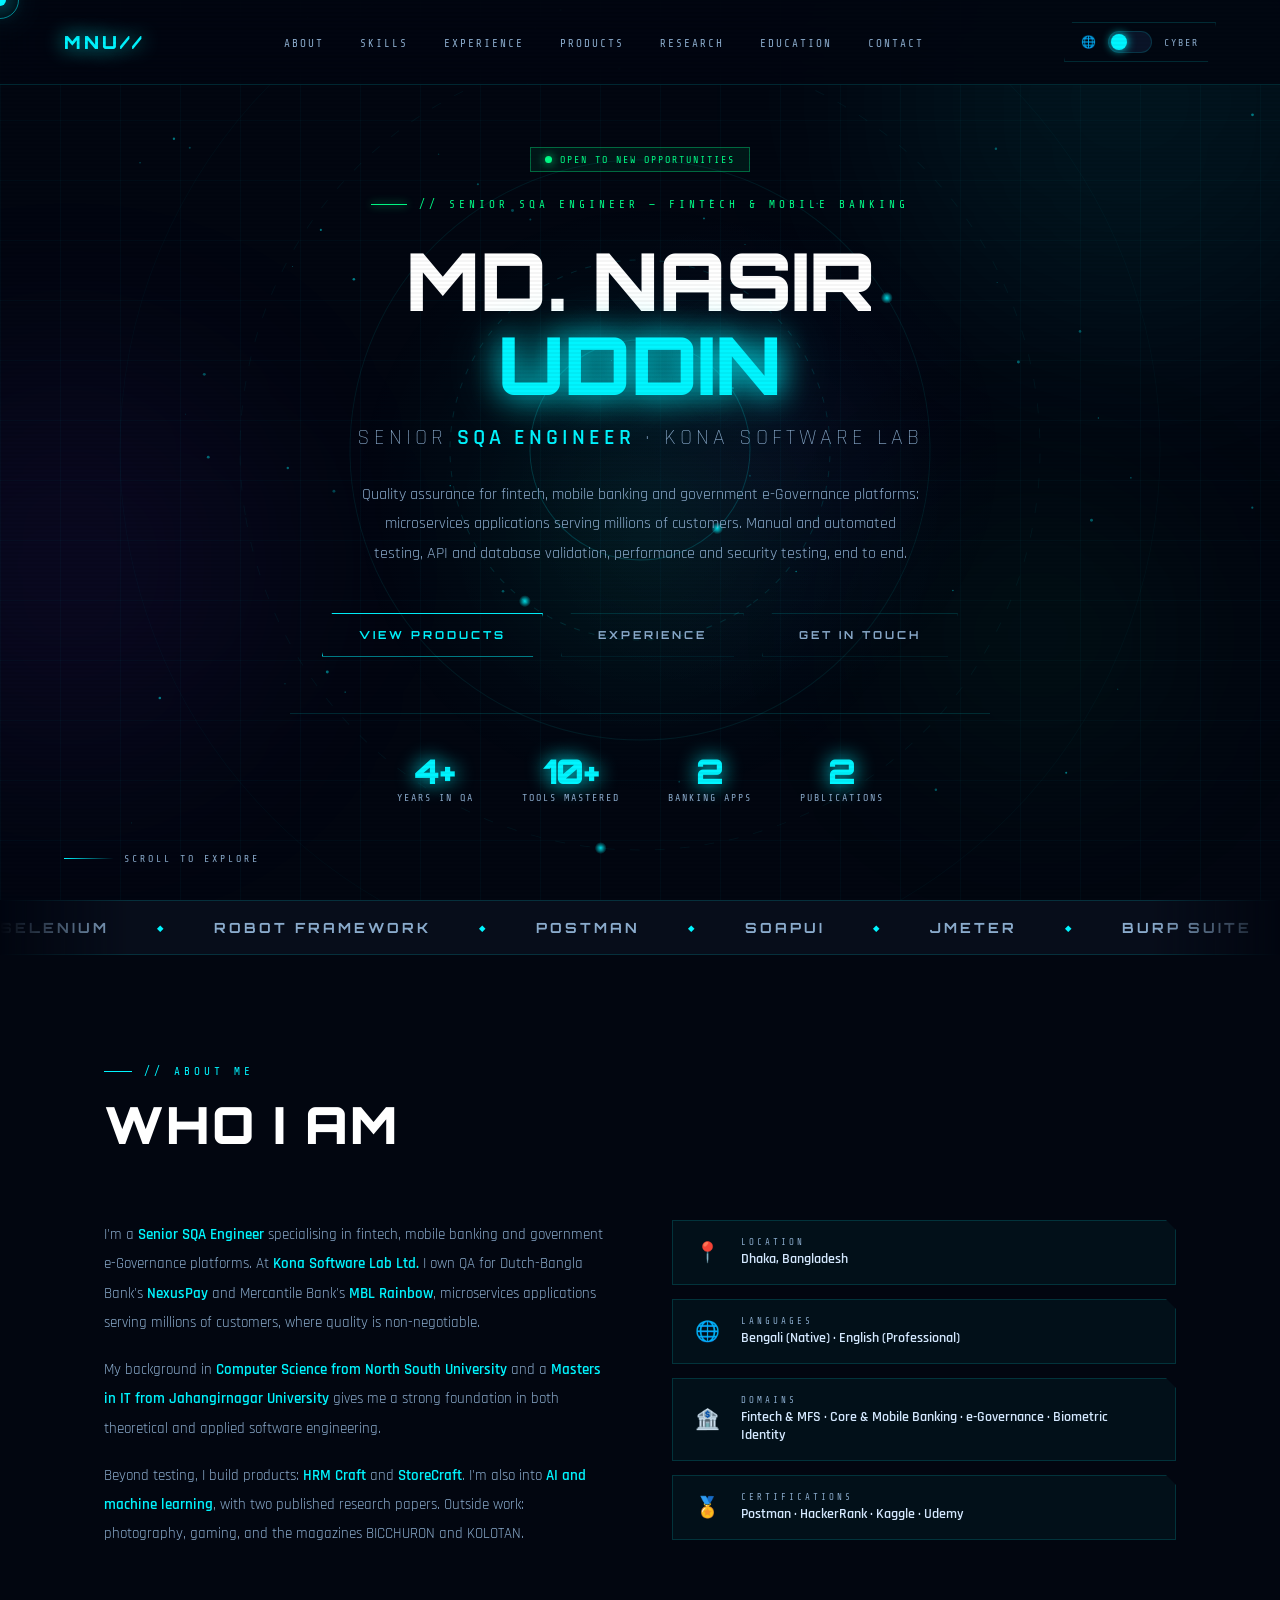
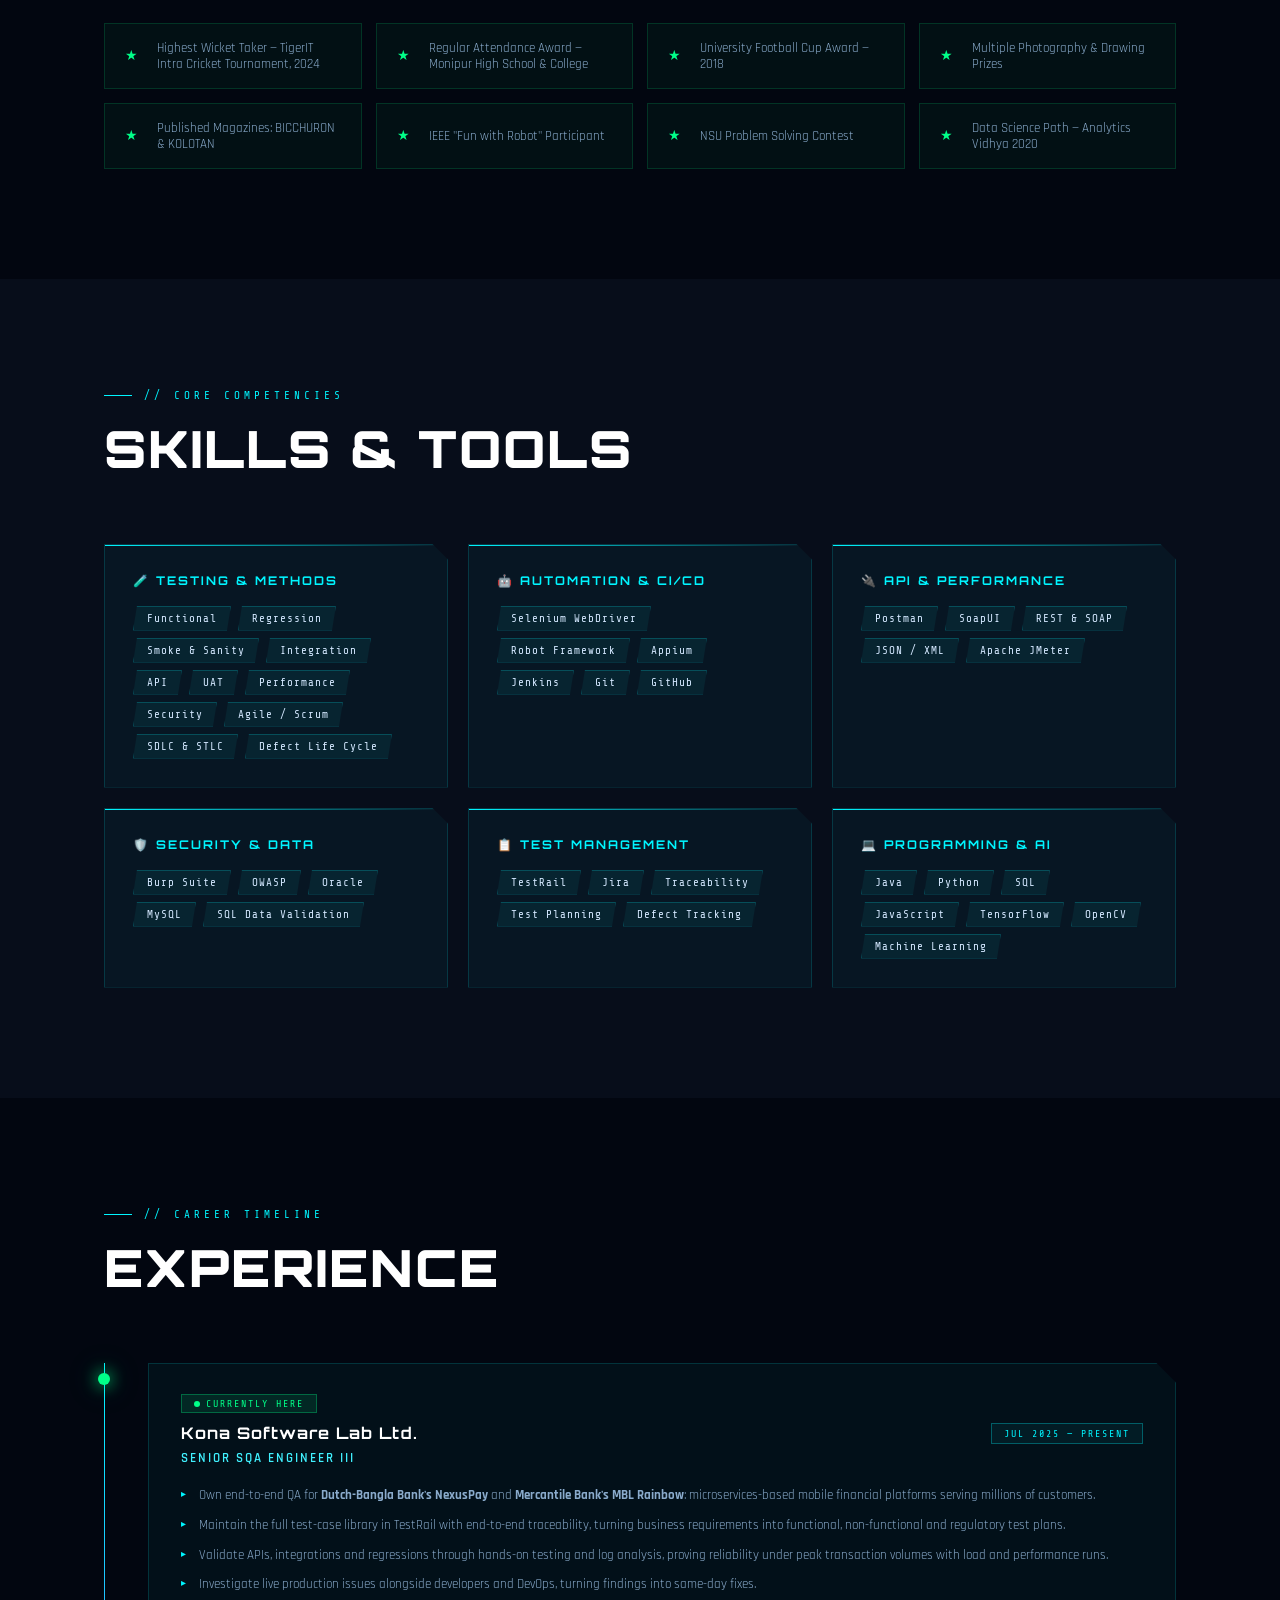
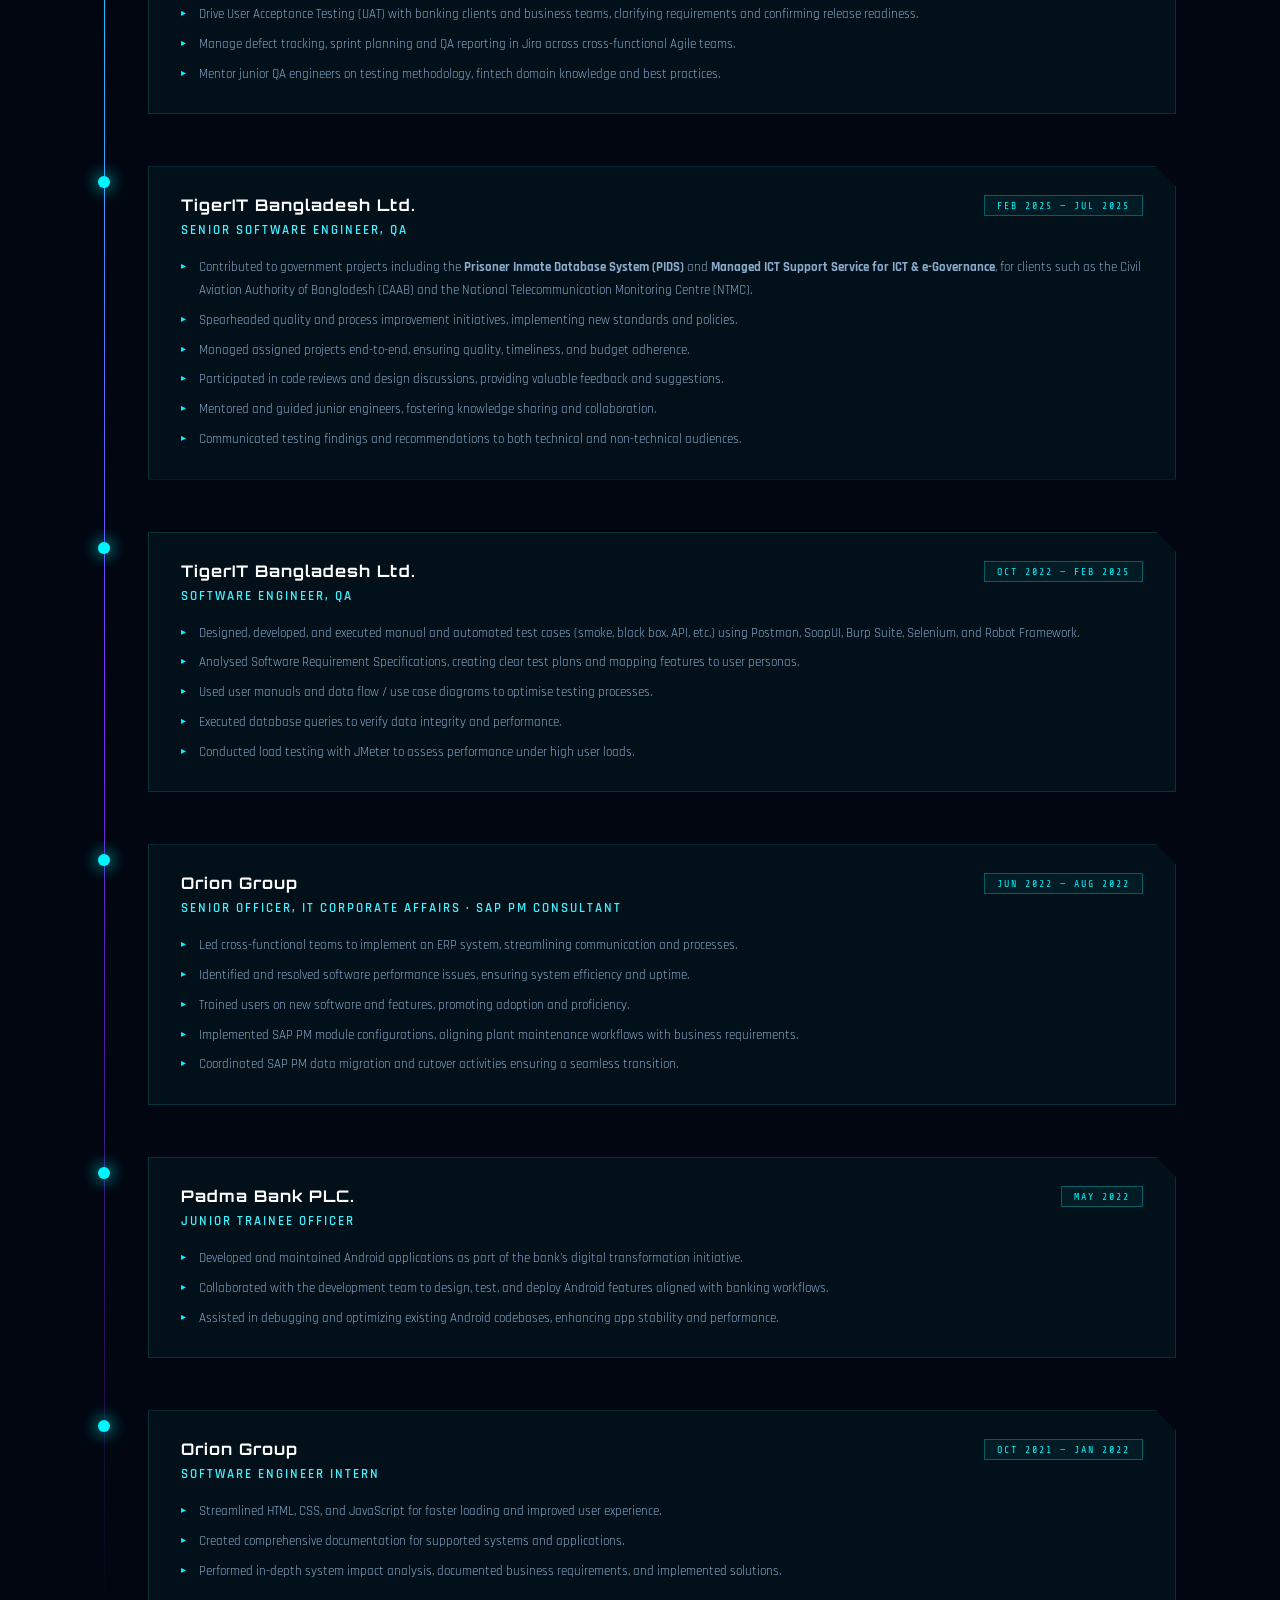
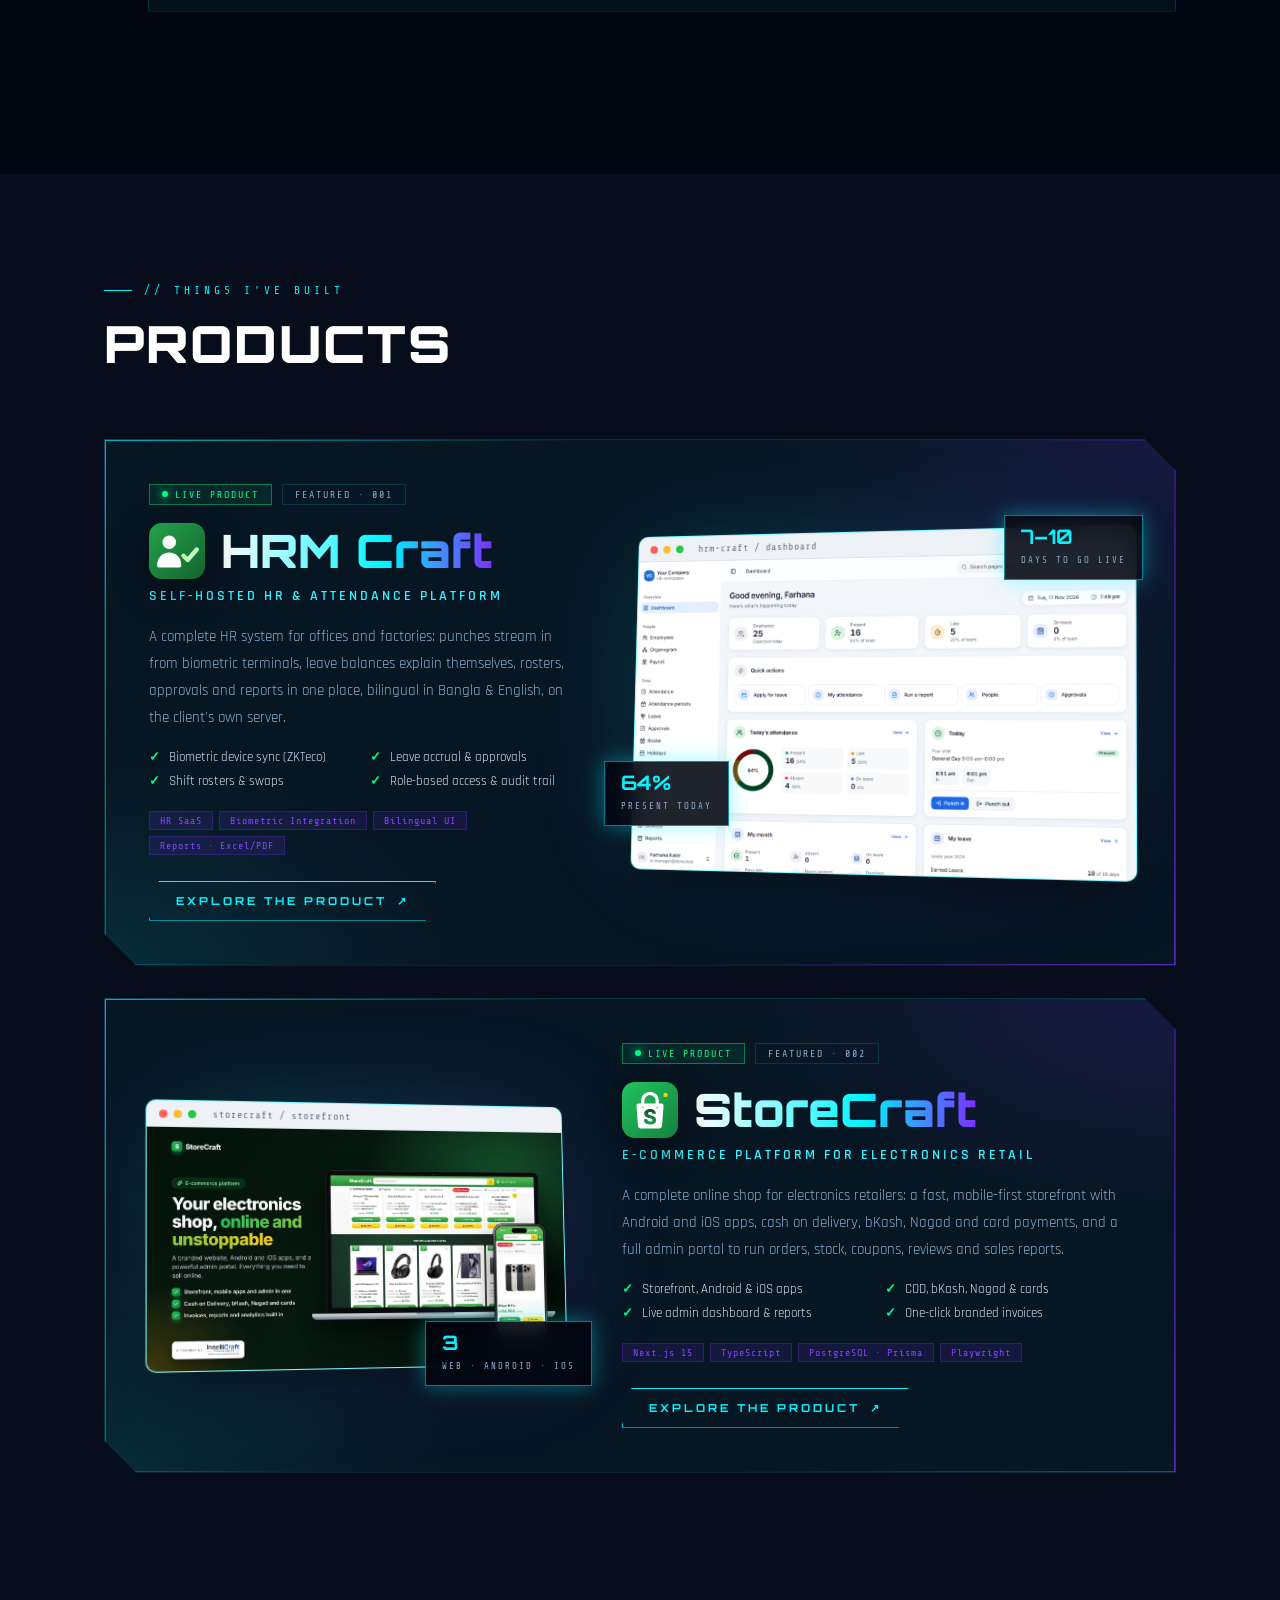
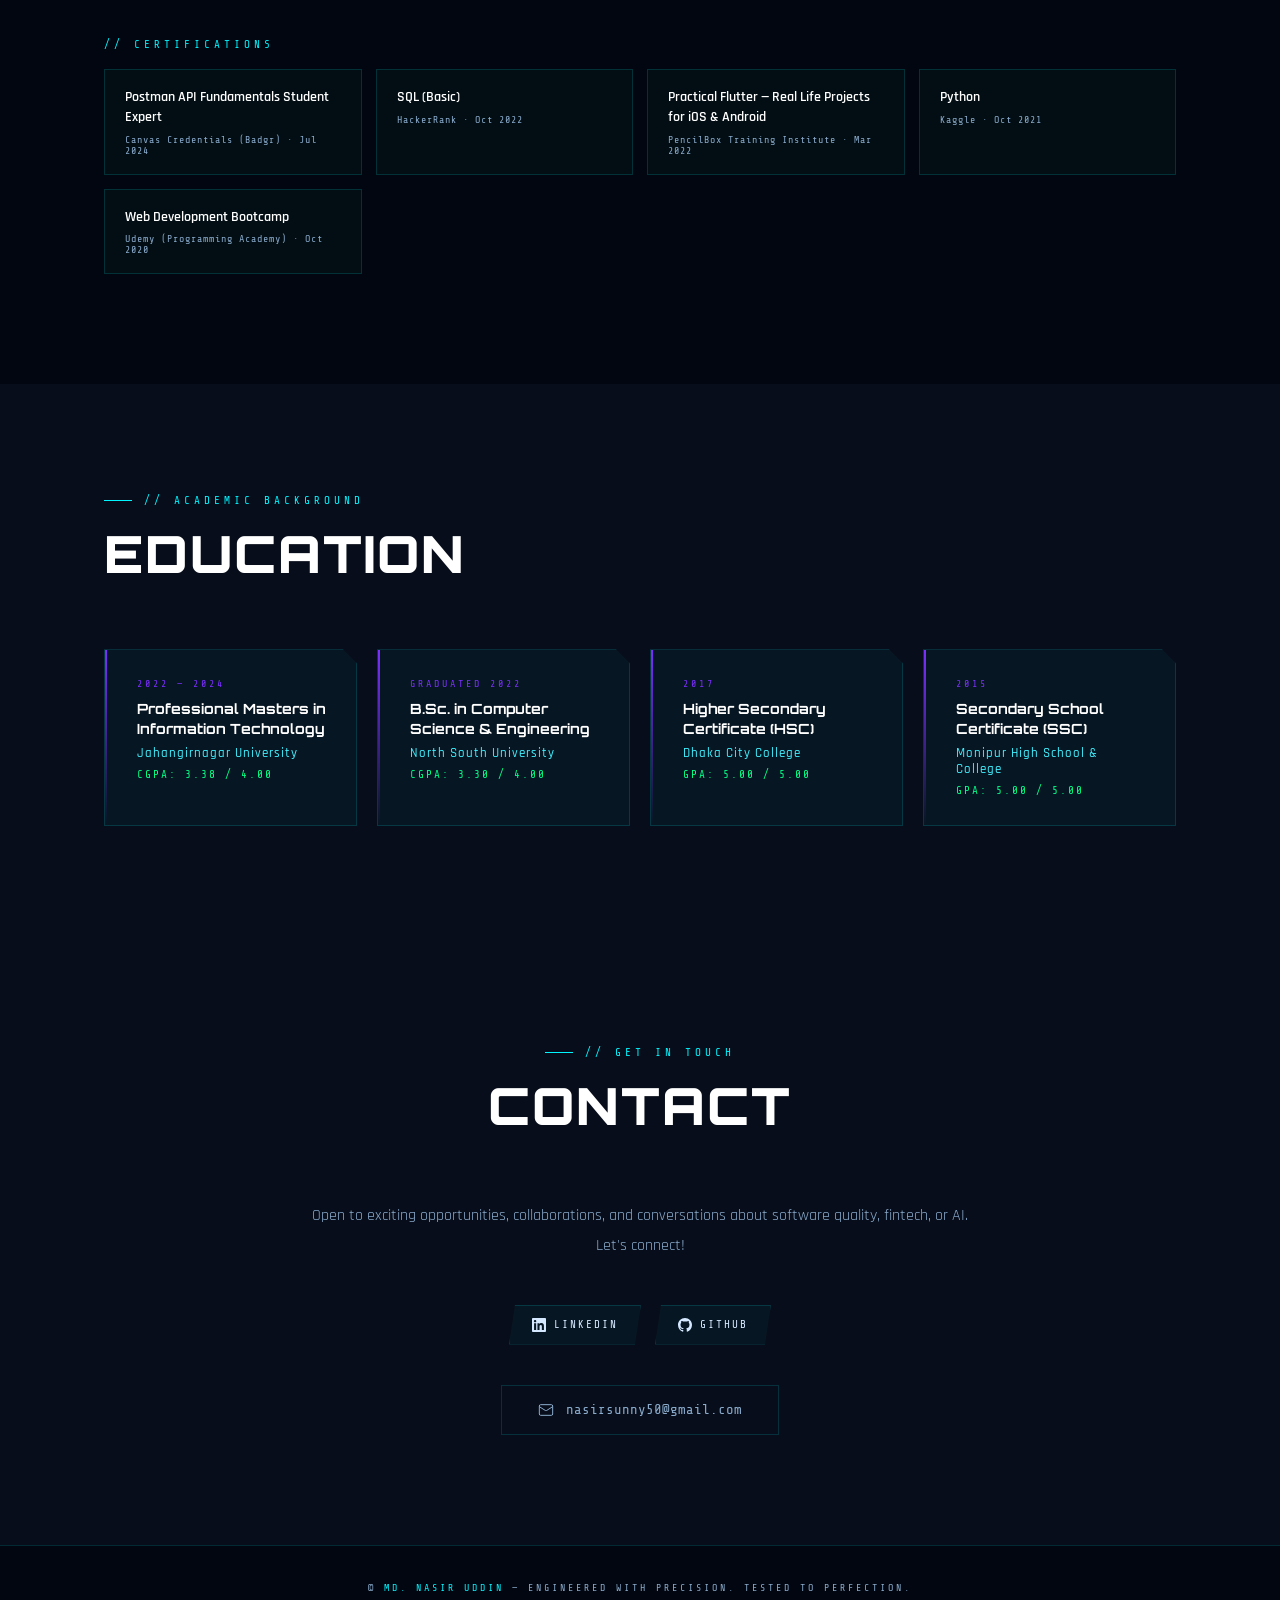
==== commit c4108b4b: "New StoreCraft logo; product logos on portfolio cards - StoreCraft: shopping-bag mark with S (icon, " ====
--- a/index.html
+++ b/index.html
@@ -694,6 +694,9 @@
 .pc-body p { max-width:85%; padding:8px 11px; border-radius:12px; margin:0; }
 .pc-body .b { align-self:flex-start; background:#fff; border:1px solid #dcebed; color:#1e293b; border-bottom-left-radius:4px; }
 .pc-body .u { align-self:flex-end; background:#0B6574; color:#fff; border-bottom-right-radius:4px; }
+.pf-title { display:flex; align-items:center; gap:16px; }
+.pf-logo { width:56px; height:56px; flex:none; filter:drop-shadow(0 10px 18px rgba(0,0,0,.45)); transition:transform .4s cubic-bezier(.2,.7,.2,1); }
+.proj-feature:hover .pf-logo { transform:translateY(-3px) rotate(-6deg) scale(1.06); }
 /* ============================================================
    EDUCATION
    ============================================================ */
@@ -845,6 +848,7 @@
   .toggle-label { display:none; }
   .proj-feature { grid-template-columns:1fr; padding:28px 22px; gap:36px; }
   .pf-points { grid-template-columns:1fr; }
+  .pf-logo { width:44px; height:44px; }
   .pf-phones { min-height:330px; } .pf-phone { width:110px; } .pf-phone.p2 { width:140px; }
   .pf-f1 { left:-6px; } .pf-f2 { right:-4px; }
   .pf-rev .pf-f1 { right:-4px; left:auto; bottom:-14px; }
@@ -1180,7 +1184,7 @@
           <span class="pf-badge live">LIVE PRODUCT</span>
           <span class="pf-badge">FEATURED · 001</span>
         </div>
-        <h3 class="pf-name">HRM Craft</h3>
+        <div class="pf-title"><img class="pf-logo" src="hrm/logo.svg" alt="" width="56" height="56" loading="lazy"><h3 class="pf-name">HRM Craft</h3></div>
         <div class="pf-sub">Self-hosted HR &amp; Attendance Platform</div>
         <p class="pf-desc">A complete HR system for offices and factories: punches stream in from biometric terminals, leave balances explain themselves, rosters, approvals and reports in one place, bilingual in Bangla &amp; English, on the client's own server.</p>
         <ul class="pf-points">
@@ -1213,7 +1217,7 @@
           <span class="pf-badge live">LIVE PRODUCT</span>
           <span class="pf-badge">FEATURED · 002</span>
         </div>
-        <h3 class="pf-name">StoreCraft</h3>
+        <div class="pf-title"><img class="pf-logo" src="storecraft/logo.svg" alt="" width="56" height="56" loading="lazy"><h3 class="pf-name">StoreCraft</h3></div>
         <div class="pf-sub">E-commerce Platform for Electronics Retail</div>
         <p class="pf-desc">A complete online shop for electronics retailers: a fast, mobile-first storefront with Android and iOS apps, cash on delivery, bKash, Nagad and card payments, and a full admin portal to run orders, stock, coupons, reviews and sales reports.</p>
         <ul class="pf-points">
@@ -1245,7 +1249,7 @@
           <span class="pf-badge live">SDK · v1.19</span>
           <span class="pf-badge">FEATURED · 003</span>
         </div>
-        <h3 class="pf-name">Face Defender</h3>
+        <div class="pf-title"><img class="pf-logo" src="face-defender/logo.svg" alt="" width="56" height="56" loading="lazy"><h3 class="pf-name">Face Defender</h3></div>
         <div class="pf-sub">Face Liveness &amp; Anti-Spoofing SDK</div>
         <p class="pf-desc">A white-label Flutter SDK for banking, fintech and eKYC apps that confirms a real, live person is in front of the camera, and stops printed photos, screen replays and recorded videos, fully on-device with no per-check fees.</p>
         <ul class="pf-points">
@@ -1276,7 +1280,7 @@
           <span class="pf-badge live">LIVE PRODUCT</span>
           <span class="pf-badge">FEATURED · 004</span>
         </div>
-        <h3 class="pf-name">CraftBot</h3>
+        <div class="pf-title"><img class="pf-logo" src="craftbot/logo.svg" alt="" width="56" height="56" loading="lazy"><h3 class="pf-name">CraftBot</h3></div>
         <div class="pf-sub">AI Website Assistant</div>
         <p class="pf-desc">An AI chat assistant that learns every page of a business website and answers visitors around the clock, in their own language. It re-syncs on its own when the site changes, and falls back across AI providers so it never goes down.</p>
         <ul class="pf-points">
@@ -1287,7 +1291,7 @@
         </ul>
         <div class="proj-techs">
           <span class="tech-pill">Node.js</span><span class="tech-pill">React</span>
-          <span class="tech-pill">LLMs · RAG</span><span class="tech-pill">AnythingLLM</span>
+          <span class="tech-pill">LLMs · RAG</span><span class="tech-pill">Vector Search</span>
         </div>
         <span class="pf-cta">Explore the product <span class="pf-arrow">↗</span></span>
       </div>
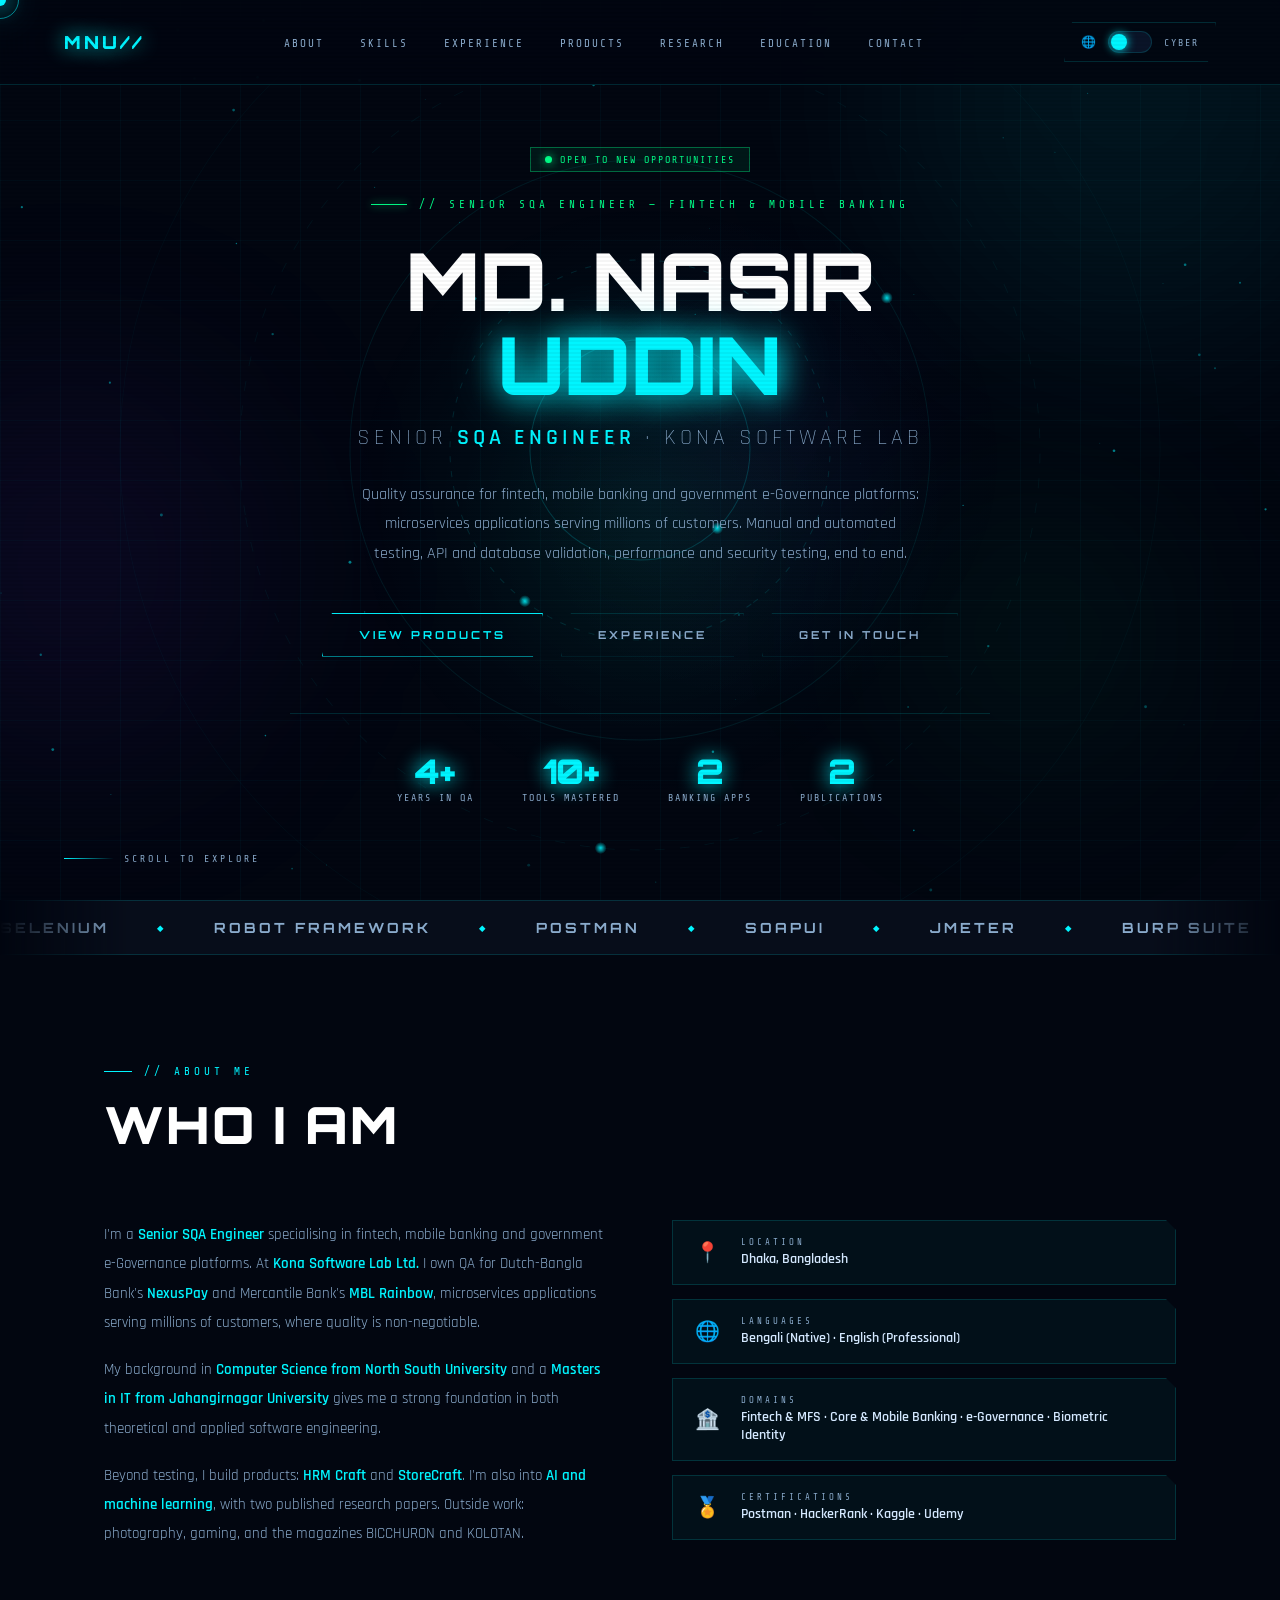
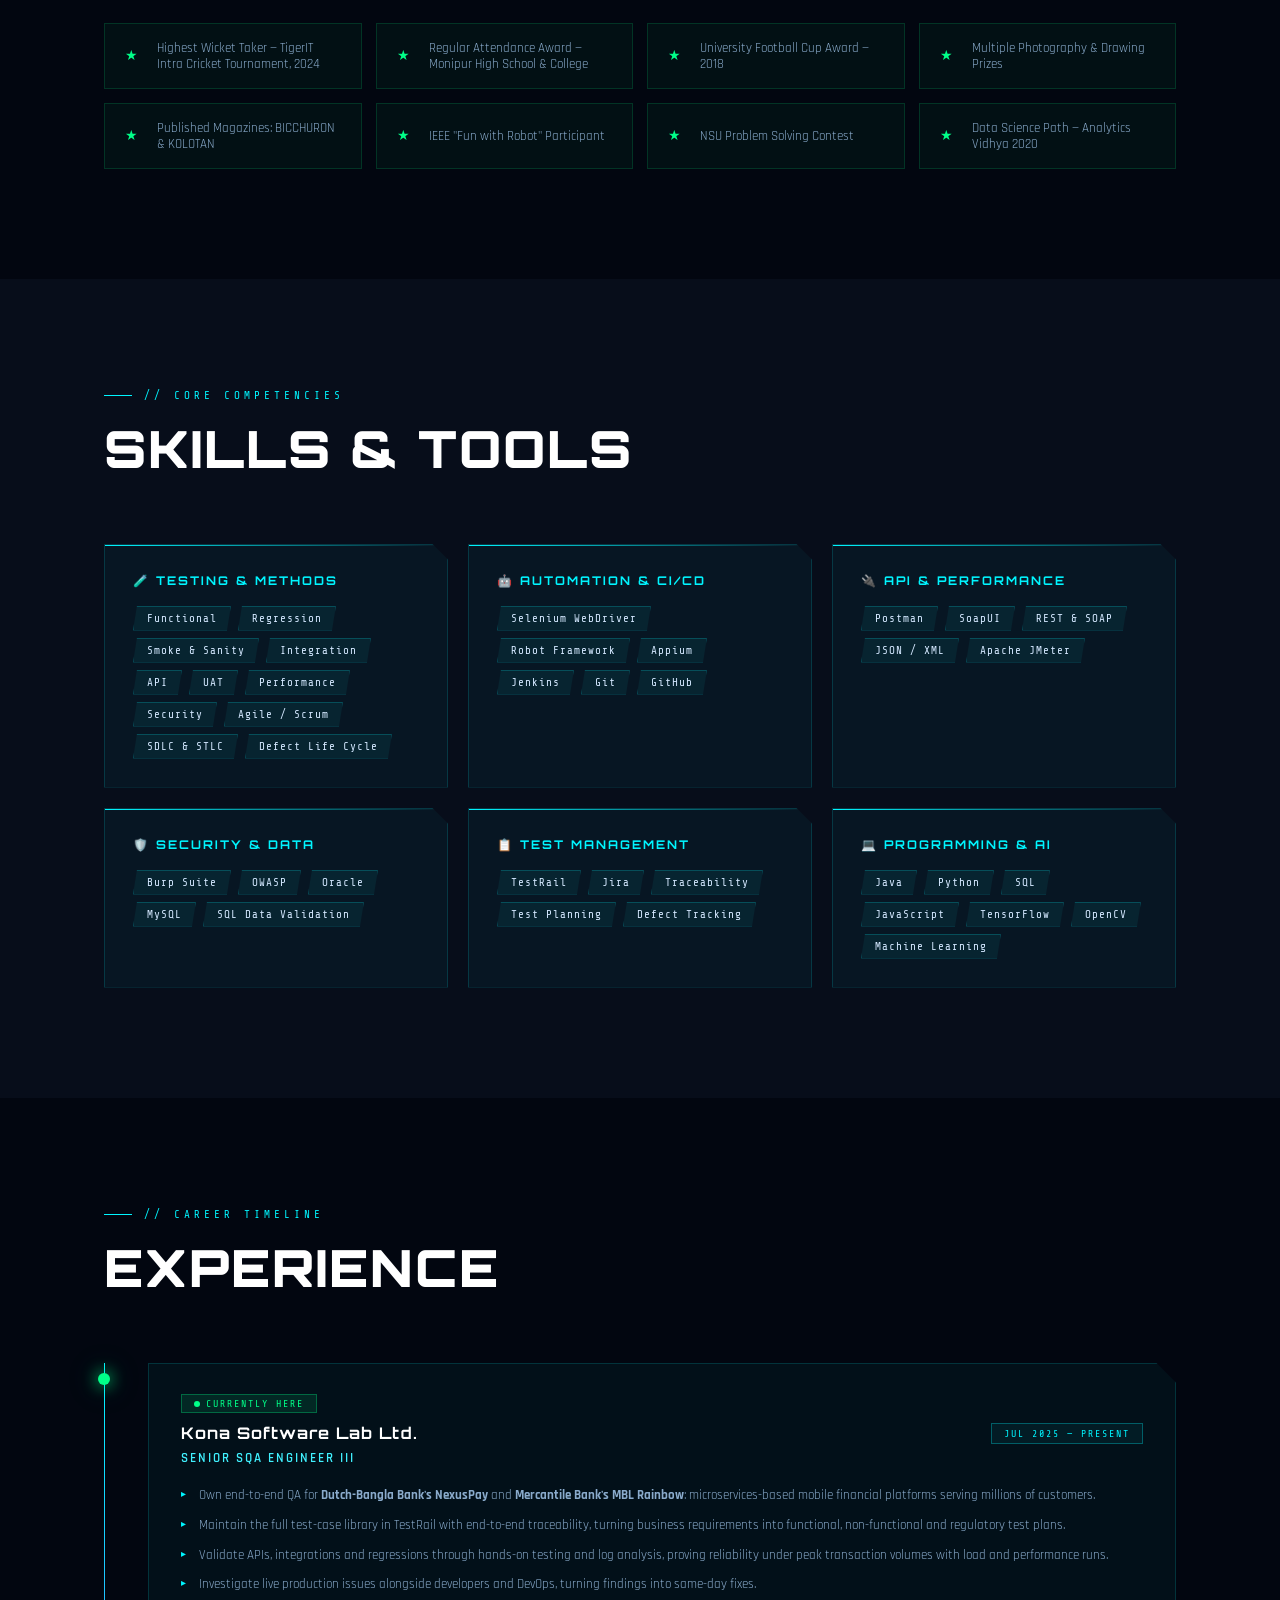
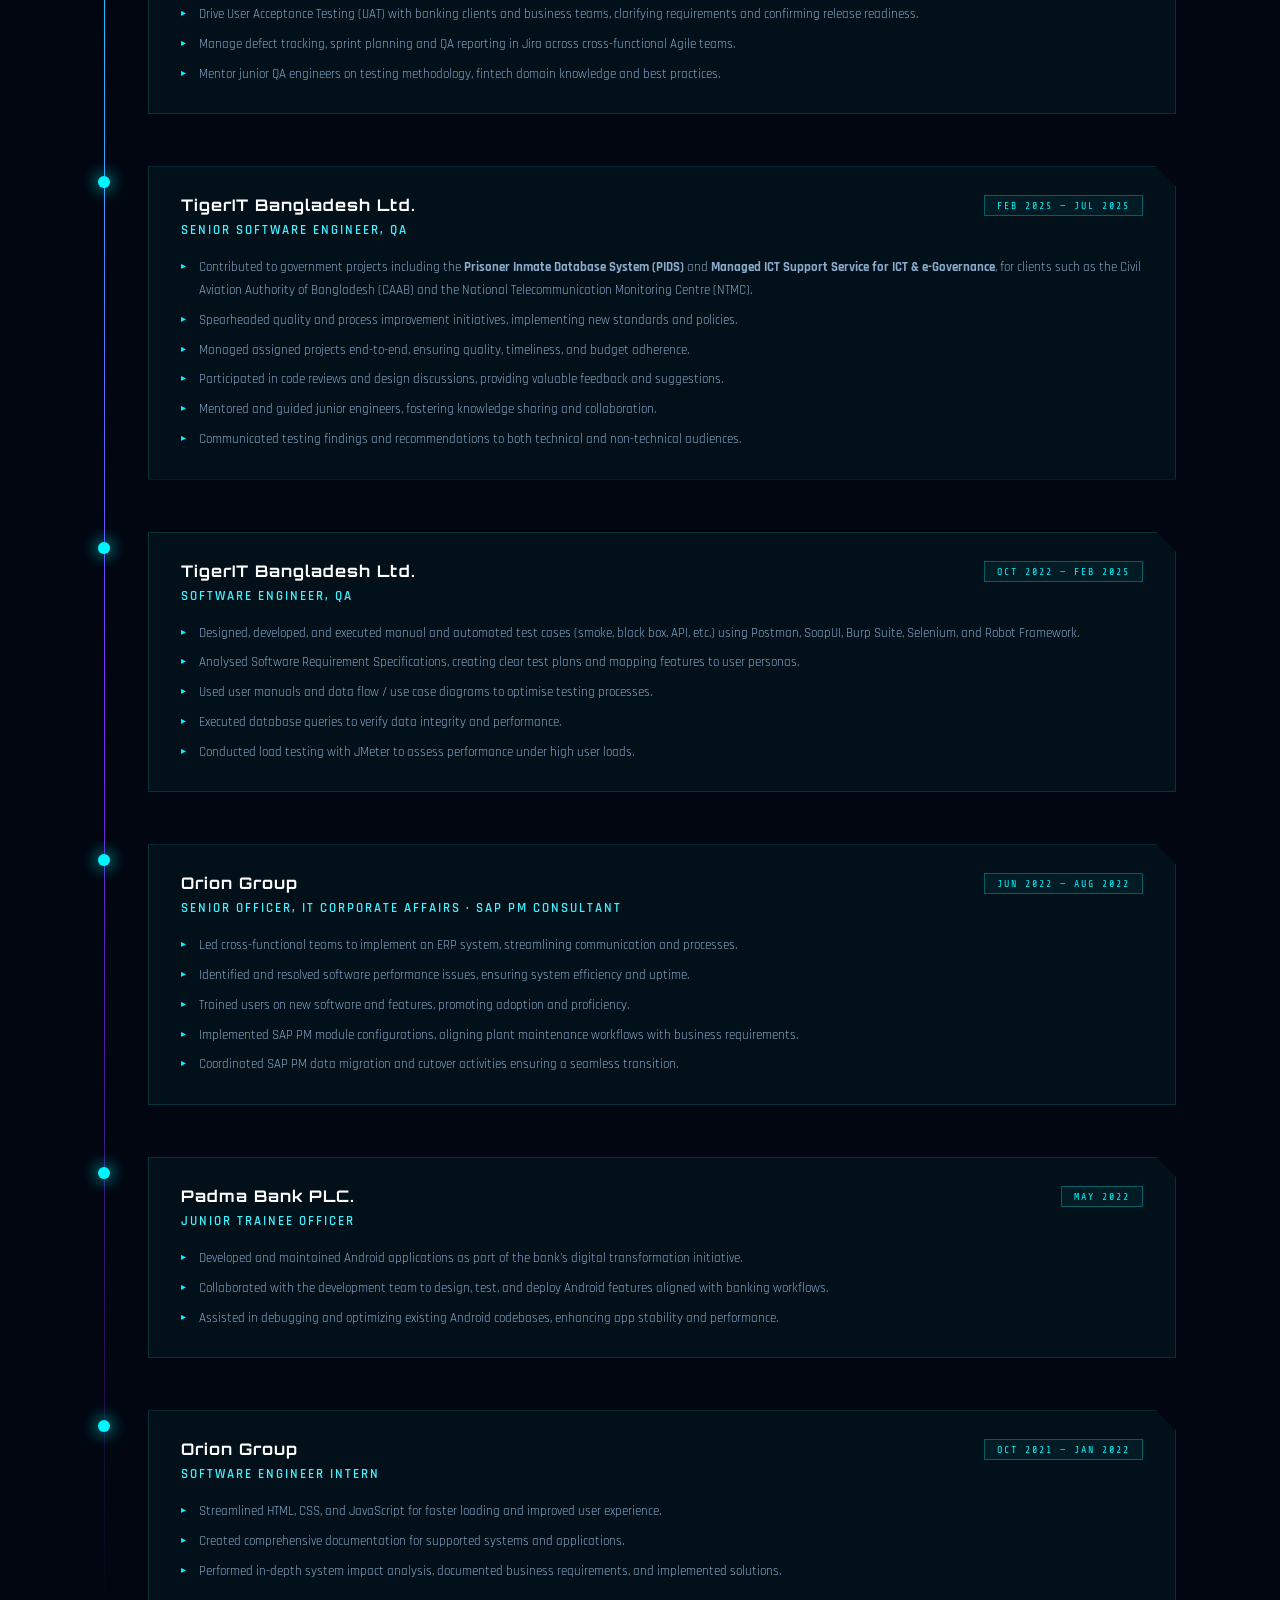
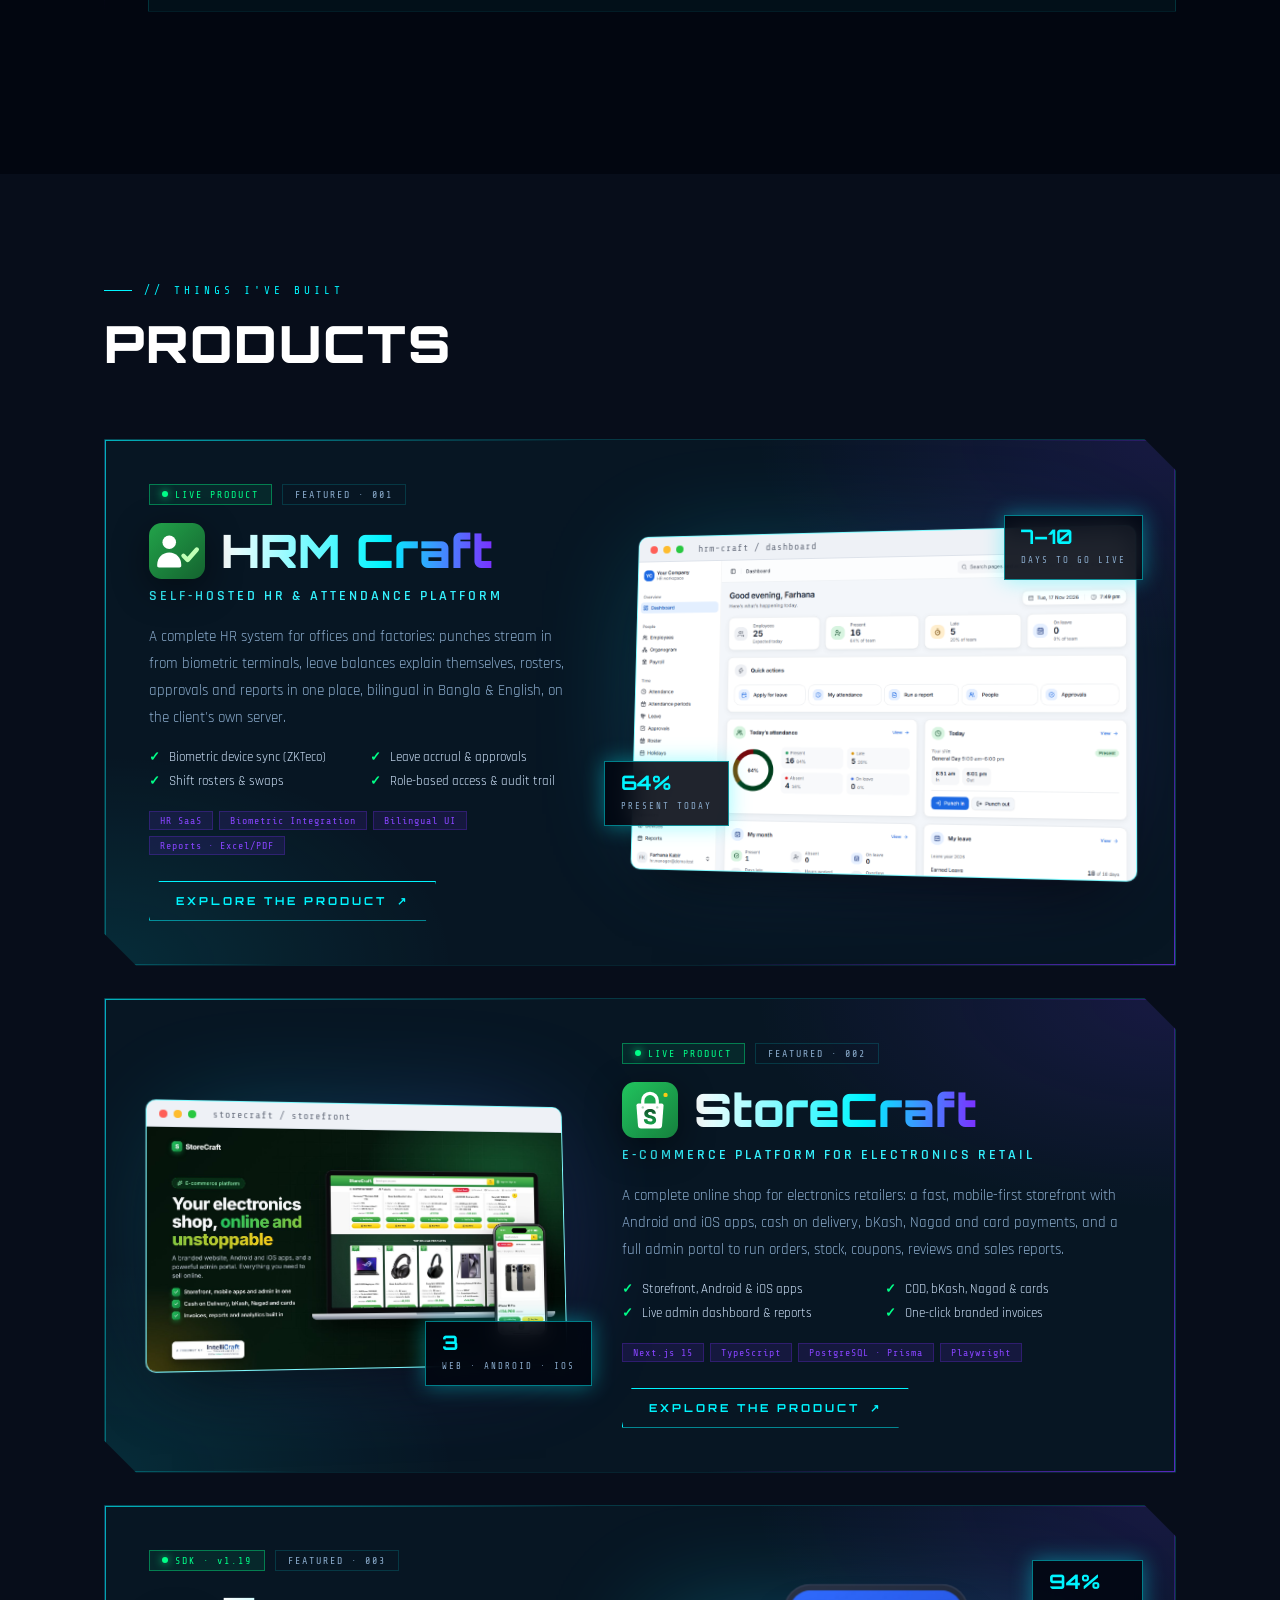
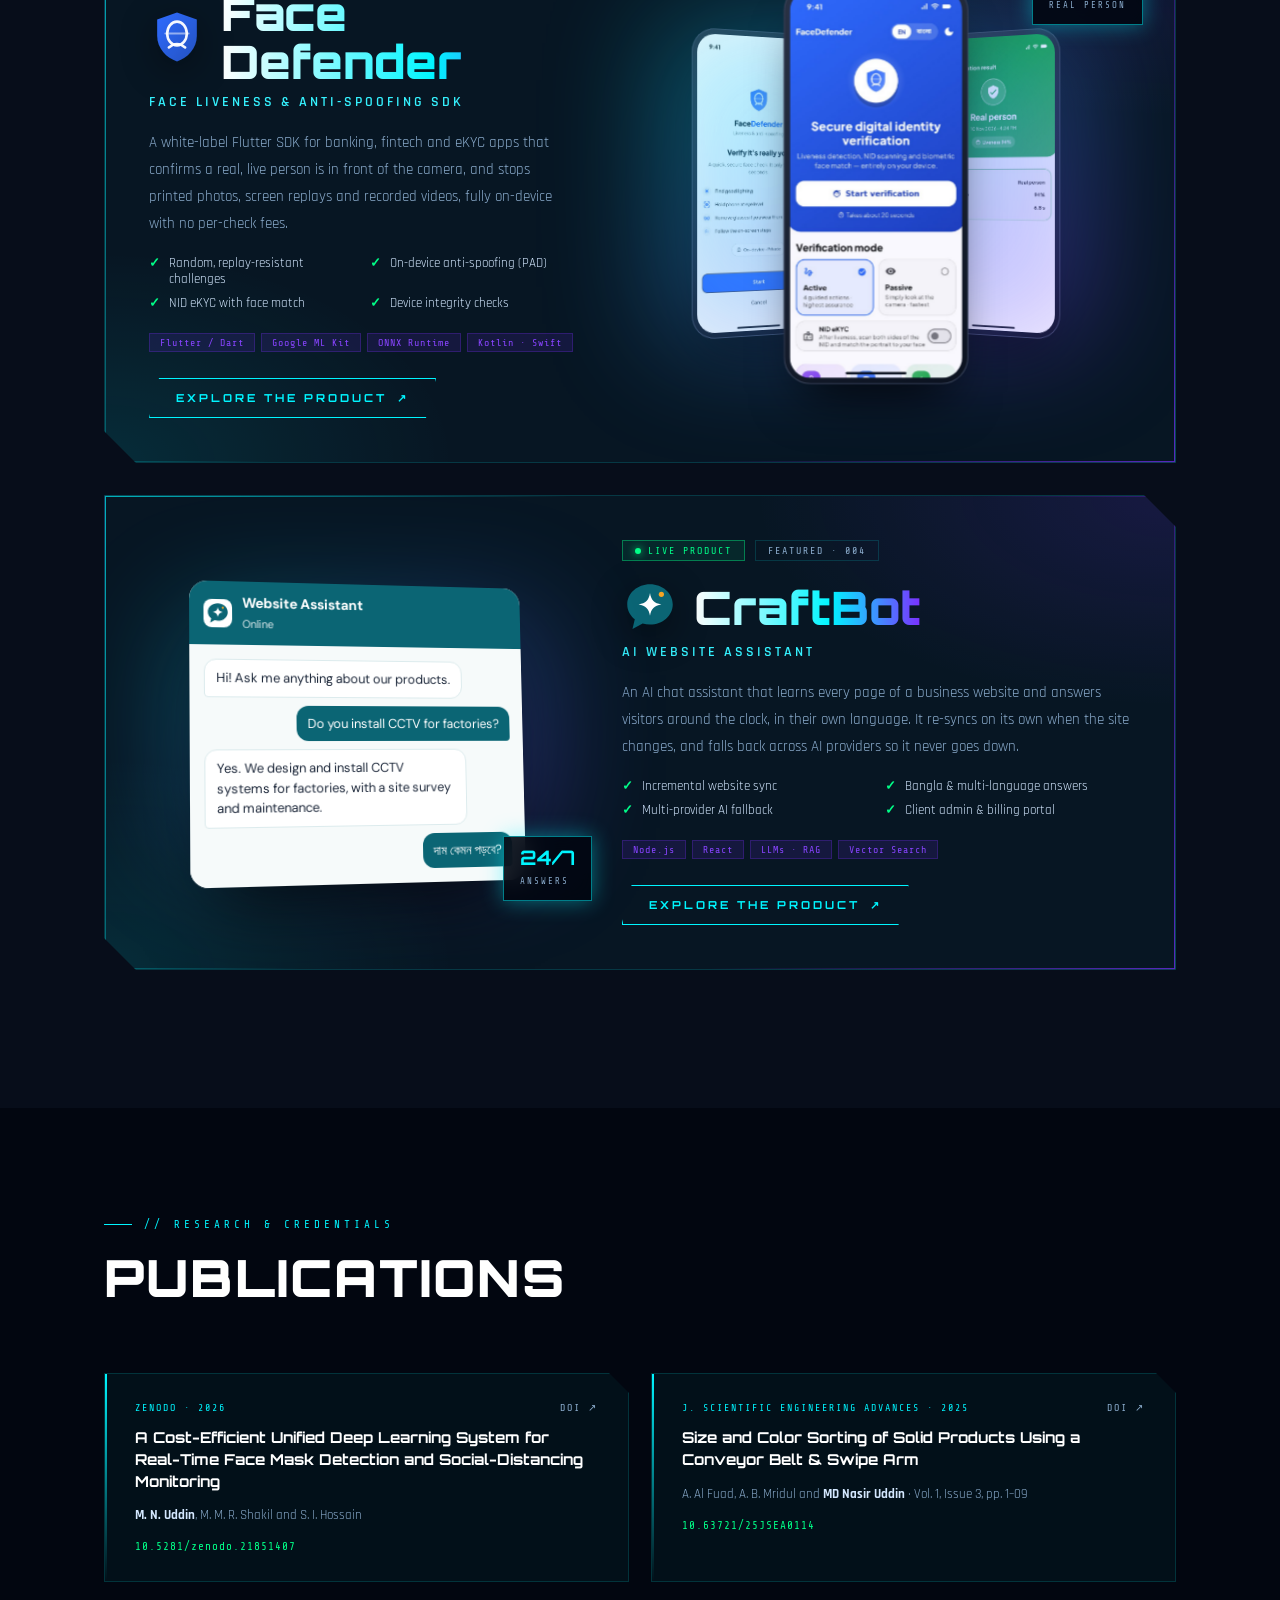
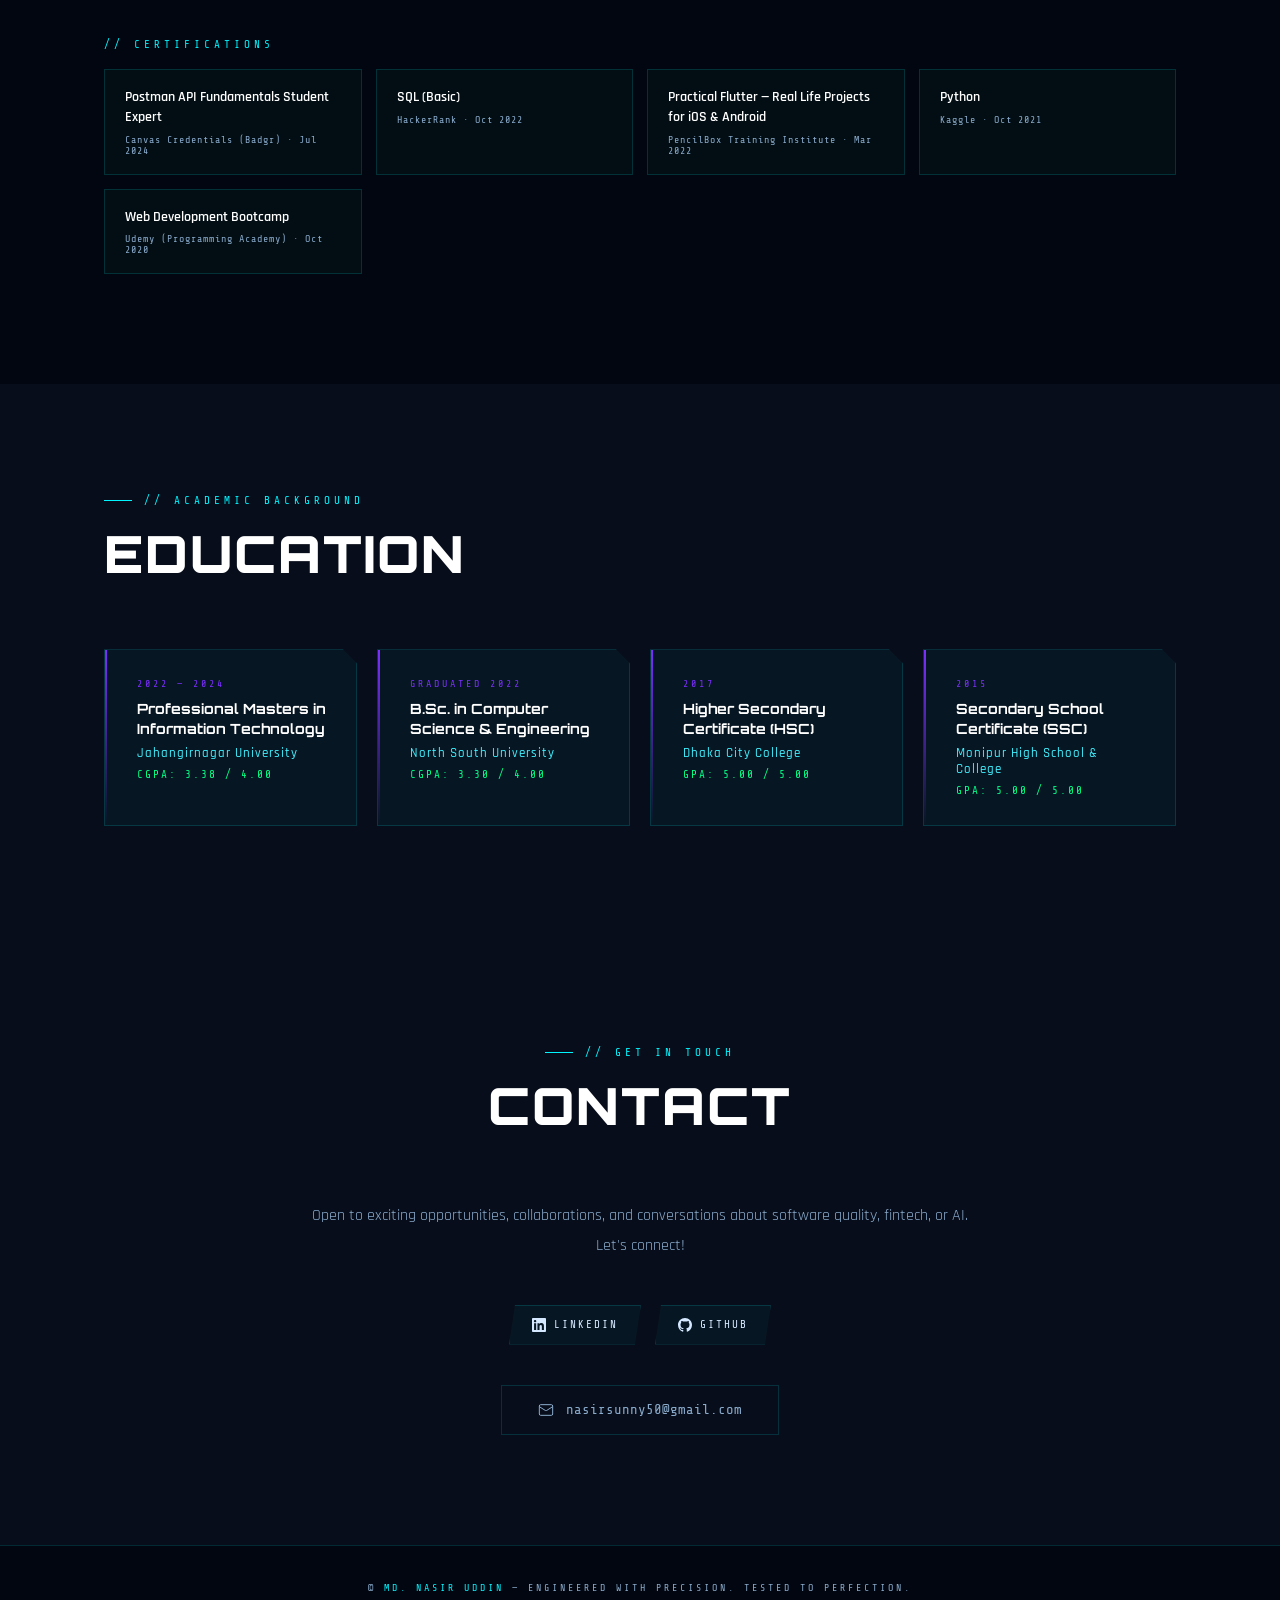
==== commit 055e813f: "Fix mobile clipping: CraftBot admin illustration, Face Defender card Co-Authored-By: Claude Opus 5.5" ====
--- a/index.html
+++ b/index.html
@@ -849,7 +849,9 @@
   .proj-feature { grid-template-columns:1fr; padding:28px 22px; gap:36px; }
   .pf-points { grid-template-columns:1fr; }
   .pf-logo { width:44px; height:44px; }
-  .pf-phones { min-height:330px; } .pf-phone { width:110px; } .pf-phone.p2 { width:140px; }
+  .pf-text, .pf-visual { min-width:0; }
+  .pf-phones { min-height:300px; } .pf-phone { width:92px; border-radius:18px; padding:4px; } .pf-phone img { border-radius:14px; } .pf-phone.p2 { width:124px; }
+  .pf-phone.p1 { transform:translateX(30px) translateZ(-60px) rotateY(26deg); } .pf-phone.p3 { transform:translateX(-30px) translateZ(-60px) rotateY(-26deg); }
   .pf-f1 { left:-6px; } .pf-f2 { right:-4px; }
   .pf-rev .pf-f1 { right:-4px; left:auto; bottom:-14px; }
   .pf-rev .pf-visual { order:0; }
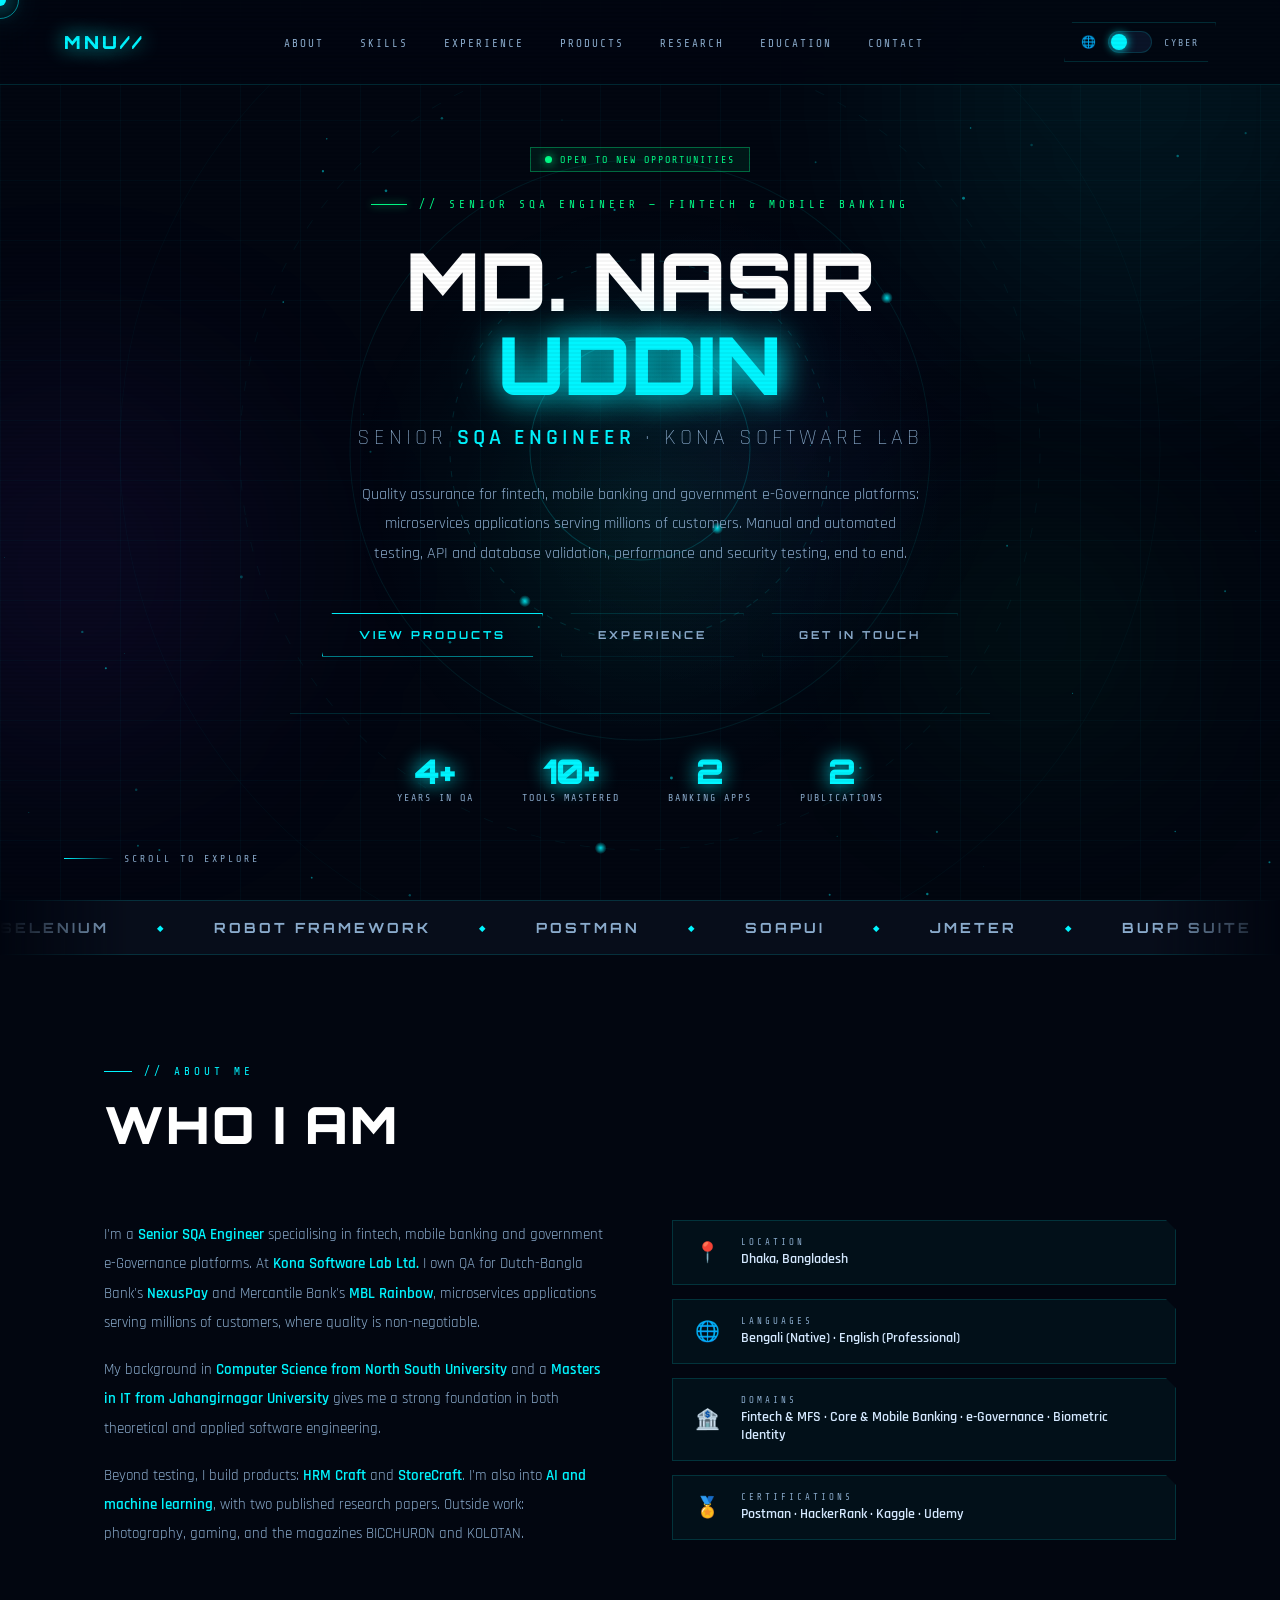
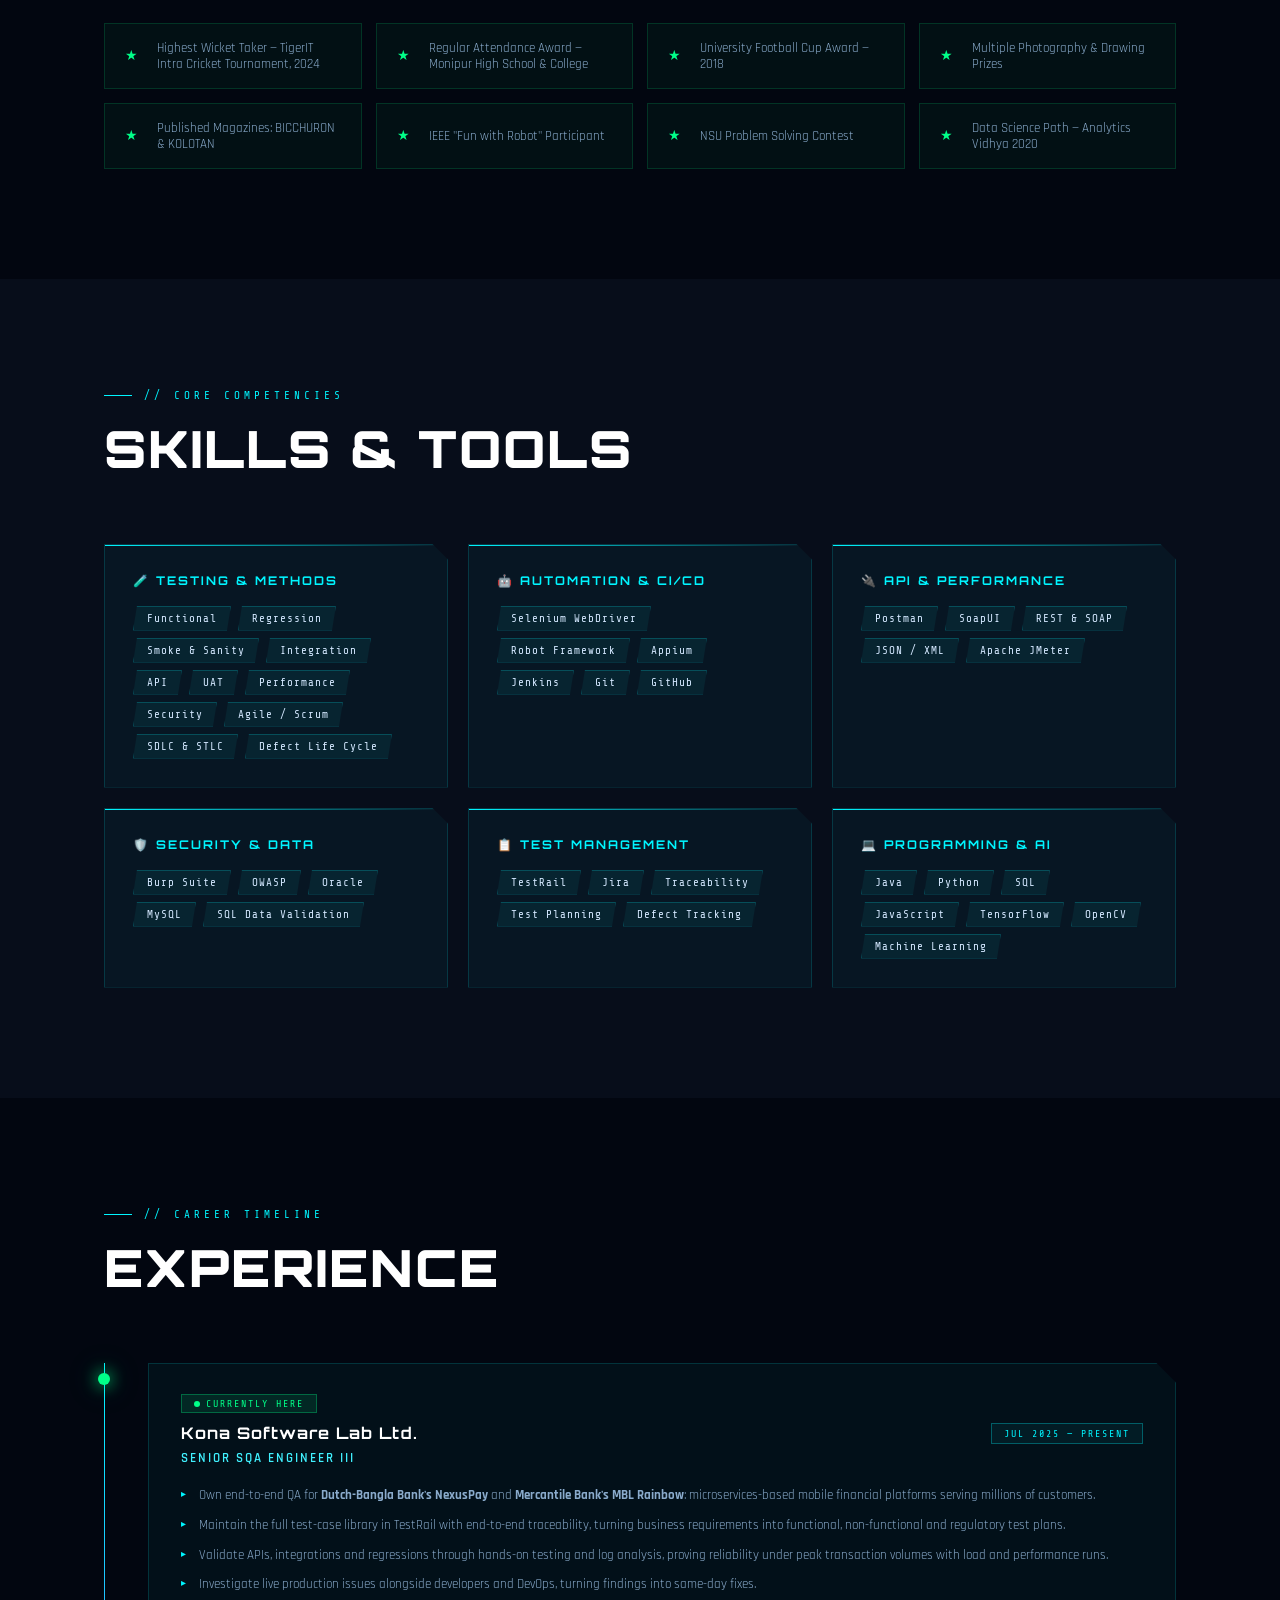
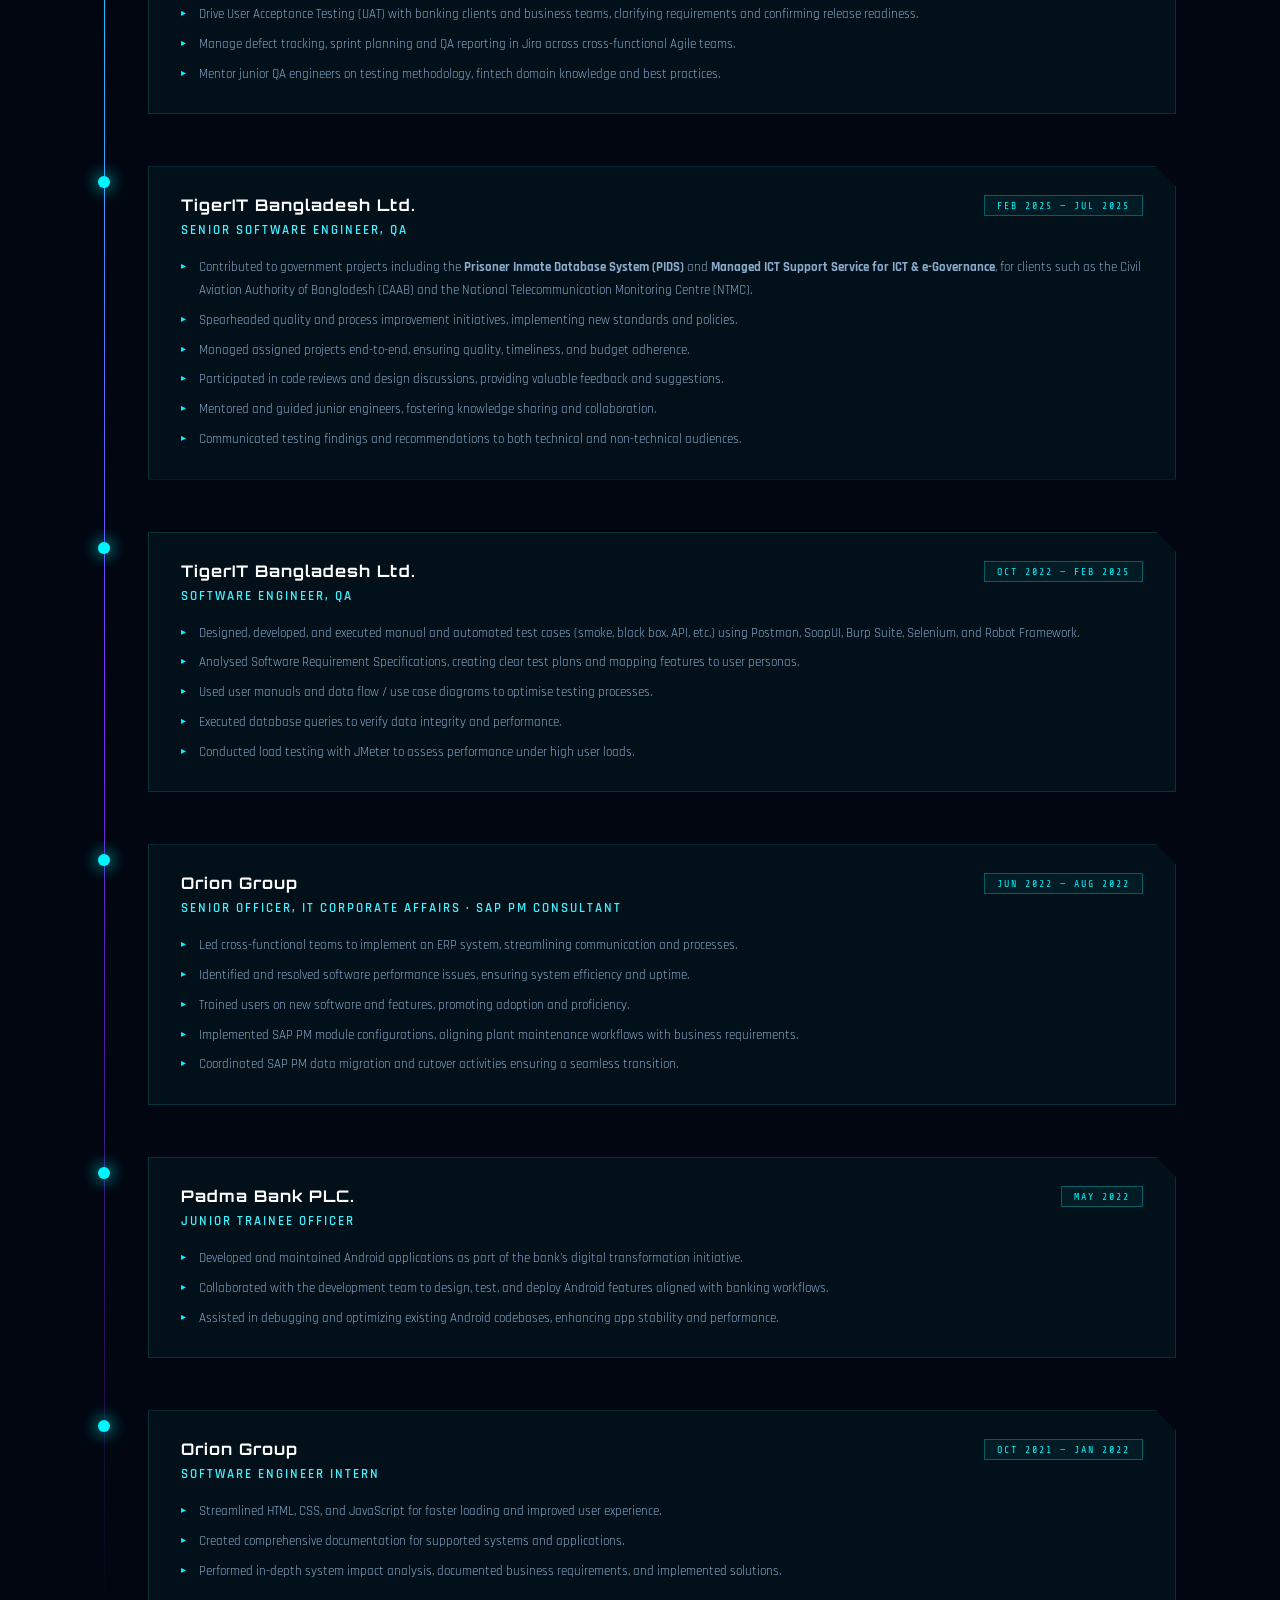
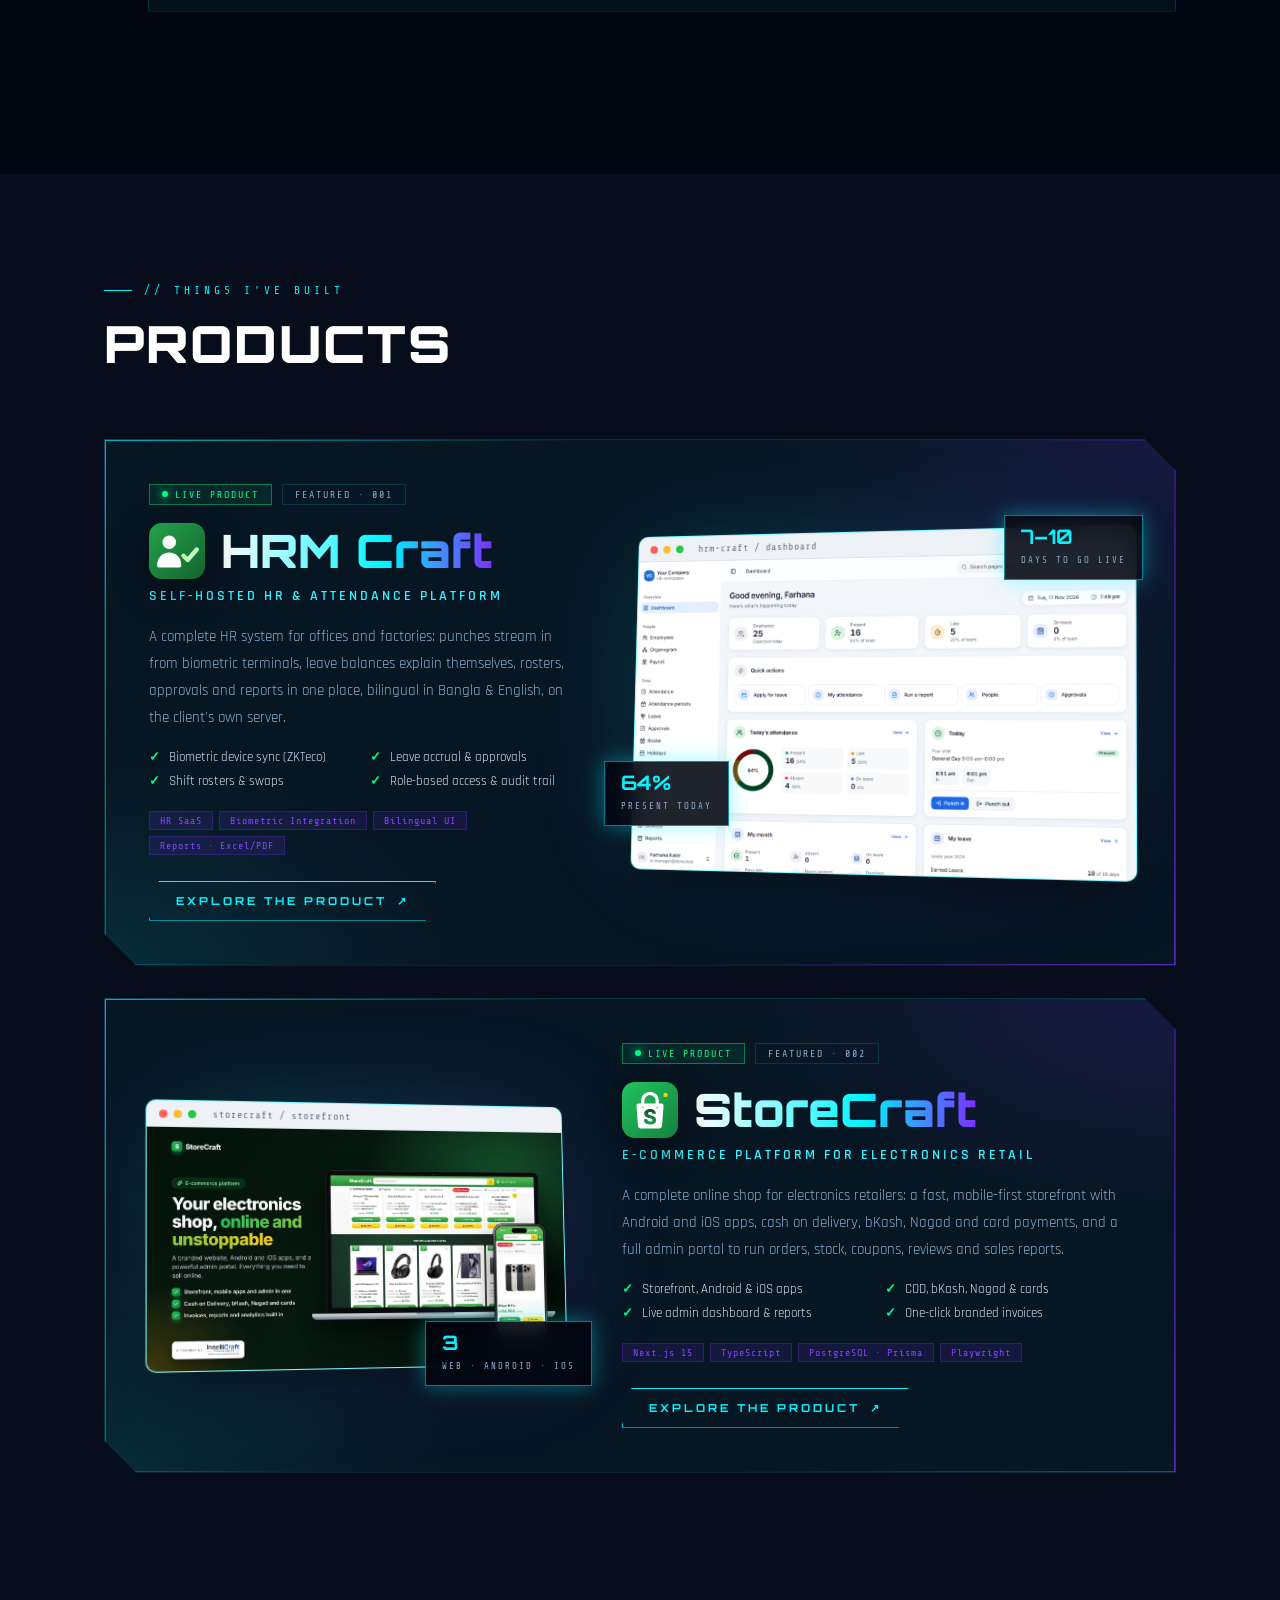
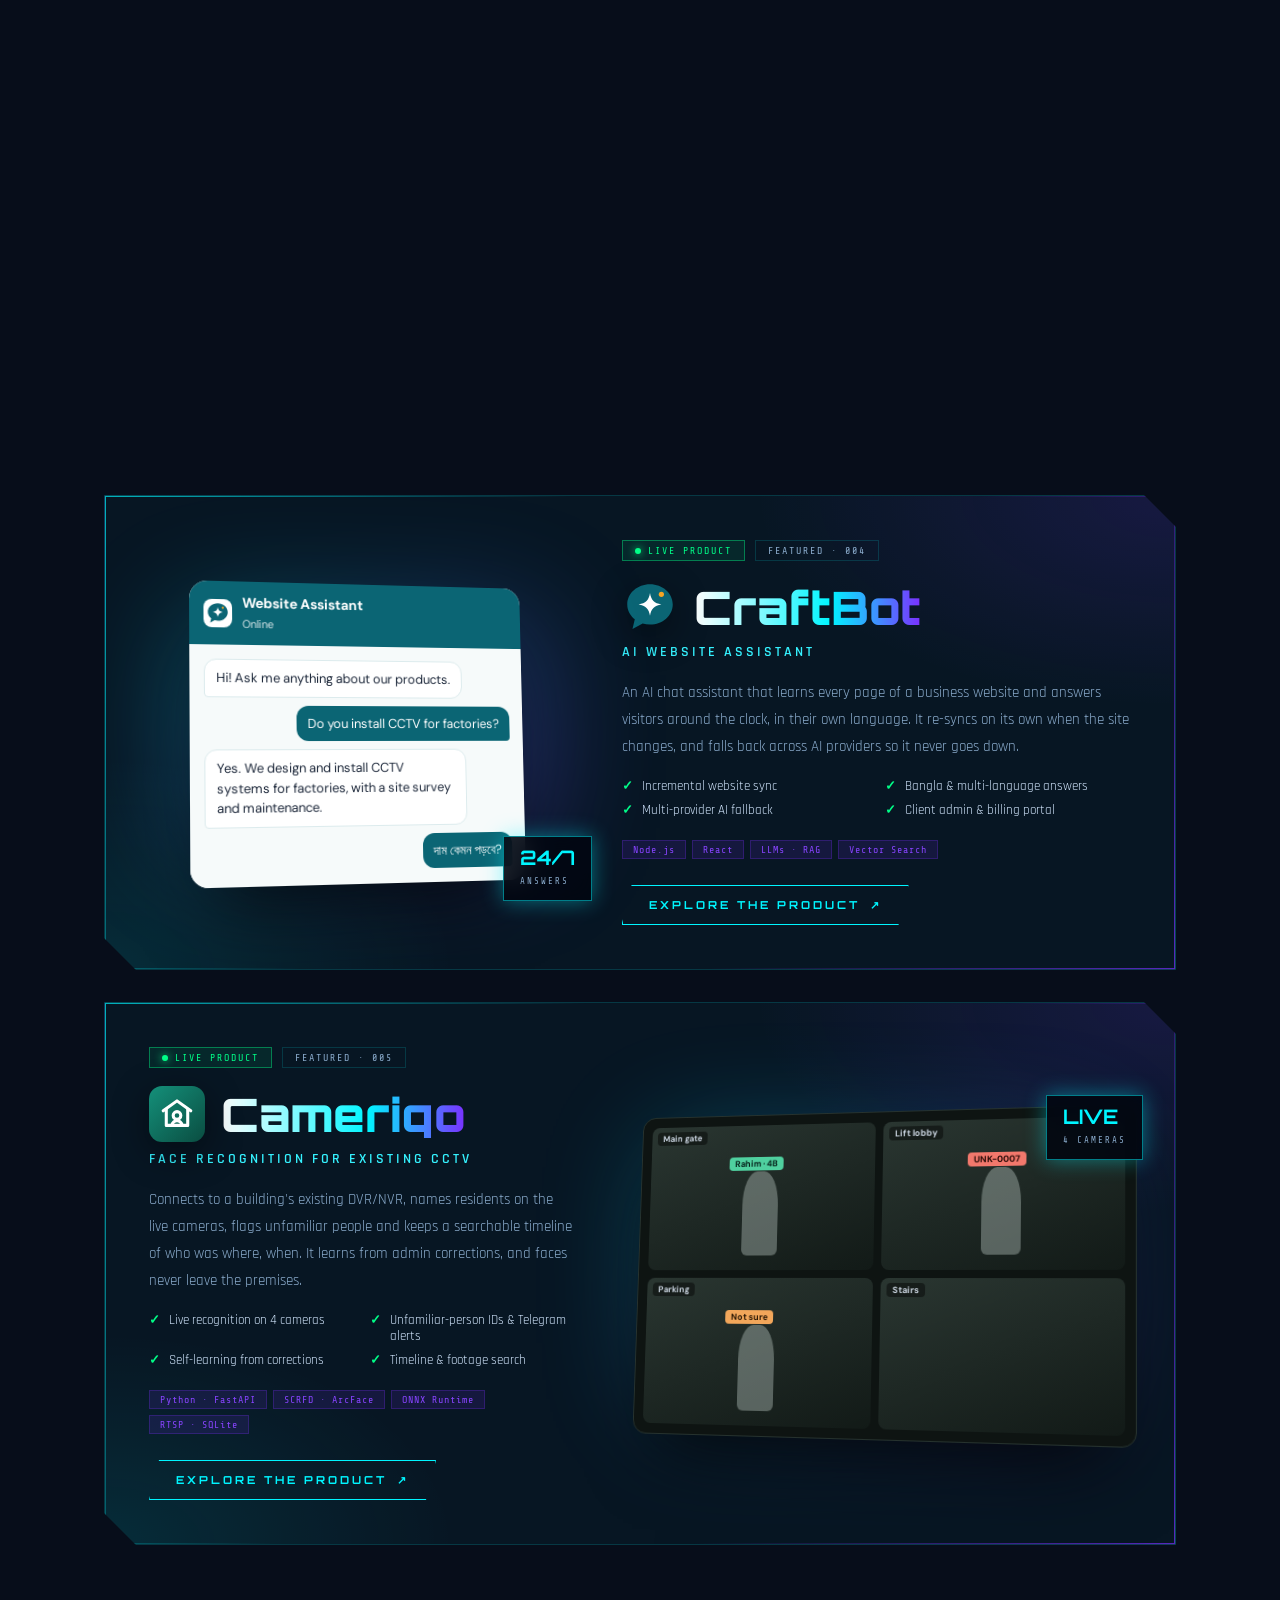
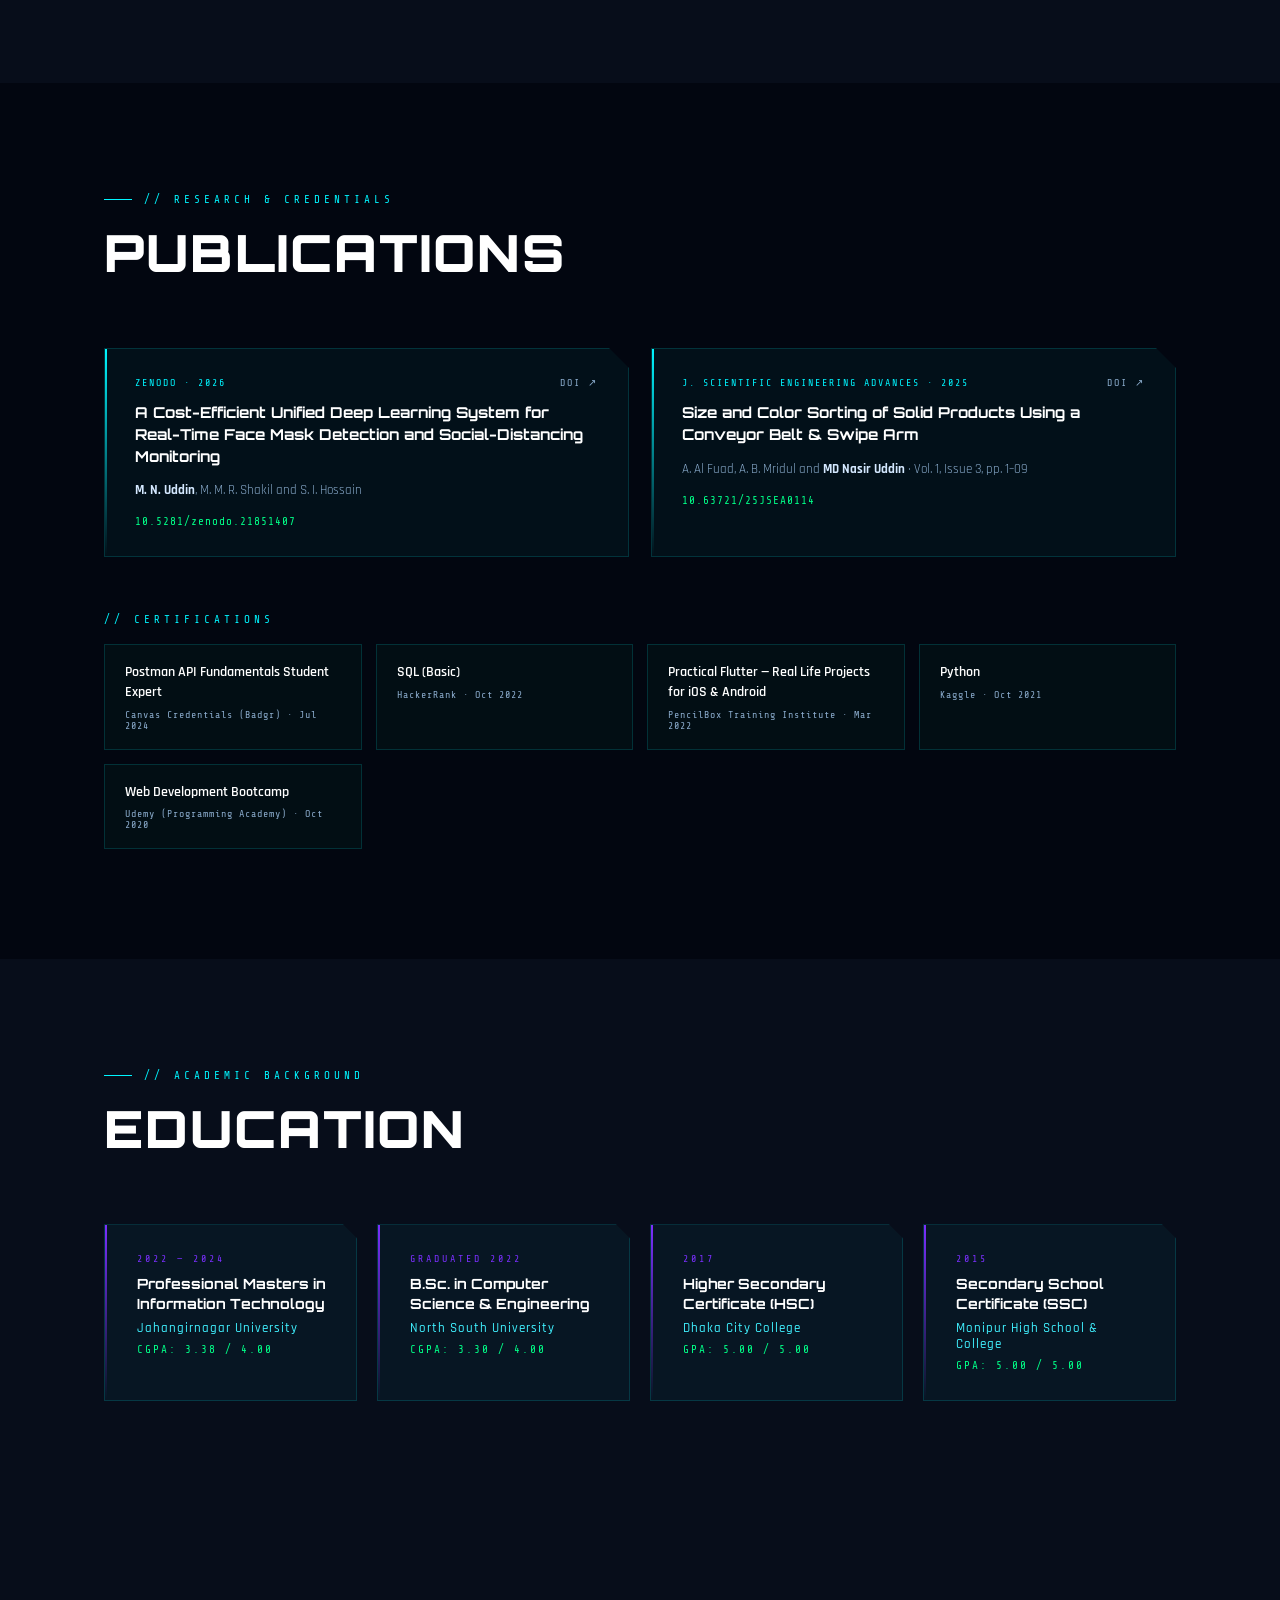
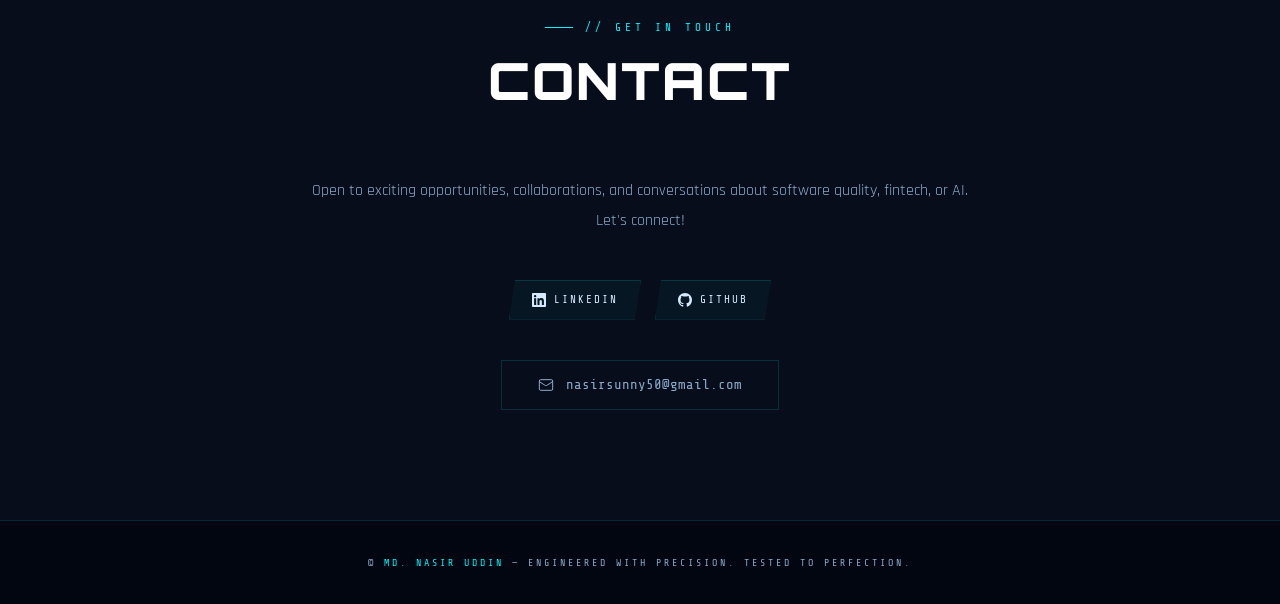
==== commit 4dd79caf: "Add Cameriqo product page and portfolio product 005 - New /cameriqo page on the shared product desig" ====
--- a/index.html
+++ b/index.html
@@ -697,6 +697,15 @@
 .pf-title { display:flex; align-items:center; gap:16px; }
 .pf-logo { width:56px; height:56px; flex:none; filter:drop-shadow(0 10px 18px rgba(0,0,0,.45)); transition:transform .4s cubic-bezier(.2,.7,.2,1); }
 .proj-feature:hover .pf-logo { transform:translateY(-3px) rotate(-6deg) scale(1.06); }
+.pf-cams { display:grid; grid-template-columns:1fr 1fr; gap:8px; padding:10px; border-radius:14px; background:#0e1412; border:1px solid #26322e;
+  box-shadow:0 40px 70px -28px rgba(0,0,0,.85); transform:rotateY(-12deg) rotateX(5deg); transition:transform .6s cubic-bezier(.2,.7,.2,1); }
+.proj-feature:hover .pf-cams { transform:rotateY(0) rotateX(0) scale(1.03); }
+.pcam { position:relative; aspect-ratio:16/10; border-radius:8px; background:linear-gradient(160deg,#2a3631,#121a17); overflow:hidden; }
+.pcam::after { content:''; position:absolute; left:42%; bottom:10%; width:16%; height:58%; border-radius:40% 40% 6px 6px; background:rgba(210,222,217,.35); }
+.pcam:nth-child(4)::after { display:none; }
+.pcam i { position:absolute; left:6px; top:5px; font:700 9px 'DM Sans',sans-serif; font-style:normal; color:#cbd5e1; background:rgba(0,0,0,.45); padding:1px 6px; border-radius:4px; }
+.pb { position:absolute; left:36%; top:22%; font:700 9px 'DM Sans',sans-serif; padding:1px 6px; border-radius:4px; z-index:1; }
+.pb.ok { background:#4fd09f; color:#06221b; } .pb.unk { background:#f2786c; color:#2a0b07; } .pb.may { background:#f2a65a; color:#2a1704; }
 /* ============================================================
    EDUCATION
    ============================================================ */
@@ -1311,6 +1320,40 @@
         <div class="pf-float pf-f1"><b>24/7</b><span>answers</span></div>
       </div>
     </a>
+
+    <!-- FEATURED: CAMERIQO -->
+    <a href="cameriqo/" target="_blank" rel="noopener" class="proj-feature reveal" aria-label="Open Cameriqo product page in a new tab">
+      <div class="pf-text">
+        <div class="pf-badges">
+          <span class="pf-badge live">LIVE PRODUCT</span>
+          <span class="pf-badge">FEATURED · 005</span>
+        </div>
+        <div class="pf-title"><img class="pf-logo" src="cameriqo/logo.svg" alt="" width="56" height="56" loading="lazy"><h3 class="pf-name">Cameriqo</h3></div>
+        <div class="pf-sub">Face Recognition for Existing CCTV</div>
+        <p class="pf-desc">Connects to a building's existing DVR/NVR, names residents on the live cameras, flags unfamiliar people and keeps a searchable timeline of who was where, when. It learns from admin corrections, and faces never leave the premises.</p>
+        <ul class="pf-points">
+          <li>Live recognition on 4 cameras</li>
+          <li>Unfamiliar-person IDs &amp; Telegram alerts</li>
+          <li>Self-learning from corrections</li>
+          <li>Timeline &amp; footage search</li>
+        </ul>
+        <div class="proj-techs">
+          <span class="tech-pill">Python · FastAPI</span><span class="tech-pill">SCRFD · ArcFace</span>
+          <span class="tech-pill">ONNX Runtime</span><span class="tech-pill">RTSP · SQLite</span>
+        </div>
+        <span class="pf-cta">Explore the product <span class="pf-arrow">↗</span></span>
+      </div>
+      <div class="pf-visual">
+        <div class="pf-glow"></div>
+        <div class="pf-cams">
+          <div class="pcam"><i>Main gate</i><span class="pb ok">Rahim · 4B</span></div>
+          <div class="pcam"><i>Lift lobby</i><span class="pb unk">UNK-0007</span></div>
+          <div class="pcam"><i>Parking</i><span class="pb may">Not sure</span></div>
+          <div class="pcam"><i>Stairs</i></div>
+        </div>
+        <div class="pf-float pf-f2"><b>LIVE</b><span>4 cameras</span></div>
+      </div>
+    </a>
   </div>
 </section>
 
